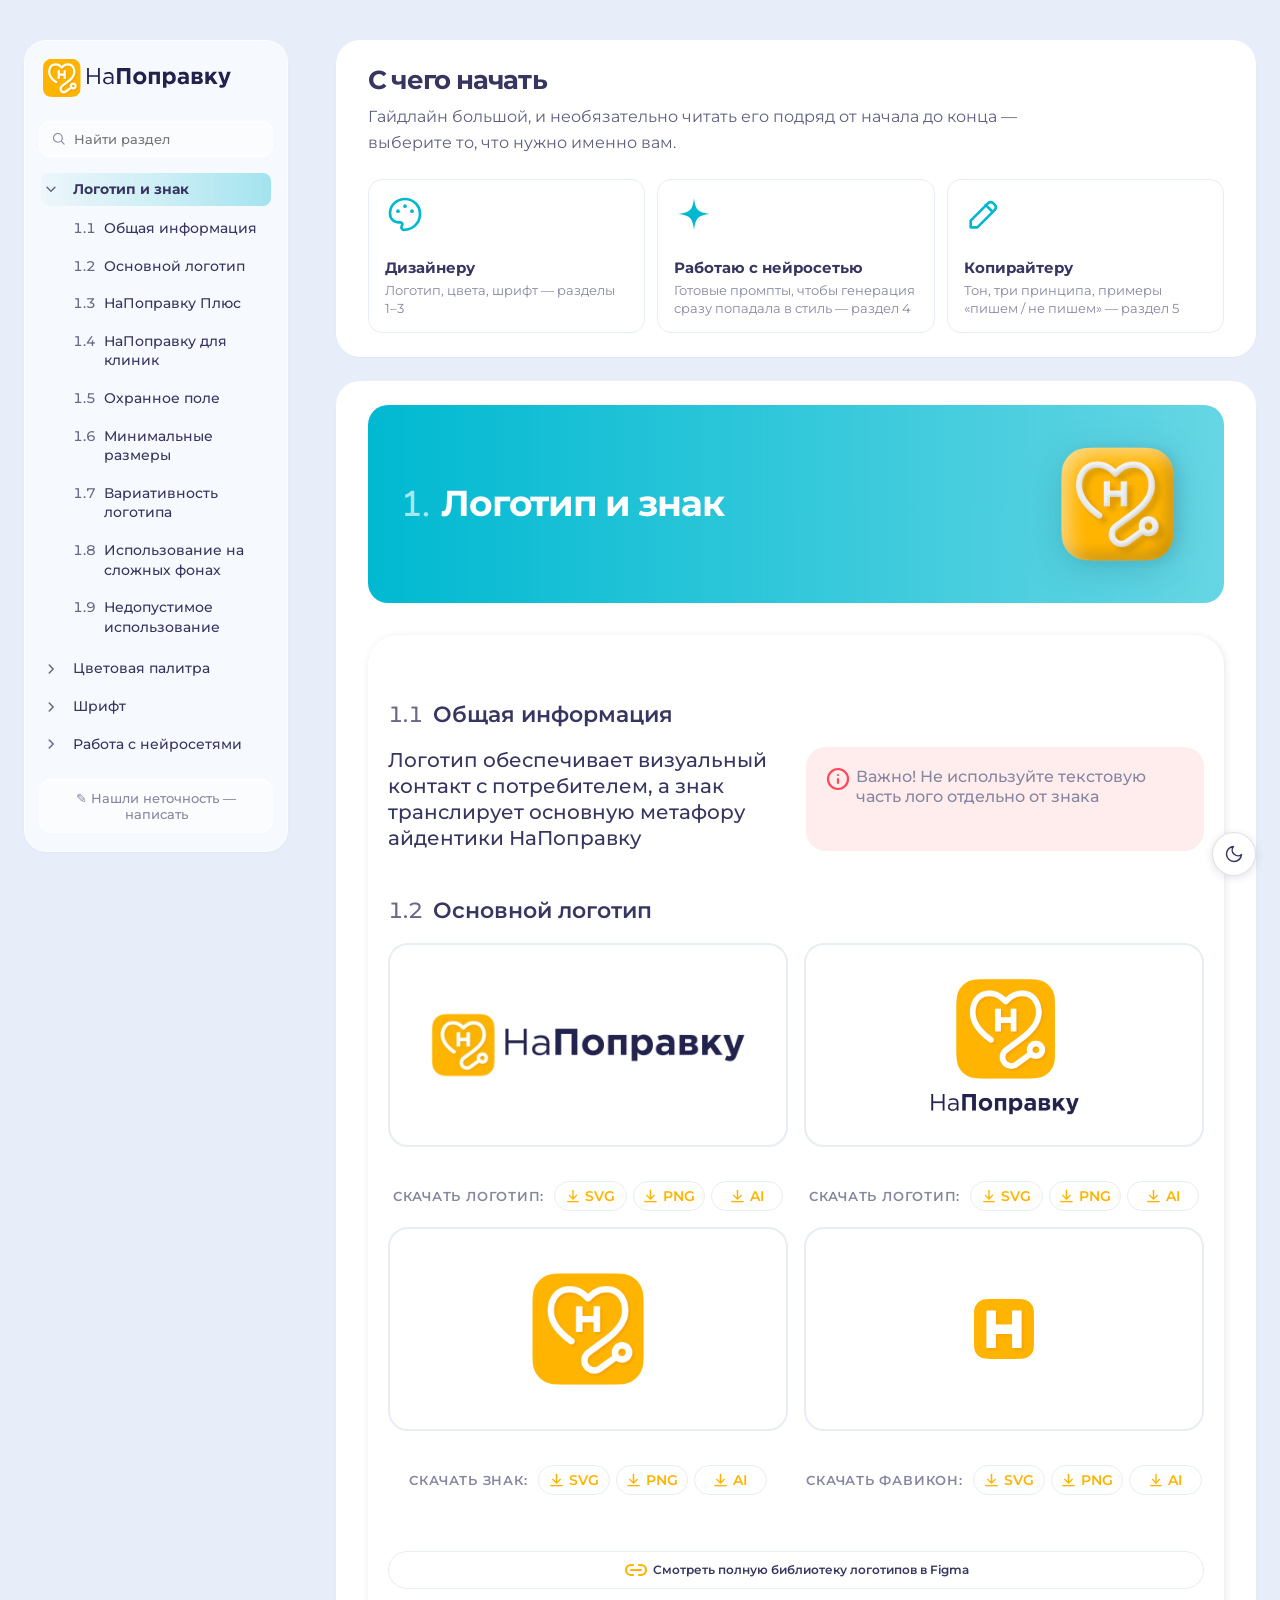
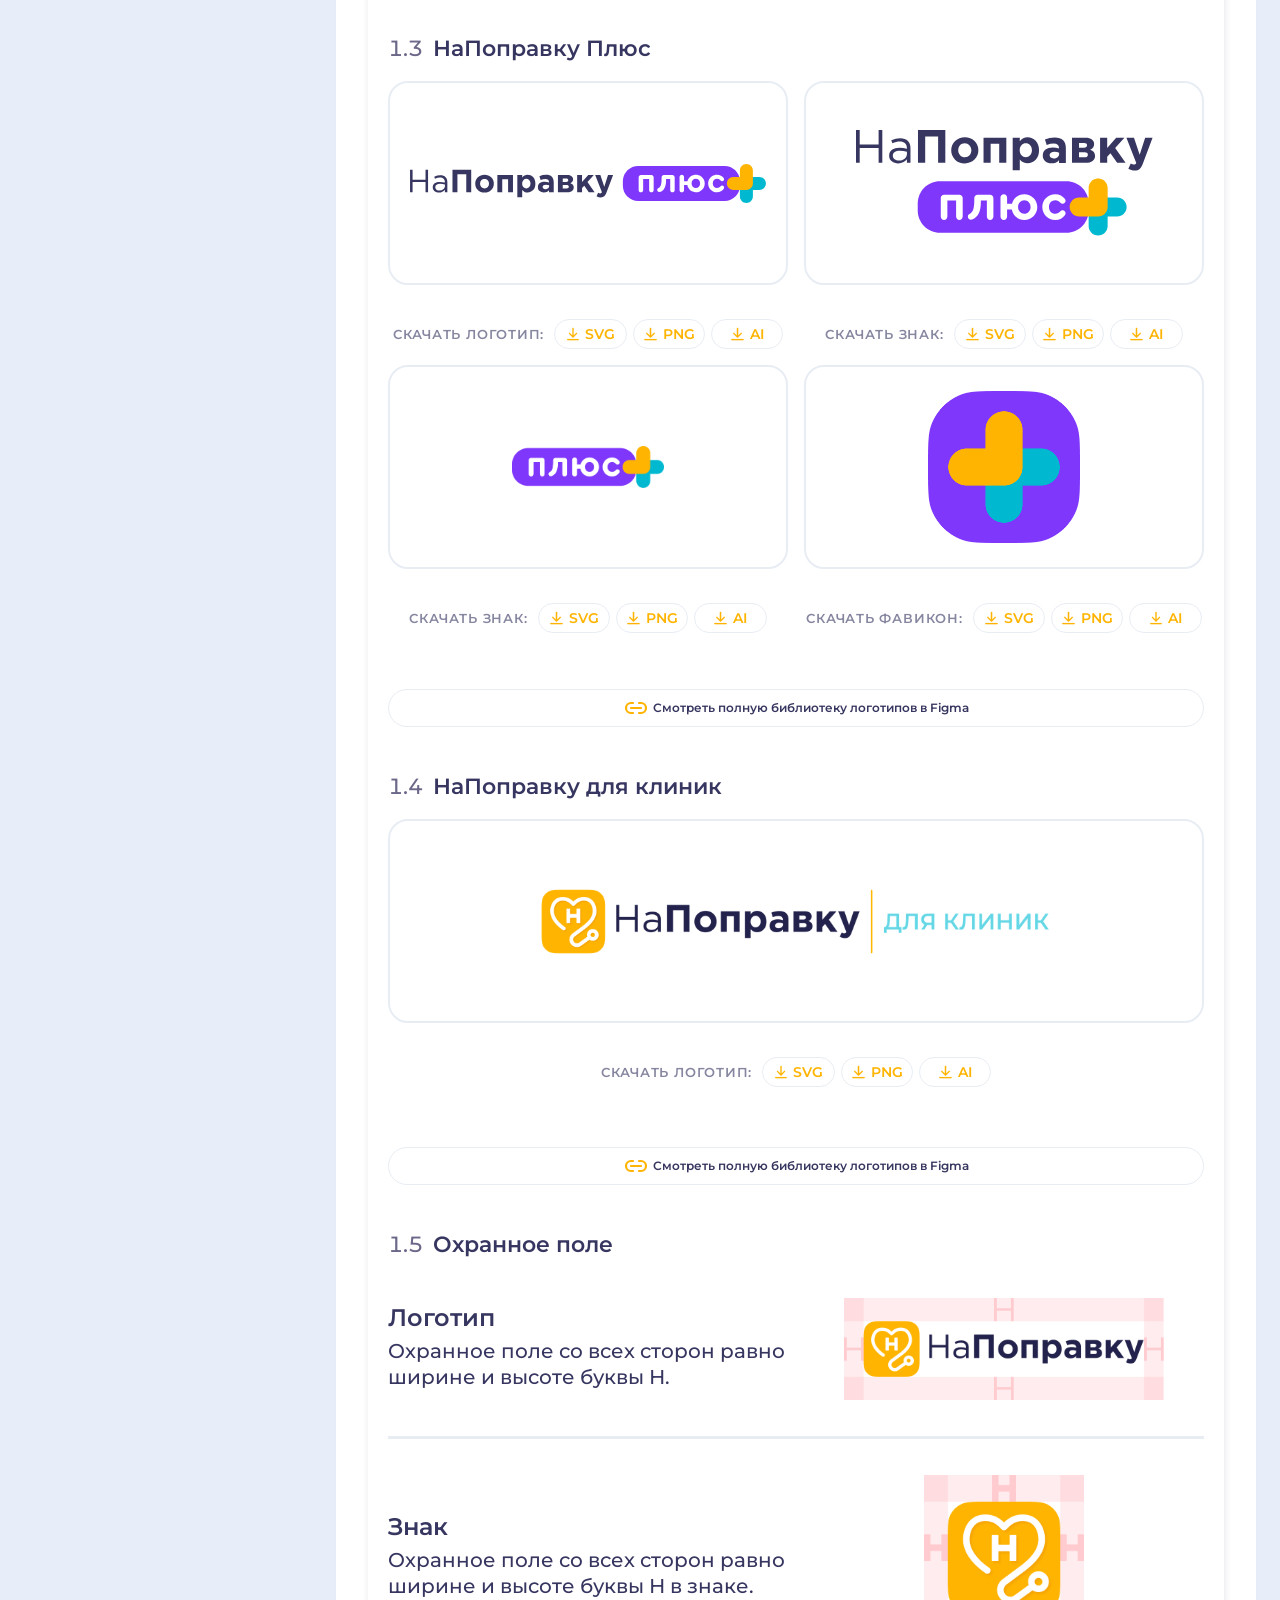
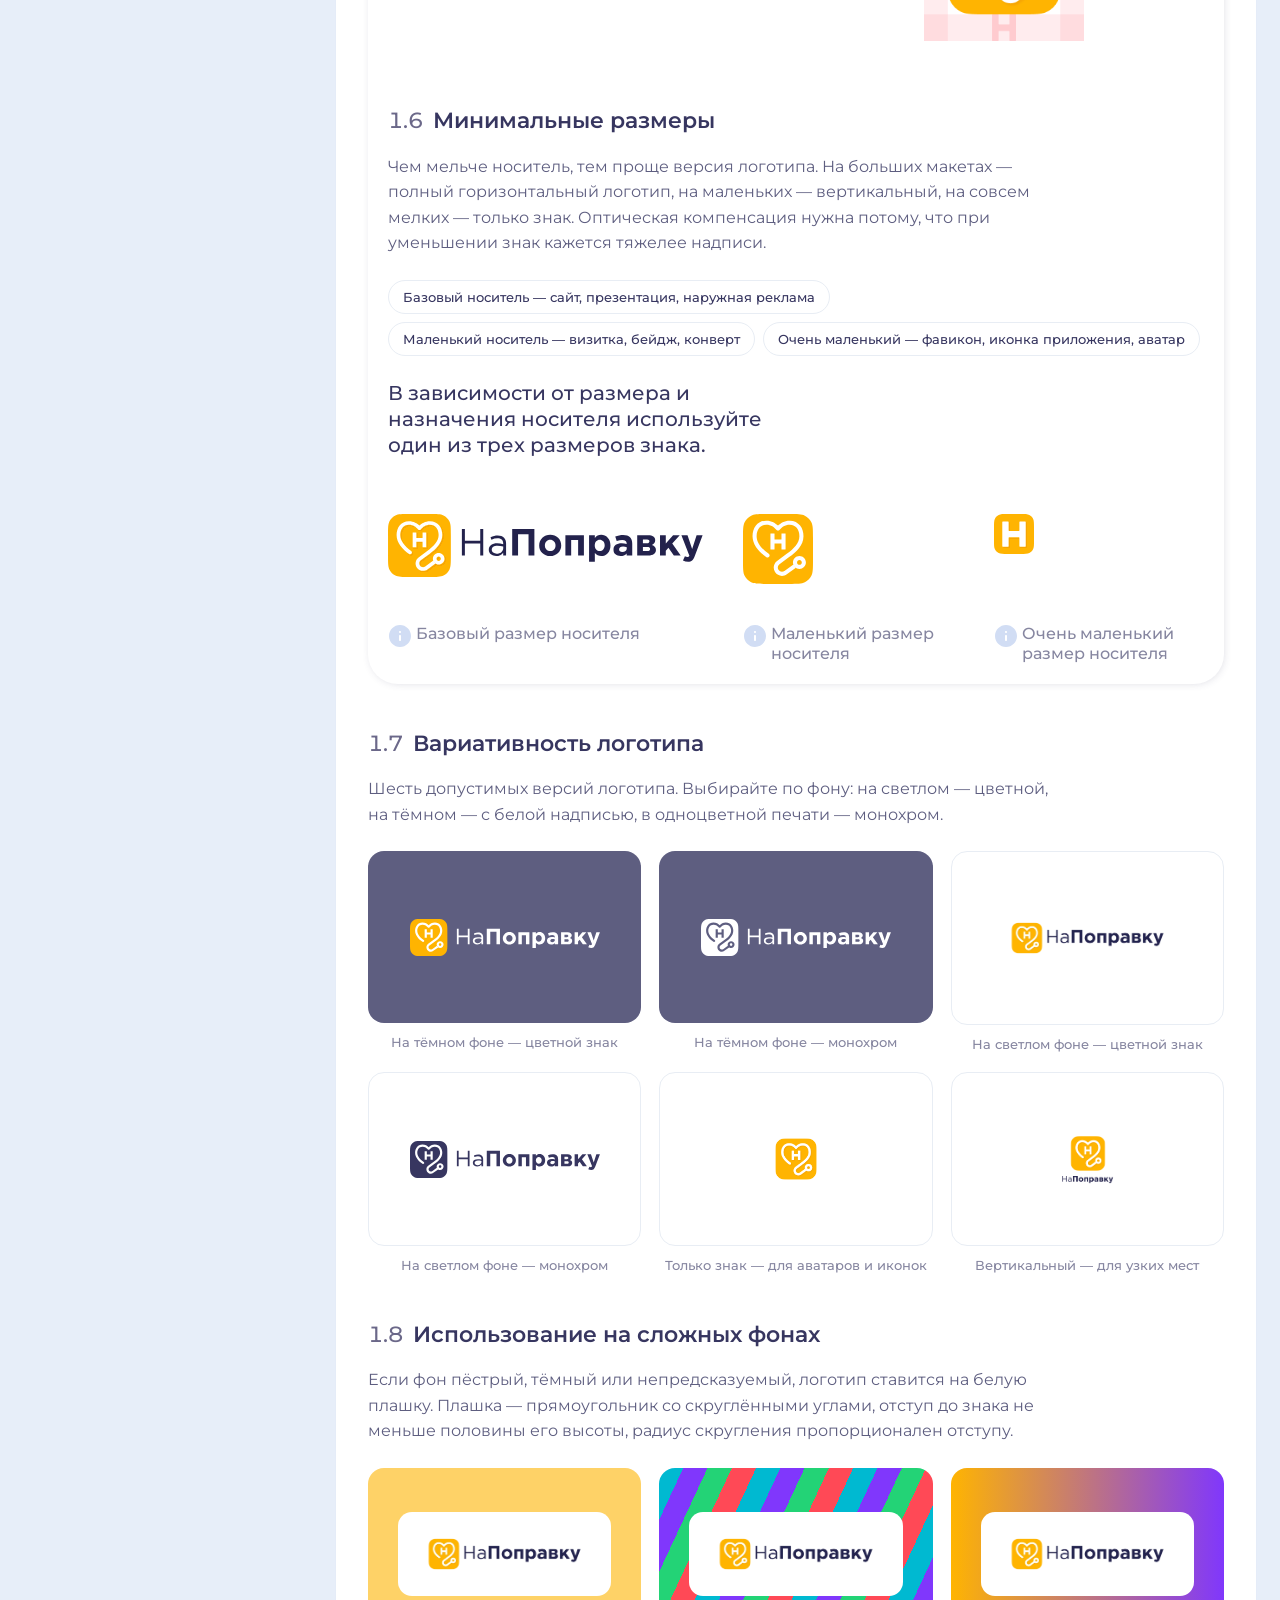
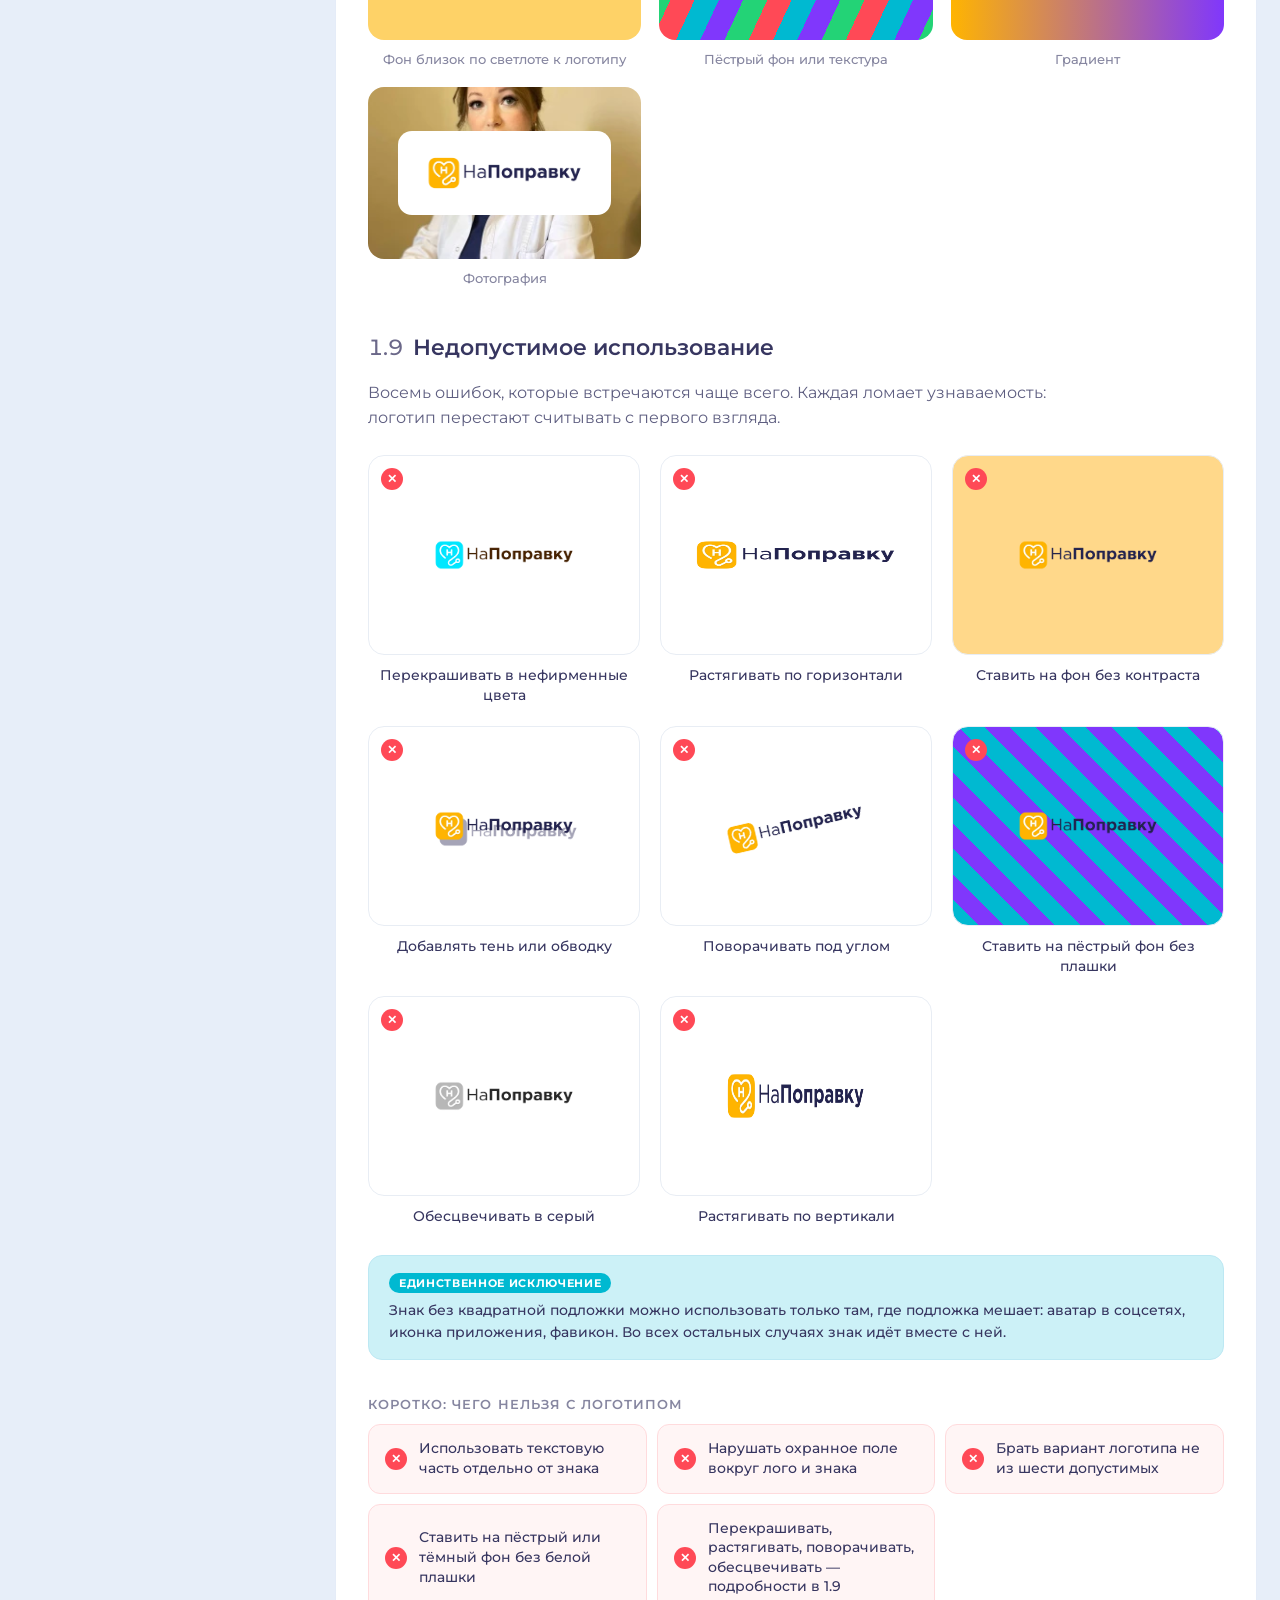
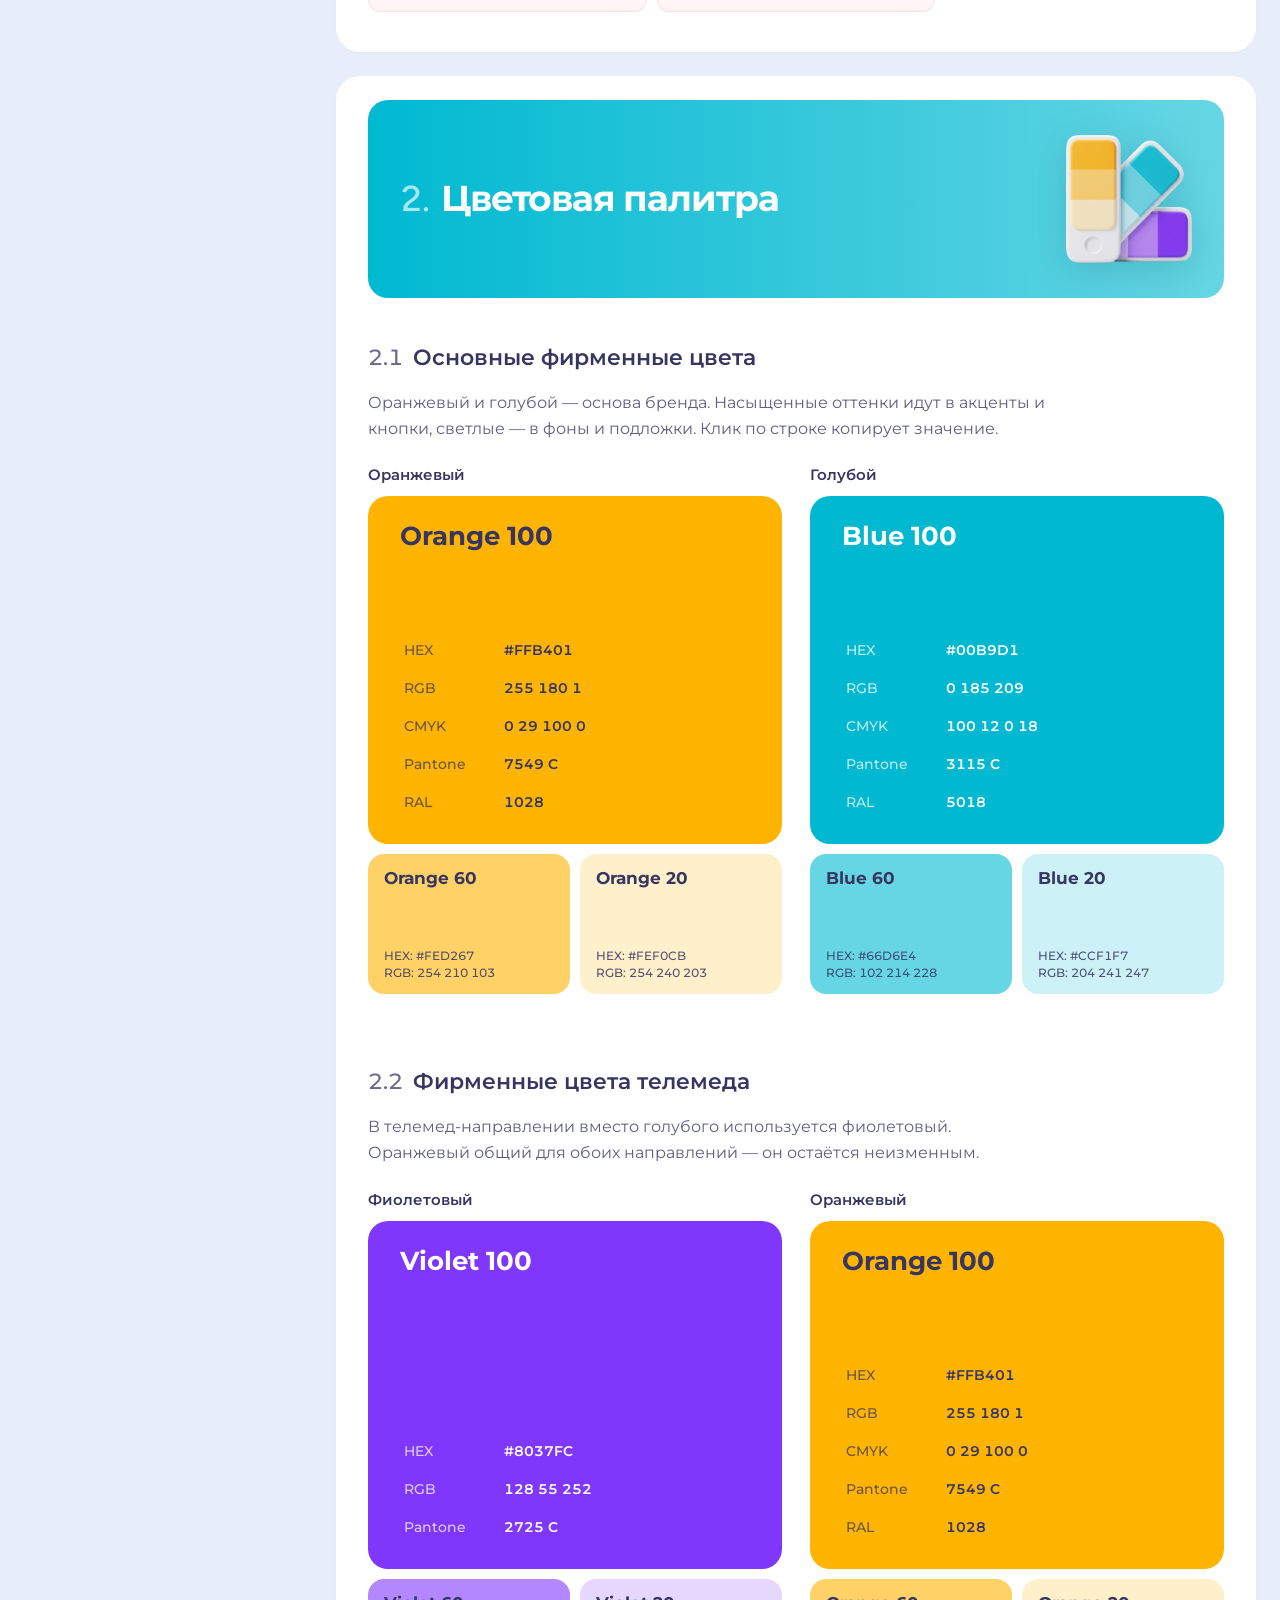
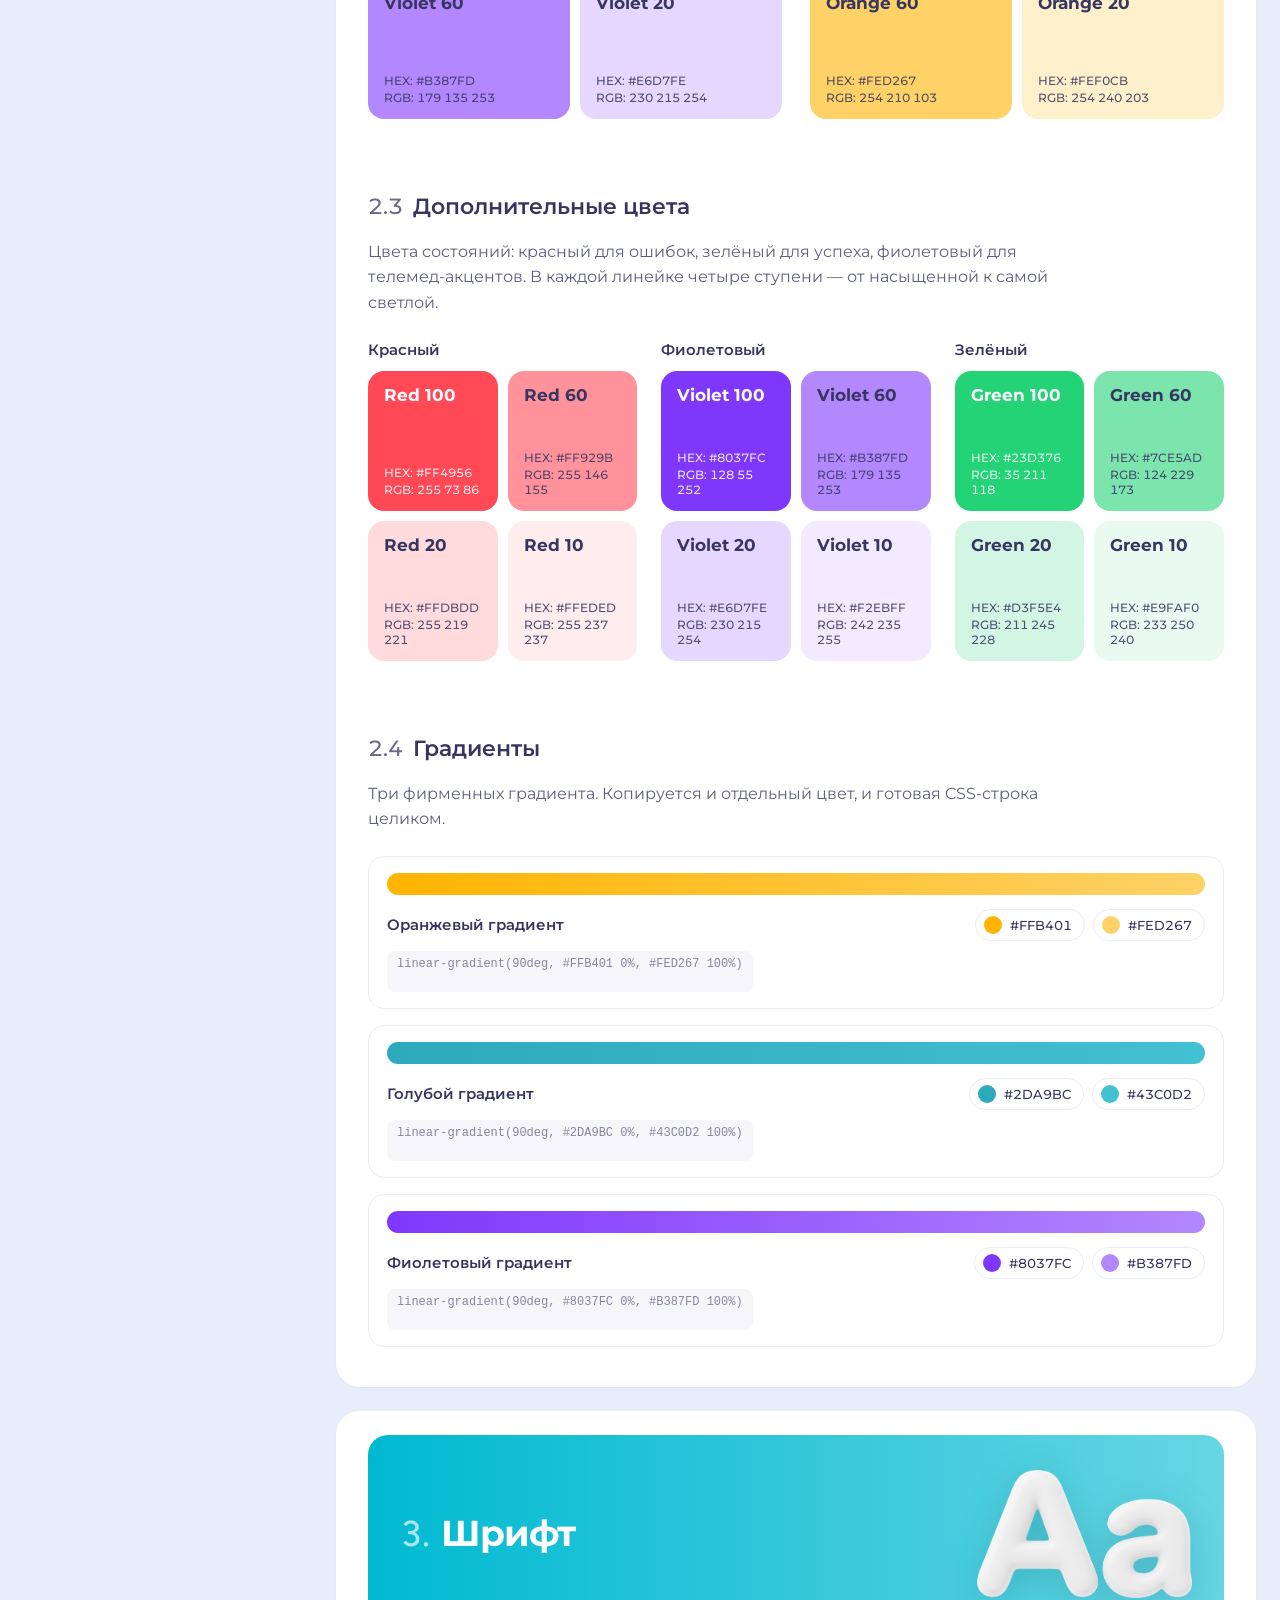
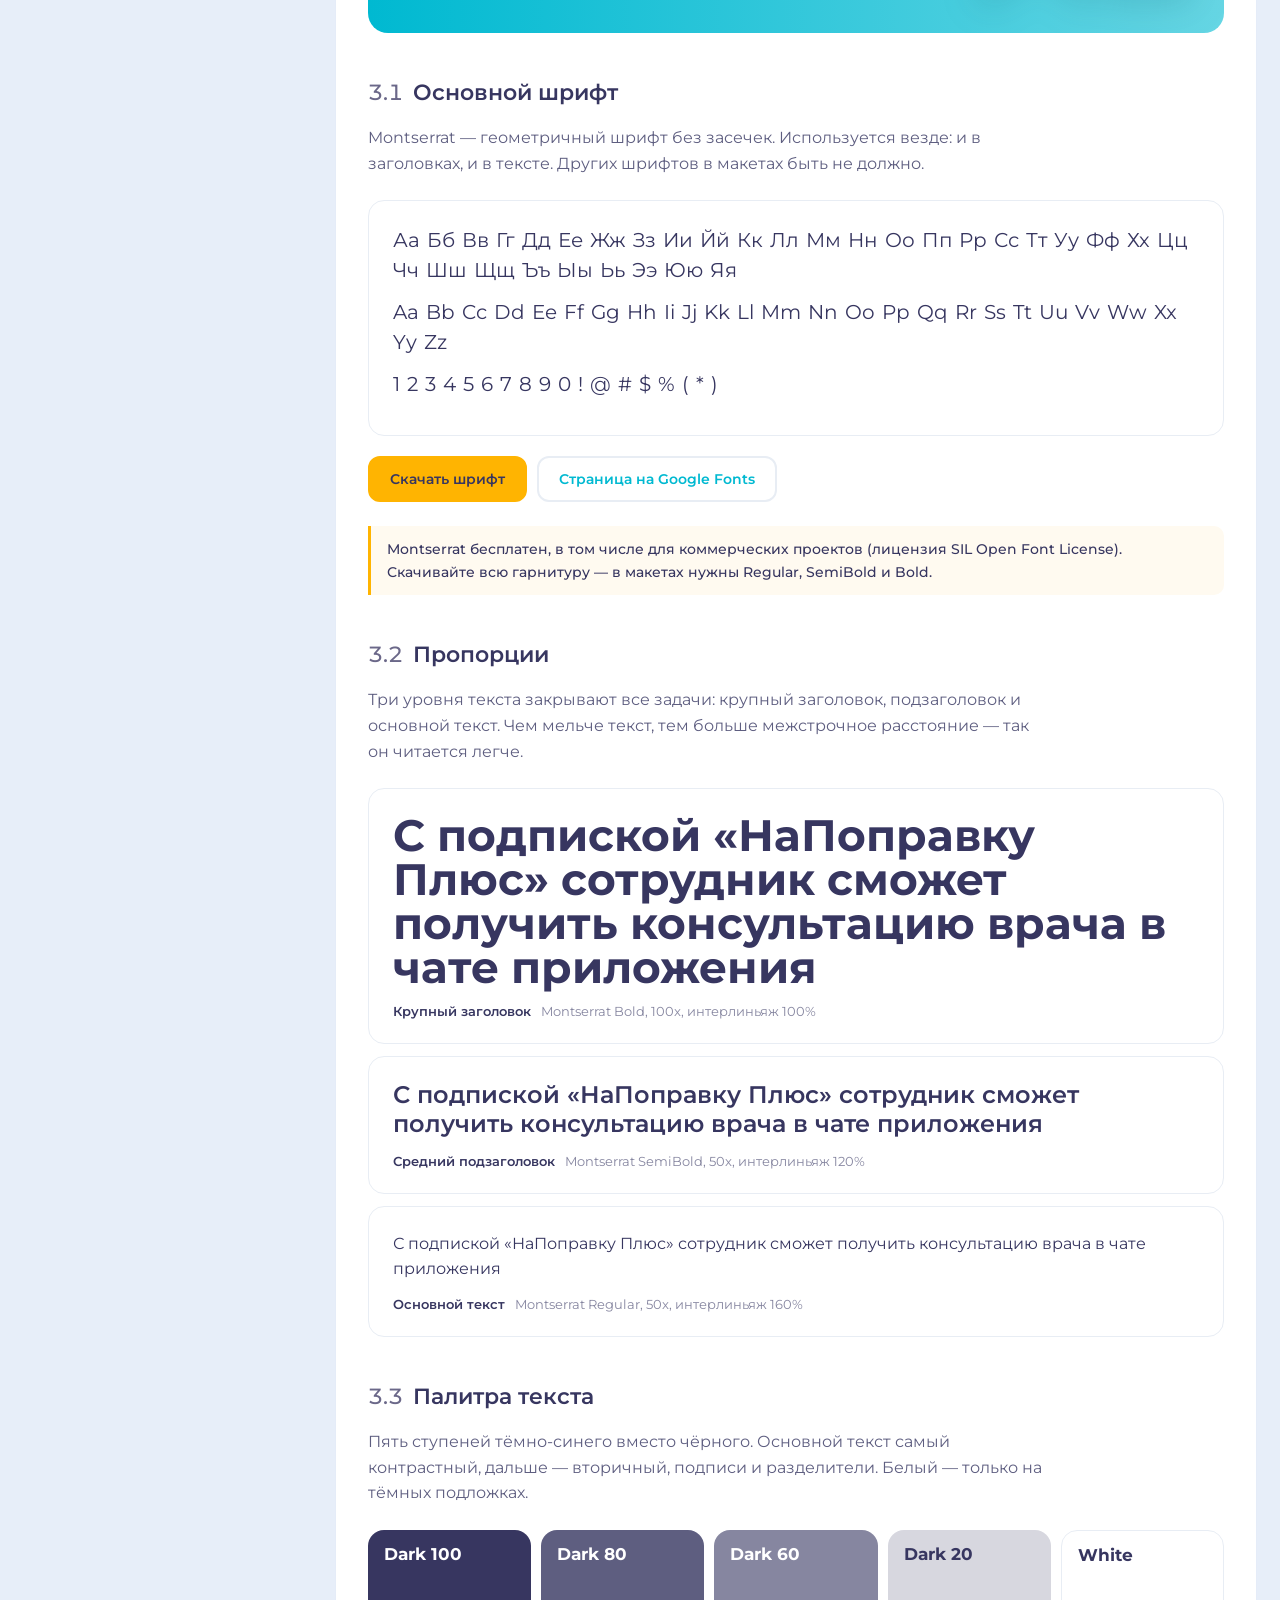
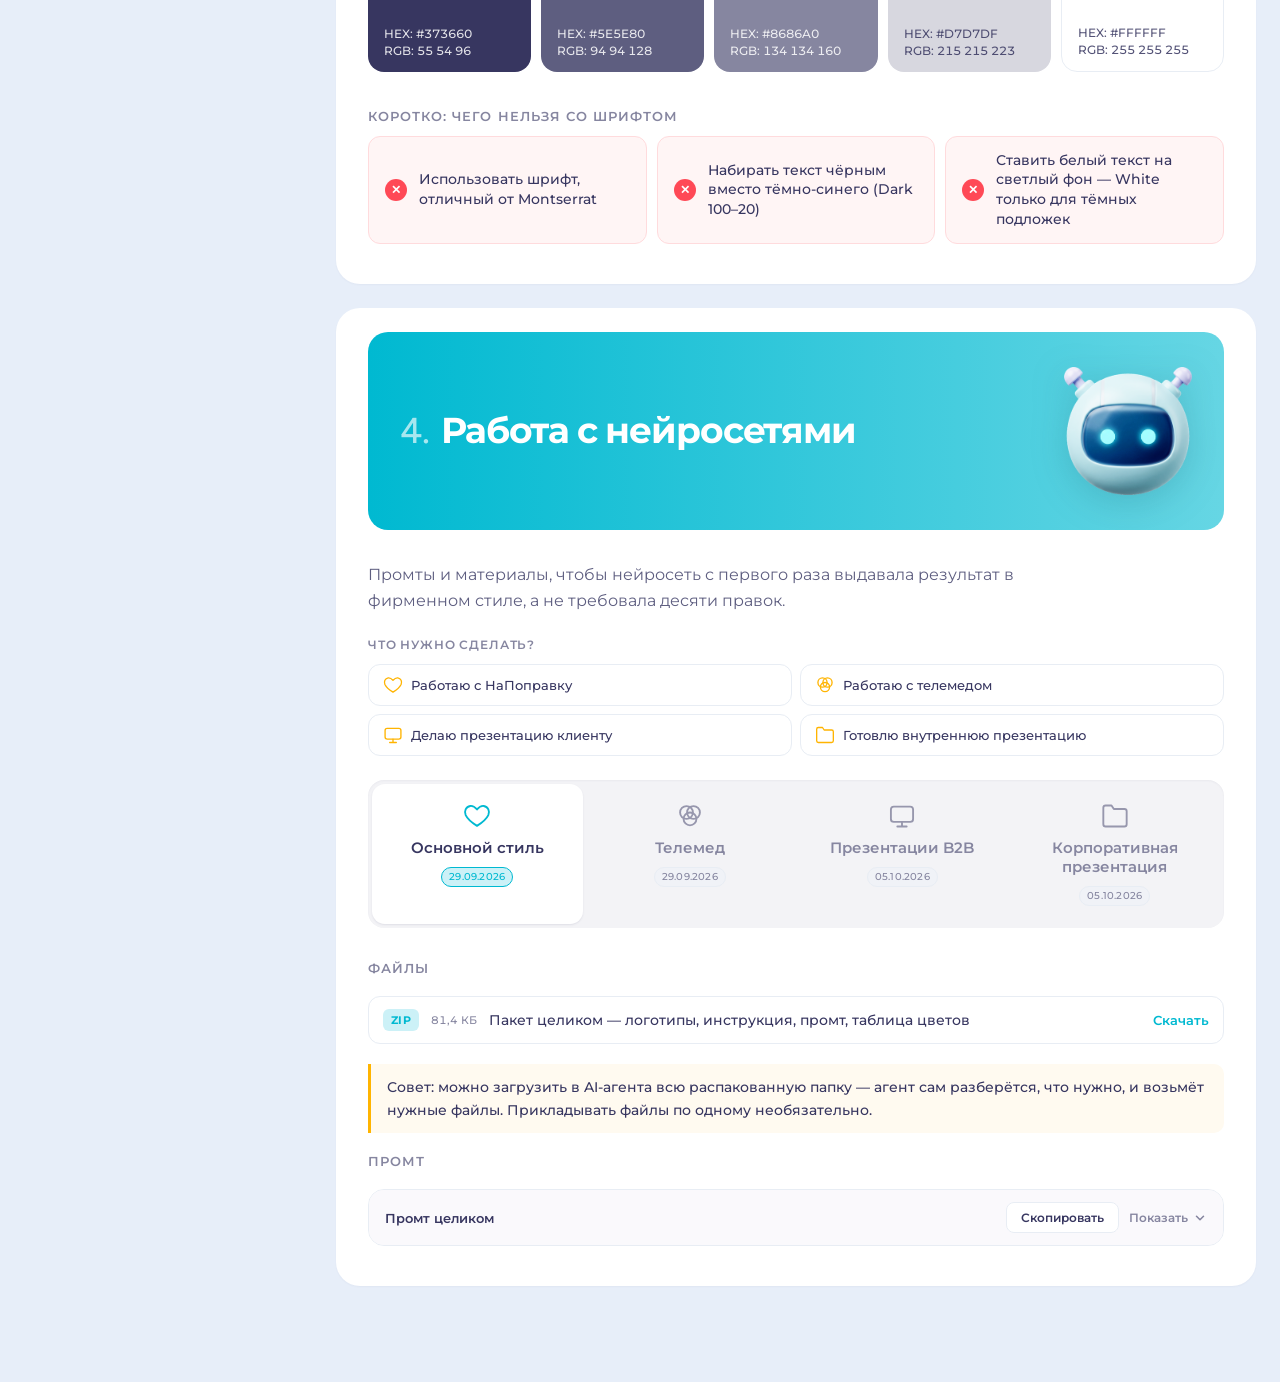
==== index.html @ 9297299d "AI tabs: move Как пользоваться to top, GS callout to bottom; remove Короткая версия para; update dat" ====
<!DOCTYPE html>

<html lang="ru">
<head>
<meta charset="utf-8"/>
<meta content="width=device-width, initial-scale=1" name="viewport"/>
<meta content="noindex, nofollow" name="robots"/>
<title>Гайдлайн НаПоправку</title>
<link href="images/favicon.svg" rel="icon"/>
<style>body{margin:0;background:#e7eef9}
/* ── Date in tab buttons ─────────────────────────────────────────────────── */
.all-2 .sg-tabs--lg button .sg-tab__date {
  display: inline-block;
  padding: 2px 7px;
  border-radius: 20px;
  background: var(--sg-canvas, #f0f2f7);
  border: 1px solid var(--sg-line, rgba(55,54,96,.12));
  font: 500 10px/1.4 Montserrat, sans-serif;
  color: var(--sg-muted);
  letter-spacing: .02em;
  margin-top: 2px;
}
.all-2 .sg-tabs--lg button.is-active .sg-tab__date {
  background: var(--sg-accent-bg, #ccf1f7);
  border-color: var(--sg-accent, #00b9d1);
  color: var(--sg-accent, #00b9d1);
}
</style>
<!-- ===== НаПоправку Плюс / style : код для HEAD ===== -->
<!-- Вставить: Настройки страницы -> Вставка кода -> HTML-код внутрь HEAD -->

<link href="css/style.css" rel="stylesheet" type="text/css"/>
<link href="https://fonts.googleapis.com" rel="preconnect"/>
<link crossorigin="anonymous" href="https://fonts.gstatic.com" rel="preconnect"/>


<script type="text/javascript">!function(o,c){var n=c.documentElement,t=" w-mod-";n.className+=t+"js",("ontouchstart"in o||o.DocumentTouch&&c instanceof DocumentTouch)&&(n.className+=t+"touch")}(window,document);</script>
<style>
a  {
-webkit-tap-highlight-color: rgba(0, 0, 0, 0);
}

/* редполитика: примеры «пишем / не пишем / почему» */
.all-2 .rp-block{display:grid;grid-template-columns:repeat(auto-fit,minmax(260px,1fr));
  align-items:start;gap:10px;margin-bottom:24px}
.all-2 .rp-card{padding:16px 18px;border-radius:14px}
.all-2 .rp-card__head{display:flex;align-items:center;gap:10px;margin-bottom:8px}
.all-2 .rp-card__mark{flex:none;width:22px;height:22px;border-radius:50%;color:#fff;
  font:700 12px/22px Montserrat,sans-serif;text-align:center}
.all-2 .rp-card__label{font:700 14px Montserrat,sans-serif;color:var(--sg-ink)}
.all-2 .rp-card__line{margin:0 0 6px;font:500 15px/1.6 Montserrat,sans-serif;color:var(--sg-ink)}
.all-2 .rp-card__line:last-child{margin-bottom:0}
.all-2 .rp-card__note{margin:8px 0 0;font:600 14px/1.5 Montserrat,sans-serif;color:var(--sg-ink)}
.all-2 .rp-card--do{background:#e9faf0}
.all-2 .rp-card--do .rp-card__mark{background:#23d376}
.all-2 .rp-card--dont{background:#ffeded}
.all-2 .rp-card--dont .rp-card__mark{background:#ff4956}
.all-2 .rp-card--why{background:#eaf3ff}
.all-2 .rp-card--why .rp-card__mark{background:#3d8bfd;font-style:italic}
.all-2 .rp-card--why .rp-card__line{color:var(--sg-ink);font-weight:400}
.all-2 .rp-card--ctx{background:#f6efff}
.all-2 .rp-card--ctx .rp-card__mark{background:#8037fc}

/* допустимый и идеальный промо-пуш */
.all-2 .rp-compare{display:flex;flex-direction:column;gap:8px}
.all-2 .rp-compare__row{display:grid;gap:6px 20px;padding:16px 18px;border-radius:14px;
  grid-template-columns:150px 190px minmax(0,1fr);align-items:start}
.all-2 .rp-compare__row--ok{background:#fef7e0}
.all-2 .rp-compare__row--best{background:#e9faf0}
.all-2 .rp-compare__name{font:700 14px Montserrat,sans-serif;color:var(--sg-ink)}
.all-2 .rp-compare__title{font:600 14px Montserrat,sans-serif;color:var(--sg-muted)}
.all-2 .rp-compare__text{font:500 15px/1.55 Montserrat,sans-serif;color:var(--sg-ink)}
@media (max-width:700px){.all-2 .rp-compare__row{grid-template-columns:1fr}}
</style>
<!-- стили гайдлайна: вынесены из блока, потому что блок T123 ограничен 100 000 байт -->
<style>
.all-2{background:#e7eef9}
.all-2 .sg-layout{--sg-copy-mask:url("data:image/svg+xml,%3Csvg%20width%3D%2226%22%20height%3D%2226%22%20viewBox%3D%220%200%2024%2024%22%20fill%3D%22none%22%20xmlns%3D%22http%3A//www.w3.org/2000/svg%22%3E%3Cpath%20fill-rule%3D%22evenodd%22%20clip-rule%3D%22evenodd%22%20d%3D%22M5.16146%207H12.8385C13.3657%206.99998%2013.8205%206.99997%2014.195%207.03057C14.5904%207.06287%2014.9836%207.13419%2015.362%207.32698C15.9265%207.6146%2016.3854%208.07354%2016.673%208.63803C16.8658%209.01641%2016.9371%209.40963%2016.9694%209.80497C17%2010.1795%2017%2010.6343%2017%2011.1614V18.8385C17%2019.3657%2017%2019.8205%2016.9694%2020.195C16.9371%2020.5904%2016.8658%2020.9836%2016.673%2021.362C16.3854%2021.9265%2015.9265%2022.3854%2015.362%2022.673C14.9836%2022.8658%2014.5904%2022.9371%2014.195%2022.9694C13.8205%2023%2013.3658%2023%2012.8386%2023H5.16148C4.63437%2023%204.17952%2023%203.80497%2022.9694C3.40963%2022.9371%203.01641%2022.8658%202.63803%2022.673C2.07354%2022.3854%201.6146%2021.9265%201.32698%2021.362C1.13419%2020.9836%201.06287%2020.5904%201.03057%2020.195C0.999965%2019.8205%200.999982%2019.3657%201%2018.8385V11.1615C0.999982%2010.6343%200.999965%2010.1796%201.03057%209.80497C1.06287%209.40963%201.13419%209.01641%201.32698%208.63803C1.6146%208.07354%202.07354%207.6146%202.63803%207.32698C3.01641%207.13419%203.40963%207.06287%203.80497%207.03057C4.17953%206.99997%204.63432%206.99998%205.16146%207Z%22%20fill%3D%22%23000%22/%3E%3Cpath%20fill-rule%3D%22evenodd%22%20clip-rule%3D%22evenodd%22%20d%3D%22M13.0001%202C13.0001%201.44772%2013.4478%201%2014.0001%201H16C16.5522%201%2017%201.44772%2017%202C17%202.55228%2016.5522%203%2016%203H14.0001C13.4478%203%2013.0001%202.55228%2013.0001%202ZM11.4999%201.98925C11.5074%202.54148%2011.0658%202.99522%2010.5136%203.0027C9.81969%203.01211%209.63945%203.06138%209.54601%203.10899C9.35785%203.20487%209.20487%203.35785%209.109%203.54601C9.06139%203.63945%209.01211%203.81968%209.00271%204.51355C8.99523%205.06578%208.54148%205.50739%207.98925%205.49991C7.43702%205.49242%206.99541%205.03868%207.00289%204.48645C7.01179%203.83022%207.04067%203.19995%207.32699%202.63803C7.61461%202.07354%208.07355%201.6146%208.63803%201.32698C9.19996%201.04067%209.83022%201.01178%2010.4865%201.00289C11.0387%200.995404%2011.4924%201.43701%2011.4999%201.98925ZM18.5001%201.98925C18.5076%201.43701%2018.9613%200.995404%2019.5136%201.00289C20.1698%201.01178%2020.8001%201.04067%2021.362%201.32698C21.9265%201.6146%2022.3854%202.07354%2022.673%202.63803C22.9593%203.19995%2022.9882%203.83021%2022.9971%204.48644C23.0046%205.03867%2022.563%205.49241%2022.0108%205.4999C21.4585%205.50738%2021.0048%205.06577%2020.9973%204.51354C20.9879%203.81968%2020.9386%203.63945%2020.891%203.54601C20.7951%203.35785%2020.6422%203.20487%2020.454%203.10899C20.3606%203.06139%2020.1803%203.01211%2019.4865%203.0027C18.9342%202.99522%2018.4926%202.54148%2018.5001%201.98925ZM22%206.99999C22.5523%206.99999%2023%207.44771%2023%207.99999V9.99999C23%2010.5523%2022.5523%2011%2022%2011C21.4477%2011%2021%2010.5523%2021%209.99999V7.99999C21%207.44771%2021.4477%206.99999%2022%206.99999ZM22.0108%2012.5001C22.563%2012.5076%2023.0046%2012.9613%2022.9971%2013.5135C22.9882%2014.1698%2022.9593%2014.8%2022.673%2015.362C22.3854%2015.9265%2021.9265%2016.3854%2021.362%2016.673C20.8001%2016.9593%2020.1698%2016.9882%2019.5136%2016.9971C18.9613%2017.0046%2018.5076%2016.563%2018.5001%2016.0108C18.4926%2015.4585%2018.9342%2015.0048%2019.4865%2014.9973C20.1803%2014.9879%2020.3606%2014.9386%2020.454%2014.891C20.6422%2014.7951%2020.7951%2014.6422%2020.891%2014.454C20.9386%2014.3606%2020.9879%2014.1803%2020.9973%2013.4864C21.0048%2012.9342%2021.4585%2012.4926%2022.0108%2012.5001Z%22%20fill%3D%22%23000%22/%3E%3C/svg%3E");--sg-ink:#373660;--sg-muted:#8686a0;--sg-lead:#5e5e80;--sg-accent:#00b9d1;--sg-accent-bg:#ccf1f7;--sg-active:#66d6e4;--sg-page:#e7eef9;
  --sg-orange:#ffb401;--sg-line:#e8edf4;--sg-hover:rgba(255,255,255,.5);--sg-num:#6b6889;
  display:grid;grid-template-columns:264px minmax(0,1fr);gap:48px;
  max-width:1280px;margin:0 auto;padding:40px 24px 96px;
  font-family:Montserrat,-apple-system,sans-serif;color:var(--sg-ink);align-items:start}
.all-2 .sg-nav{position:sticky;top:24px;max-height:calc(100vh - 48px);overflow-y:auto;
  padding:18px 14px;background:rgba(255,255,255,.62);border:1px solid rgba(255,255,255,.6);
  border-radius:22px;box-shadow:0 1px 2px rgba(55,54,96,.04);
  backdrop-filter:blur(14px);-webkit-backdrop-filter:blur(14px);scrollbar-width:thin}
.all-2 .sg-nav__logo{display:block;margin:0 4px 24px}
.all-2 .sg-nav__filter{width:100%;box-sizing:border-box;margin-bottom:14px;padding:9px 12px 9px 34px;
  font:500 13px Montserrat,sans-serif;color:var(--sg-ink);
  border:1px solid rgba(255,255,255,.7);border-radius:11px;background-color:rgba(255,255,255,.5);outline:none;
  background-image:url("data:image/svg+xml,%3Csvg xmlns='http://www.w3.org/2000/svg' viewBox='0 0 24 24' fill='none' stroke='%238686a0' stroke-width='1.8' stroke-linecap='round' stroke-linejoin='round'%3E%3Ccircle cx='11' cy='11' r='7'/%3E%3Cpath d='m21 21-4.3-4.3'/%3E%3C/svg%3E");
  background-repeat:no-repeat;background-position:11px center;background-size:15px}
.all-2 .sg-nav__filter:focus{border-color:var(--sg-accent);background:#fff;box-shadow:0 0 0 3px var(--sg-accent-bg)}

.all-2 .sg-nav__list{list-style:none;margin:0;padding:0}
/* подпункты без отступа: иерархию держат номера и цвет */
.all-2 .sg-nav__list--2,.all-2 .sg-nav__list--3{margin:2px 0 4px;padding-left:0}
.all-2 .sg-nav__list[hidden]{display:none}

.all-2 .sg-nav__row{position:relative;display:flex;align-items:center;gap:2px;overflow:hidden;
  border:2px solid transparent;border-radius:10px;transition:background-color .15s}
.all-2 .sg-nav__row::before{content:"";position:absolute;inset:-1px;z-index:-1}
.all-2 .sg-nav__row:hover::before{background:rgba(0,185,209,.1)}
.all-2 .sg-nav__row.is-active::before{background:linear-gradient(90deg,rgba(0,185,209,.04) 0%,rgba(0,185,209,.16) 50%,rgba(0,185,209,.34) 100%)}
.all-2 .sg-nav__row.is-active .sg-nav__link{color:var(--sg-ink);font-weight:700}
.all-2 .sg-nav__row.is-active .sg-nav__num{color:var(--sg-accent)}
.all-2 .sg-nav__toggle{flex:none;width:20px;height:20px;padding:0;border:0;border-radius:6px;
  background:none;color:var(--sg-num);cursor:pointer;display:grid;place-items:center}
.all-2 .sg-nav__toggle svg{transition:transform .18s ease}
.all-2 .sg-nav__toggle[aria-expanded="true"] svg{transform:rotate(90deg)}
.all-2 .sg-nav__toggle:hover{color:var(--sg-ink)}
.all-2 .sg-nav__toggle--empty{cursor:default;background:none}
.all-2 .sg-nav__toggle:focus-visible{outline:2px solid var(--sg-accent);outline-offset:1px}

.all-2 a.sg-nav__link,
.all-2 a.sg-nav__link:link,
.all-2 a.sg-nav__link:visited,
.all-2 a.sg-nav__link:hover,
.all-2 a.sg-nav__link:active{flex:1 1 auto;display:flex;gap:8px;align-items:baseline;min-width:0;
  padding:7px 10px;border:0;border-radius:10px;background:transparent;
  text-decoration:none;color:var(--sg-ink)}
.all-2 a.sg-nav__link--1,
.all-2 a.sg-nav__link--1:link,
.all-2 a.sg-nav__link--1:visited,
.all-2 a.sg-nav__link--1:hover,
.all-2 a.sg-nav__link--1:active{color:var(--sg-ink)}
/* одно начертание на всех уровнях: иерархию держат отступы, линии и цвет */
.all-2 .sg-nav__link--1,
.all-2 .sg-nav__link--2,
.all-2 .sg-nav__link--3{font:500 14px/1.4 Montserrat,sans-serif}


.all-2 .sg-nav__link:focus-visible{outline:2px solid var(--sg-accent);outline-offset:2px}

.all-2 .sg-nav__link--1{align-items:center}
.all-2 .sg-nav__num{flex:none;font-variant-numeric:tabular-nums;color:var(--sg-num);font-weight:500}
.all-2 .sg-nav__link--1 .sg-nav__num{color:var(--sg-orange)}

.all-2 .sg-nav__text{min-width:0}
.all-2 .sg-nav__item[hidden]{display:none}
.all-2 .sg-nav__empty{padding:8px 10px;font:400 13px Montserrat,sans-serif;color:var(--sg-muted)}
/* постоянная ссылка обратной связи под меню — на текущий момент указывает на общий адрес,
   при необходимости заменить на реальный чат/почту команды бренда */
.all-2 a.sg-nav__feedback,.all-2 a.sg-nav__feedback:link,.all-2 a.sg-nav__feedback:visited,
.all-2 a.sg-nav__feedback:hover,.all-2 a.sg-nav__feedback:active{display:block;margin-top:16px;
  padding:10px 12px;border:1px solid rgba(255,255,255,.7);border-radius:12px;background:rgba(255,255,255,.5);
  font:500 13px Montserrat,sans-serif;color:var(--sg-muted);text-decoration:none;text-align:center}
.all-2 a.sg-nav__feedback:hover{border-color:var(--sg-accent);background:#fff;color:var(--sg-accent)}
@media (max-width:991px){.all-2 a.sg-nav__feedback{margin-top:12px}}
/* цитата под пунктом меню — когда поиск нашёл слово в тексте раздела, а не в заголовке */
.all-2 .sg-nav__snippet{margin:-2px 0 4px 30px;padding:0 10px;font:400 11px/1.4 Montserrat,sans-serif;
  color:var(--sg-muted);overflow:hidden;text-overflow:ellipsis;white-space:nowrap}

.all-2 .sg-content{display:flex;flex-direction:column;gap:24px}
/* «с чего начать» — ролевые точки входа перед разделом 1 */
.all-2 .sg-intro{background:#fff;border-radius:24px;padding:24px 32px;box-shadow:0 1px 2px rgba(55,54,96,.04)}
.all-2 .sg-intro__title{margin:0 0 8px;font:700 26px Montserrat,sans-serif;color:var(--sg-ink)}
.all-2 .sg-intro__grid{display:grid;gap:12px;grid-template-columns:repeat(auto-fit,minmax(220px,1fr));margin-top:4px}
.all-2 a.sg-intro__card,.all-2 a.sg-intro__card:link,.all-2 a.sg-intro__card:visited,
.all-2 a.sg-intro__card:hover,.all-2 a.sg-intro__card:active{display:flex;flex-direction:column;gap:24px;
  padding:14px 16px;border:1px solid var(--sg-line);border-radius:14px;text-decoration:none;
  background:#fff;transition:border-color .15s,background-color .15s}
.all-2 a.sg-intro__card:hover{border-color:var(--sg-accent);background:var(--sg-accent-bg)}
.all-2 a.sg-intro__card svg{flex:none;color:var(--sg-accent)}
.all-2 .sg-intro__text{display:flex;flex-direction:column;gap:4px}
.all-2 a.sg-intro__card b{font:700 15px Montserrat,sans-serif;color:var(--sg-ink)}
.all-2 a.sg-intro__card span{font:400 13px/1.4 Montserrat,sans-serif;color:var(--sg-muted)}
@media (max-width:640px){.all-2 .sg-intro{padding:16px 18px}}
.all-2 .sg-sec.sg-l1{background:#fff;border-radius:24px;padding:24px 32px 40px;
  box-shadow:0 1px 2px rgba(55,54,96,.04)}

/* плашка «Бета» в шапке раздела и в меню */
.all-2 .sg-badge{display:inline-block;vertical-align:middle;margin-left:12px;padding:5px 12px;
  border-radius:999px;background:rgba(255,255,255,.25);border:1px solid rgba(255,255,255,.55);
  color:#fff;font:600 13px/1 Montserrat,sans-serif;letter-spacing:.04em;text-transform:uppercase}
.all-2 .sg-nav__badge{margin-left:auto;padding:3px 9px;border-radius:999px;
  background:var(--sg-accent-bg);color:var(--sg-accent);
  font:600 11px/1.4 Montserrat,sans-serif;letter-spacing:.04em;text-transform:uppercase}
.all-2 .sg-cover{display:flex;align-items:center;justify-content:space-between;gap:24px;
  margin:0 0 32px;padding:24px 32px;border-radius:20px;color:#fff;min-height:150px;overflow:hidden;
  background:linear-gradient(90deg,#00b9d1 0%,#66d6e4 100%)}
.all-2 .sg-cover .sg-sec__title{margin:0;color:#fff;font-size:36px}
.all-2 .sg-cover .sg-sec__num{color:rgba(255,255,255,.65)}
.all-2 .sg-cover__art{flex:none;line-height:0;align-self:stretch;display:flex;align-items:center}
.all-2 .sg-cover__img{height:128px;width:auto;object-fit:contain;
  filter:drop-shadow(0 8px 18px rgba(21,90,105,.22))}
@media (max-width:640px){
  .all-2 .sg-sec.sg-l1{padding:16px 18px 28px}
  .all-2 .sg-cover{padding:20px;min-height:0}
  .all-2 .sg-cover .sg-sec__title{font-size:24px}
  .all-2 .sg-cover__img{height:76px}
}
.all-2 .sg-sec{scroll-margin-top:24px}
.all-2 .sg-sec__title{margin:0 0 20px;font-family:Montserrat,sans-serif;color:var(--sg-ink)}
.all-2 .sg-l1>.sg-sec__title{font-size:40px;font-weight:700;letter-spacing:-.02em}
.all-2 .sg-l2>.sg-sec__title{font-size:22px;font-weight:600;margin-top:48px}
.all-2 .sg-l3>.sg-sec__title{font-size:16px;font-weight:600;margin-top:32px;
  text-transform:uppercase;letter-spacing:.08em;color:var(--sg-muted)}
.all-2 .sg-sec__num{font-variant-numeric:tabular-nums;color:var(--sg-num);font-weight:500;margin-right:4px}
.all-2 .sg-l1>.sg-sec__title .sg-sec__num{color:var(--sg-orange)}

.all-2 .sg-cpair{display:grid;gap:28px;grid-template-columns:repeat(auto-fit,minmax(380px,1fr))}
.all-2 .sg-cpair--compact{grid-template-columns:repeat(auto-fit,minmax(260px,1fr));gap:24px}
.all-2 .sg-cgroup{margin-bottom:28px}
.all-2 .sg-cgroup__name{margin:0 0 12px;font:600 15px Montserrat,sans-serif;color:var(--sg-ink)}

/* крупная карточка: каждая строка копируется отдельно */
.all-2 .sg-big{padding:24px;border-radius:20px;min-height:300px;display:flex;flex-direction:column;
  justify-content:space-between;gap:20px}
.all-2 .sg-big__name{margin:0 0 4px;padding:0 8px;font:700 26px Montserrat,sans-serif;color:inherit}
.all-2 .sg-big__rows{display:flex;flex-direction:column;gap:2px}
.all-2 .sg-big__row{display:flex;align-items:center;gap:16px;width:100%;padding:9px 12px;
  border:0;border-radius:10px;background:transparent;color:inherit;cursor:pointer;text-align:left;
  font:500 14px Montserrat,sans-serif;transition:background-color .14s}
.all-2 .sg-big__row:hover{background:rgba(255,255,255,.32)}
.all-2 .sg-big__row:focus-visible{outline:2px solid currentColor;outline-offset:-2px}
.all-2 .sg-big__key{flex:0 0 84px;opacity:.75}
.all-2 .sg-big__val{flex:1 1 auto;font-variant-numeric:tabular-nums;font-weight:600}
.all-2 .sg-big__ico{flex:none;display:grid;place-items:center;opacity:0;transition:opacity .14s}
.all-2 .sg-big__row:hover .sg-big__ico,
.all-2 .sg-big__row:focus-visible .sg-big__ico{opacity:.85}
.all-2 .sg-big__row.is-copied{background:rgba(255,255,255,.45)}
.all-2 .sg-big__row.is-copied .sg-big__ico{opacity:1}

/* отступ между палитрой и подсказкой */
.all-2 .sg-cgroup__tints+.sg-note{margin-top:28px}
.all-2 .sg-tint__rgb{font:500 12px Montserrat,sans-serif;color:inherit;opacity:.85;
  font-variant-numeric:tabular-nums}

/* примеры использования логотипа */
.all-2 .sg-samples{display:grid;gap:18px;grid-template-columns:repeat(auto-fill,minmax(260px,1fr));margin:4px 0 8px}
.all-2 .sg-sample{margin:0}
.all-2 .sg-sample__frame{display:flex;align-items:center;justify-content:center;height:132px;
  padding:20px;border-radius:16px;overflow:hidden}
.all-2 .sg-sample__plate{display:flex;align-items:center;justify-content:center;
  padding:14px 20px;border-radius:14px;background:#fff}
.all-2 .sg-sample__logo{max-width:190px;max-height:56px;object-fit:contain}
.all-2 .sg-sample__cap{margin-top:10px;font:500 13px/1.45 Montserrat,sans-serif;color:var(--sg-muted)}


/* градиенты — тонкой полосой */
.all-2 .sg-grad{margin-bottom:20px;padding:16px 18px;border:1px solid var(--sg-line);border-radius:16px;background:#fff}
.all-2 .sg-grad__strip{height:22px;border-radius:999px}
.all-2 .sg-grad__line{display:flex;flex-wrap:wrap;align-items:center;justify-content:space-between;
  gap:12px;margin-top:14px}
.all-2 .sg-grad__name{font:600 15px Montserrat,sans-serif;color:var(--sg-ink)}
.all-2 .sg-grad__stops{display:flex;gap:8px}
.all-2 .sg-grad__chip{display:inline-flex;align-items:center;gap:8px;padding:6px 12px 6px 8px;
  border:1px solid var(--sg-line);border-radius:999px;background:#fff;cursor:pointer;
  font:500 13px Montserrat,sans-serif;color:var(--sg-ink);transition:border-color .14s,background-color .14s}
.all-2 .sg-grad__chip:hover{border-color:var(--sg-accent);background:var(--sg-accent-bg)}
.all-2 .sg-grad__chip.is-copied{border-color:#23d376;background:#e9faf0}
.all-2 .sg-grad__dot{width:18px;height:18px;border-radius:50%;flex:none}
.all-2 .sg-grad__code{font-variant-numeric:tabular-nums}
.all-2 .sg-grad__css{display:inline-block;margin-top:10px;padding:6px 10px;border-radius:8px;
  background:#f6f6fa;font:400 12px ui-monospace,Menlo,monospace;color:var(--sg-muted)}

/* примеры недопустимого использования */
.all-2 .sg-donts{display:grid;gap:20px;grid-template-columns:repeat(auto-fill,minmax(260px,1fr));margin:0}
.all-2 .sg-dont{margin:0}
.all-2 .sg-dont__frame{position:relative;display:flex;align-items:center;justify-content:center;
  height:150px;padding:24px;border-radius:16px;overflow:hidden;border:1px solid var(--sg-line)}
.all-2 .sg-dont__logo{max-width:70%;max-height:70%;object-fit:contain}
.all-2 .sg-dont__mark{position:absolute;left:12px;top:12px;width:22px;height:22px;border-radius:50%;
  background:#ff4956;color:#fff;font:700 12px/22px Montserrat,sans-serif;text-align:center;z-index:2}
.all-2 .sg-dont__cap{margin-top:10px;font:500 14px/1.45 Montserrat,sans-serif;color:var(--sg-ink)}

/* плашка цвета: имя сверху крупно, коды снизу */
.all-2 .sg-tint{padding:14px 16px;border-radius:16px;min-height:112px;display:flex;
  flex-direction:column;justify-content:flex-start;gap:2px}
.all-2 .sg-tint__label{margin-bottom:6px;font:700 17px/1.2 Montserrat,sans-serif;color:inherit}
.all-2 .sg-tint__hex{margin-top:auto}

/* компактные оттенки */
.all-2 .sg-cgroup__tints{display:grid;gap:10px;margin-top:10px;
  grid-template-columns:repeat(auto-fit,minmax(140px,1fr))}
.all-2 .sg-cgroup__tints--compact{grid-template-columns:repeat(auto-fit,minmax(115px,1fr))}
.all-2 .sg-tint__hex,.all-2 .sg-tint__rgb{opacity:.85}
.all-2 .sg-tint__hex{font:500 12px Montserrat,sans-serif;color:inherit;font-variant-numeric:tabular-nums}
@media (max-width:640px){
  .all-2 .sg-cpair{grid-template-columns:1fr}
  .all-2 .sg-big{min-height:0;padding:20px}
  .all-2 .sg-big__name{font-size:22px}
  /* на узком экране длинные подписи вкладок переносятся неровно (2+1) — складываем в столбик */
  .all-2 .sg-tabs{flex-direction:column}
}

/* переключатель вкладок — когда в одном разделе несколько независимых наборов материалов */
.all-2 .sg-tabs{display:flex;flex-wrap:wrap;gap:2px;margin:4px 0 24px;padding:3px;
  background:rgba(55,54,96,.06);border-radius:14px;box-shadow:inset 0 1px 2px rgba(55,54,96,.05)}
.all-2 .sg-tabs button{flex:1 1 0;padding:9px 18px;border:0;border-radius:11px;background:none;cursor:pointer;
  font:600 14px Montserrat,sans-serif;color:var(--sg-muted);transition:background-color .15s,color .15s}
.all-2 .sg-tabs button:hover{color:var(--sg-ink)}
.all-2 .sg-tabs button.is-active{background:#fff;color:var(--sg-ink);box-shadow:0 1px 2px rgba(55,54,96,.1)}
.all-2 .sg-tabs button:focus-visible{outline:2px solid var(--sg-accent);outline-offset:2px}
/* крупный вариант — верхний уровень раздела (несколько наборов материалов целиком),
   не путать с обычным .sg-tabs — им переключают более мелкие вложенные вещи внутри набора */
.all-2 .sg-tabs--lg{padding:4px;border-radius:16px;margin:8px 0 32px}
.all-2 .sg-tabs--lg button{display:flex;flex-direction:column;align-items:center;gap:8px;
  padding:18px 22px;border-radius:13px;font-size:15px}
.all-2 .sg-tabs--lg button svg{flex:none;opacity:.85}
.all-2 .sg-tabs--lg button.is-active svg{opacity:1;color:var(--sg-accent)}
.all-2 .sg-tabpanel[hidden]{display:none}

.all-2 .sg-actions{display:flex;flex-wrap:wrap;gap:10px;margin:20px 0 16px}
.all-2 a.sg-btn,.all-2 a.sg-btn:link,.all-2 a.sg-btn:visited,
.all-2 a.sg-btn:hover,.all-2 a.sg-btn:active{display:inline-flex;align-items:center;gap:8px;
  padding:12px 20px;border-radius:12px;font:600 14px Montserrat,sans-serif;text-decoration:none;
  transition:background-color .15s,border-color .15s}
.all-2 a.sg-btn--primary,.all-2 a.sg-btn--primary:link,.all-2 a.sg-btn--primary:visited,
.all-2 a.sg-btn--primary:active{background:var(--sg-orange);color:#373660;border:2px solid var(--sg-orange)}
.all-2 a.sg-btn--primary:hover{background:#ffc83d;border-color:#ffc83d;color:#373660}
.all-2 a.sg-btn--ghost,.all-2 a.sg-btn--ghost:link,.all-2 a.sg-btn--ghost:visited,
.all-2 a.sg-btn--ghost:active{background:#fff;color:var(--sg-accent);border:2px solid var(--sg-line)}
.all-2 a.sg-btn--ghost:hover{border-color:var(--sg-accent);color:var(--sg-accent)}
.all-2 .sg-btn:focus-visible{outline:3px solid var(--sg-accent);outline-offset:2px}

.all-2 .sg-updated{display:inline-flex;align-items:center;gap:8px;margin:0 0 18px;
  padding:6px 12px 6px 10px;border:1px solid var(--sg-line);border-radius:999px;background:#fff;
  font:500 13px Montserrat,sans-serif;color:var(--sg-muted)}
.all-2 .sg-updated__dot{width:7px;height:7px;border-radius:50%;background:#23d376;flex:none}
.all-2 .sg-updated__age{color:var(--sg-num)}
.all-2 .sg-updated.is-stale{border-color:#ffe0a8;background:#fffaf0;color:var(--sg-ink)}
.all-2 .sg-updated.is-stale .sg-updated__dot{background:var(--sg-orange)}
.all-2 .sg-updated.is-stale .sg-updated__age{color:#b07d00}

.all-2 .sg-note--spaced{margin-top:28px}
.all-2 .sg-note{margin:0 0 16px;padding:12px 16px;border-left:3px solid var(--sg-orange);
  background:#fffaf0;border-radius:0 10px 10px 0;font:500 14px/1.6 Montserrat,sans-serif;color:var(--sg-ink)}
.all-2 .sg-plain{list-style:none;margin:0 0 8px;padding:0;display:flex;flex-wrap:wrap;gap:8px}
.all-2 .sg-plain li{padding:8px 14px;border:1px solid var(--sg-line);border-radius:999px;
  font:500 13px Montserrat,sans-serif;color:var(--sg-ink);background:#fff}
.all-2 .sg-rules{list-style:none;margin:0;padding:0;display:grid;gap:10px;
  grid-template-columns:repeat(auto-fill,minmax(260px,1fr))}
.all-2 .sg-rule{display:flex;align-items:center;gap:12px;padding:14px 16px;
  border:1px solid #ffdbdd;border-radius:12px;background:#fff5f5}
.all-2 .sg-rule__mark{flex:none;width:22px;height:22px;border-radius:50%;background:#ff4956;
  color:#fff;font:700 12px/22px Montserrat,sans-serif;text-align:center}
.all-2 .sg-rule__text{font:500 14px/1.4 Montserrat,sans-serif;color:var(--sg-ink)}
.all-2 .sg-callout{margin-top:20px;padding:16px 20px;border-radius:14px;
  background:var(--sg-accent-bg);border:1px solid #bde8f3}
.all-2 .sg-callout__label{display:inline-block;margin-bottom:6px;padding:3px 10px;border-radius:999px;
  background:var(--sg-accent);color:#fff;font:700 11px Montserrat,sans-serif;letter-spacing:.06em;
  text-transform:uppercase}
.all-2 .sg-callout p{margin:0;font:500 14px/1.6 Montserrat,sans-serif;color:var(--sg-ink)}

.all-2 .sg-specimen{padding:24px;border:1px solid var(--sg-line);border-radius:16px;background:#fff}
.all-2 .sg-specimen__line{margin:0 0 12px;font-family:Montserrat,sans-serif;color:var(--sg-ink);
  line-height:1.5;word-spacing:2px}
.all-2 .sg-type{padding:24px;margin-bottom:12px;border:1px solid var(--sg-line);border-radius:16px;background:#fff}
.all-2 .sg-type__sample{margin:0 0 14px;color:var(--sg-ink)}
.all-2 .sg-type__meta{display:flex;flex-wrap:wrap;gap:10px;align-items:baseline}
.all-2 .sg-type__name{font:600 13px Montserrat,sans-serif;color:var(--sg-ink)}
.all-2 .sg-type__spec{font:400 13px Montserrat,sans-serif;color:var(--sg-muted)}

.all-2 .sg-lead{margin:0 0 24px;max-width:62ch;font:400 16px/1.6 Montserrat,sans-serif;color:var(--sg-lead)}
.all-2 .sg-subhead{margin:28px 0 12px;font:600 13px Montserrat,sans-serif;color:var(--sg-muted);
  text-transform:uppercase;letter-spacing:.08em}
/* переключатель «кратко/подробно» в редполитике — прячет карточки «Почему» для быстрой сверки */
.all-2 .sg-compact-toggle{display:inline-flex;align-items:center;gap:6px;margin:16px 0 4px;
  padding:9px 16px;border:1px solid var(--sg-line);border-radius:12px;background:#fff;
  font:600 13px Montserrat,sans-serif;color:var(--sg-accent);cursor:pointer;
  transition:border-color .15s,background-color .15s}
.all-2 .sg-compact-toggle:hover{border-color:var(--sg-accent);background:var(--sg-accent-bg)}
.all-2 .sg-compact-toggle[aria-pressed="true"]{background:var(--sg-accent);color:#fff;border-color:var(--sg-accent)}
.all-2 #redpolitika.is-compact .rp-card--why{display:none}
.all-2 details.sg-prompt{border:1px solid var(--sg-line);border-radius:16px;overflow:hidden;background:#fff}
.all-2 summary.sg-prompt__head{display:flex;align-items:center;justify-content:space-between;gap:16px;
  padding:12px 16px;background:#faf9fc;cursor:pointer;list-style:none}
.all-2 summary.sg-prompt__head::-webkit-details-marker{display:none}
.all-2 details.sg-prompt[open] summary.sg-prompt__head{border-bottom:1px solid var(--sg-line)}
.all-2 .sg-prompt__label{font:600 13px Montserrat,sans-serif;color:var(--sg-ink)}
.all-2 .sg-prompt__headright{display:flex;align-items:center;gap:10px;flex:none}
.all-2 .sg-prompt__copy{padding:7px 14px;border:1px solid var(--sg-line);border-radius:8px;
  background:#fff;color:var(--sg-ink);font:600 12px Montserrat,sans-serif;cursor:pointer;
  transition:border-color .15s,color .15s}
.all-2 .sg-prompt__copy:hover{border-color:var(--sg-accent);color:var(--sg-accent)}
.all-2 .sg-prompt__copy.is-copied{border-color:#23d376;color:#23d376}
.all-2 .sg-prompt__toggle{display:inline-flex;align-items:center;gap:5px;color:var(--sg-muted);
  font:600 12px Montserrat,sans-serif}
.all-2 .sg-prompt__toggle svg{transition:transform .15s}
.all-2 details.sg-prompt[open] .sg-prompt__toggle svg{transform:rotate(180deg)}
.all-2 .sg-prompt__toggle .t-hide{display:none}
.all-2 details.sg-prompt[open] .sg-prompt__toggle .t-show{display:none}
.all-2 details.sg-prompt[open] .sg-prompt__toggle .t-hide{display:inline}
.all-2 .sg-prompt__text{margin:0;padding:16px;white-space:pre-wrap;word-break:break-word;
  font:400 14px/1.65 ui-monospace,SFMono-Regular,Menlo,monospace;color:var(--sg-ink)}
.all-2 .sg-steps{counter-reset:sg;list-style:none;margin:0 0 8px;padding:0;display:grid;
  grid-template-columns:1fr 1fr;gap:10px;align-items:start}
@media (max-width:700px){.all-2 .sg-steps{grid-template-columns:1fr}}
.all-2 .sg-steps li{counter-increment:sg;position:relative;padding:14px 18px 14px 52px;
  border:1px solid var(--sg-line);border-radius:14px;background:#fff;
  font:500 14px/1.55 Montserrat,sans-serif;color:var(--sg-ink)}
.all-2 .sg-steps li::before{content:counter(sg);position:absolute;left:16px;top:14px;
  width:24px;height:24px;border-radius:50%;background:var(--sg-accent-bg);color:var(--sg-accent);
  font:700 12px/24px Montserrat,sans-serif;text-align:center}

.all-2 .sg-docs{list-style:none;margin:0;padding:0;display:grid;gap:8px;
  grid-template-columns:repeat(auto-fit,minmax(280px,1fr))}
.all-2 .sg-doc{display:flex;align-items:center;gap:12px;padding:12px 14px;
  border:1px solid var(--sg-line);border-radius:12px;background:#fff}
.all-2 .sg-doc__ext{flex:none;padding:4px 8px;border-radius:6px;background:var(--sg-accent-bg);
  color:var(--sg-accent);font:700 11px Montserrat,sans-serif;letter-spacing:.04em}
.all-2 .sg-doc__size{flex:none;font:500 11px Montserrat,sans-serif;color:var(--sg-muted);
  font-variant-numeric:tabular-nums}
.all-2 .sg-doc__name{flex:1 1 auto;min-width:0;font:500 14px Montserrat,sans-serif;
  color:var(--sg-ink);overflow:hidden;text-overflow:ellipsis;white-space:nowrap}
.all-2 a.sg-doc__link,.all-2 a.sg-doc__link:link,.all-2 a.sg-doc__link:visited,
.all-2 a.sg-doc__link:active{flex:none;font:600 13px Montserrat,sans-serif;color:var(--sg-accent);
  text-decoration:none}
.all-2 a.sg-doc__link:hover{color:var(--sg-accent);text-decoration:underline}

.all-2 .sg-copy{position:relative;cursor:pointer}
.all-2 .sg-copy:focus-visible{outline:3px solid var(--sg-accent);outline-offset:3px}
.all-2 .sg-copy__overlay{position:absolute;inset:0;z-index:2;display:flex;flex-direction:column;
  align-items:center;justify-content:center;gap:8px;padding:12px;box-sizing:border-box;
  border-radius:inherit;text-align:center;
  background:#ccf1f7;color:#00b9d1;
  font:600 14px/1.35 Montserrat,sans-serif;
  opacity:0;transition:opacity .14s ease;pointer-events:none}
.all-2 .sg-copy.is-copied .sg-copy__overlay{background:#ccf1f7;color:#00b9d1}
.all-2 .sg-copy:hover .sg-copy__overlay,
.all-2 .sg-copy:focus-visible .sg-copy__overlay,
.all-2 .sg-copy.is-copied .sg-copy__overlay{opacity:1}
.all-2 .sg-copy__overlay svg{display:block}
/* на тач-экранах нет hover: показываем не оверлей во весь блок (он скрыл бы сам цвет),
   а маленький постоянный значок-подсказку в углу, чтобы копирование было заметно и без наведения */
@media (hover:none){
  .all-2 .sg-copy__overlay{position:absolute;inset:auto 6px 6px auto;top:auto;left:auto;
    width:auto;height:auto;flex-direction:row;gap:0;padding:6px;border-radius:8px;
    background:rgba(255,255,255,.92);color:#00b9d1;box-shadow:0 1px 4px rgba(0,0,0,.22);
    opacity:1;pointer-events:none}
  .all-2 .sg-copy__overlay svg{width:15px;height:15px}
  .all-2 .sg-copy__overlay .sg-copy__label{display:none}
  .all-2 .sg-copy.is-copied .sg-copy__overlay{background:#ccf1f7;color:#00b9d1}
}

.all-2 .sg-burger{display:none}
@media (max-width:991px){
  .all-2 .sg-layout{grid-template-columns:minmax(0,1fr);gap:0;padding:16px 16px 64px}
  .all-2 .sg-burger{display:block;width:100%;margin-bottom:12px;padding:14px 18px;
    font:600 15px Montserrat,sans-serif;color:#fff;background:var(--sg-accent);
    border:0;border-radius:12px;cursor:pointer;text-align:left}
  .all-2 .sg-nav{position:static;max-height:none;display:none;margin-bottom:24px;
    padding:16px}
  .all-2 .sg-nav.is-open{display:block}
  .all-2 .sg-nav__logo{display:none}
  .all-2 .sg-l1>.sg-sec__title{font-size:28px}
}
@media (prefers-reduced-motion:reduce){.all-2 .sg-layout *{transition:none!important}}
/* единый вертикальный ритм внутри разделов:
   расстояние задаётся между соседями, а не собственными марджинами блоков */
.all-2 .sg-sec__body > *{margin-top:0}
.all-2 .sg-sec__body > * + *{margin-top:24px}
.all-2 .sg-sec__body > .sg-subhead + *{margin-top:12px}
.all-2 .sg-sec__body > * + .sg-subhead{margin-top:36px}
.all-2 .sg-sec__body > * + .sg-callout{margin-top:28px}
.all-2 .sg-sec__body > * + section.sg-sec{margin-top:40px}
.all-2 .sg-sec__body > .sg-lead,
.all-2 .sg-sec__body > .sg-note,
.all-2 .sg-sec__body > .sg-subhead,
.all-2 .sg-sec__body > .sg-updated,
.all-2 .sg-sec__body > .sg-docs,
.all-2 .sg-sec__body > .sg-steps,
.all-2 .sg-sec__body > .sg-samples,
.all-2 .sg-sec__body > .sg-donts,
.all-2 .sg-sec__body > .sg-cpair,
.all-2 .sg-sec__body > .sg-prompt{margin-bottom:0}
.all-2 .sg-sec__body > .sg-grad{margin-bottom:0}
.all-2 .sg-sec__body > .sg-grad + .sg-grad{margin-top:16px}
.all-2 .sg-cgroup:last-child{margin-bottom:0}
.all-2 .sg-sec__body > .sg-type{margin-bottom:0}
.all-2 .sg-sec__body > .sg-type + .sg-type{margin-top:12px}
.all-2 .sg-sec__body > .sg-specimen + .sg-actions{margin-top:20px}
.all-2 .sg-sec__body > .sg-actions{margin-top:20px;margin-bottom:0}

/* редполитика: примеры «пишем / не пишем / почему» */
.all-2 .rp-block{display:grid;grid-template-columns:repeat(auto-fit,minmax(260px,1fr));
  align-items:start;gap:10px;margin-bottom:24px}
.all-2 .rp-card{padding:16px 18px;border-radius:14px}
.all-2 .rp-card__head{display:flex;align-items:center;gap:10px;margin-bottom:8px}
.all-2 .rp-card__mark{flex:none;width:22px;height:22px;border-radius:50%;color:#fff;
  font:700 12px/22px Montserrat,sans-serif;text-align:center}
.all-2 .rp-card__label{font:700 14px Montserrat,sans-serif;color:var(--sg-ink)}
.all-2 .rp-card__line{margin:0 0 6px;font:500 15px/1.6 Montserrat,sans-serif;color:var(--sg-ink)}
.all-2 .rp-card__line:last-child{margin-bottom:0}
.all-2 .rp-card__note{margin:8px 0 0;font:600 14px/1.5 Montserrat,sans-serif;color:var(--sg-ink)}
.all-2 .rp-card--do{background:#e9faf0}
.all-2 .rp-card--do .rp-card__mark{background:#23d376}
.all-2 .rp-card--dont{background:#ffeded}
.all-2 .rp-card--dont .rp-card__mark{background:#ff4956}
.all-2 .rp-card--why{background:#eaf3ff}
.all-2 .rp-card--why .rp-card__mark{background:#3d8bfd;font-style:italic}
.all-2 .rp-card--why .rp-card__line{color:var(--sg-ink);font-weight:400}
.all-2 .rp-card--ctx{background:#f6efff}
.all-2 .rp-card--ctx .rp-card__mark{background:#8037fc}

/* допустимый и идеальный промо-пуш */
.all-2 .rp-compare{display:flex;flex-direction:column;gap:8px}
.all-2 .rp-compare__row{display:grid;gap:6px 20px;padding:16px 18px;border-radius:14px;
  grid-template-columns:150px 190px minmax(0,1fr);align-items:start}
.all-2 .rp-compare__row--ok{background:#fef7e0}
.all-2 .rp-compare__row--best{background:#e9faf0}
.all-2 .rp-compare__name{font:700 14px Montserrat,sans-serif;color:var(--sg-ink)}
.all-2 .rp-compare__title{font:600 14px Montserrat,sans-serif;color:var(--sg-muted)}
.all-2 .rp-compare__text{font:500 15px/1.55 Montserrat,sans-serif;color:var(--sg-ink)}
@media (max-width:700px){.all-2 .rp-compare__row{grid-template-columns:1fr}}

/* Display headings: Figtree gives visual contrast against Montserrat body text */
.all-2 .sg-l1>.sg-sec__title,
.all-2 .sg-cover .sg-sec__title,
.all-2 .sg-intro__title {
  font-family: 'Figtree', Montserrat, -apple-system, sans-serif;
  letter-spacing: -.03em;
}
</style>
<link href="https://fonts.googleapis.com/css2?family=Montserrat:wght@400;500;600;700&family=Figtree:wght@600;700&amp;display=swap" rel="stylesheet"/>
<style id="sg-dark">
/* ═══ Dark-mode & accessibility improvements ═══ */

/* Dark-mode token overrides */
@media (prefers-color-scheme: dark) {
  body { background: #111827 !important; }
  .all-2 { background: #111827 !important; }
  .all-2 .sg-layout {
    --sg-ink: #e2e8f2;
    --sg-muted: #8a94aa;
    --sg-lead: #9ba5bb;
    --sg-accent: #22cde8;
    --sg-accent-bg: #0c3d46;
    --sg-active: #22cde8;
    --sg-page: #111827;
    --sg-line: #2c3548;
    --sg-hover: rgba(255,255,255,.06);
    --sg-num: #8a94aa;
  }
  .all-2 .sg-sec.sg-l1,
  .all-2 .sg-intro { background: #1e2535 !important; box-shadow: 0 1px 2px rgba(0,0,0,.3) !important; }
  .all-2 .sg-nav {
    background: rgba(17,24,39,.9) !important;
    border-color: rgba(255,255,255,.08) !important;
  }
  .all-2 .sg-nav__filter {
    background-color: rgba(255,255,255,.06) !important;
    border-color: rgba(255,255,255,.1) !important;
    color: #e2e8f2 !important;
  }
  .all-2 .sg-specimen,
  .all-2 .sg-type,
  .all-2 .sg-grad,
  .all-2 .sg-doc,
  .all-2 a.sg-intro__card,
  .all-2 a.sg-intro__card:link,
  .all-2 a.sg-intro__card:visited { background: #1e2535 !important; border-color: #2c3548 !important; }
  .all-2 .sg-plain li,
  .all-2 .sg-steps li,
  .all-2 .sg-updated { background: #1e2535 !important; border-color: #2c3548 !important; }
  .all-2 .sg-tabs { background: rgba(0,0,0,.25) !important; }
  .all-2 .sg-tabs button.is-active { background: #2a3448 !important; box-shadow: 0 1px 2px rgba(0,0,0,.3) !important; }
  .all-2 details.sg-prompt { background: #1e2535 !important; border-color: #2c3548 !important; }
  .all-2 summary.sg-prompt__head { background: #18202f !important; }
  .all-2 .sg-prompt__copy { background: #2a3448 !important; border-color: #3a4560 !important; color: #e2e8f2 !important; }
  .all-2 .sg-note { background: #26200f !important; }
  .all-2 .sg-callout { background: #0c3d46 !important; border-color: #1a5a6e !important; }
  .all-2 a.sg-nav__feedback,
  .all-2 a.sg-nav__feedback:link,
  .all-2 a.sg-nav__feedback:visited { background: rgba(255,255,255,.04) !important; border-color: rgba(255,255,255,.1) !important; }
  .all-2 a.sg-btn--ghost,
  .all-2 a.sg-btn--ghost:link,
  .all-2 a.sg-btn--ghost:visited { background: #1e2535 !important; border-color: #2c3548 !important; }
  .all-2 .sg-grad__css { background: #18202f !important; }
  .all-2 .sg-sample__plate { background: #2a3448 !important; }
  .all-2 .sg-updated.is-stale { background: #26200f !important; border-color: #3d2c00 !important; }
  .all-2 .sg-compact-toggle { background: #1e2535 !important; border-color: #2c3548 !important; }
  .all-2 .sg-rule { background: #2a1a1b !important; border-color: #3a2020 !important; }
  .all-2 .rp-card--do { background: #0d2a1e !important; }
  .all-2 .rp-card--dont { background: #2a1010 !important; }
  .all-2 .rp-card--why { background: #0e1e35 !important; }
  .all-2 .rp-card--ctx { background: #1a1030 !important; }
  .all-2 .rp-compare__row--ok { background: #26200f !important; }
  .all-2 .rp-compare__row--best { background: #0d2a1e !important; }
  .all-2 .sg-dont__frame { border-color: #2c3548 !important; background: #1e2535 !important; }
  .all-2 .sg-grad__chip,
  .all-2 .sg-grad__chip:hover { background: #1e2535 !important; border-color: #2c3548 !important; color: #e2e8f2 !important; }
  .all-2 .sg-nav__badge { background: #0c3d46 !important; }
  .all-2 .sg-cover { background: linear-gradient(90deg,#005f6b 0%,#007e8e 100%) !important; }
  .all-2 .sg-big__row:hover { background: rgba(255,255,255,.08) !important; }
  .all-2 .sg-copy__overlay { background: #0c3d46 !important; }
  @media (hover:none) {
    .all-2 .sg-copy__overlay { background: rgba(20,28,44,.92) !important; }
  }
}

/* Same overrides triggered by explicit toggle */
[data-theme="dark"] body { background: #111827 !important; }
[data-theme="dark"] .all-2 { background: #111827 !important; }
[data-theme="dark"] .all-2 .sg-layout {
  --sg-ink: #e2e8f2; --sg-muted: #8a94aa; --sg-lead: #9ba5bb;
  --sg-accent: #22cde8; --sg-accent-bg: #0c3d46; --sg-active: #22cde8;
  --sg-page: #111827; --sg-line: #2c3548; --sg-hover: rgba(255,255,255,.06);
  --sg-num: #8a94aa;
}
[data-theme="dark"] .all-2 .sg-sec.sg-l1,
[data-theme="dark"] .all-2 .sg-intro { background: #1e2535 !important; box-shadow: 0 1px 2px rgba(0,0,0,.3) !important; }
[data-theme="dark"] .all-2 .sg-nav { background: rgba(17,24,39,.9) !important; border-color: rgba(255,255,255,.08) !important; }
[data-theme="dark"] .all-2 .sg-nav__filter { background-color: rgba(255,255,255,.06) !important; border-color: rgba(255,255,255,.1) !important; color: #e2e8f2 !important; }
[data-theme="dark"] .all-2 .sg-specimen,
[data-theme="dark"] .all-2 .sg-type,
[data-theme="dark"] .all-2 .sg-grad,
[data-theme="dark"] .all-2 .sg-doc,
[data-theme="dark"] .all-2 a.sg-intro__card { background: #1e2535 !important; border-color: #2c3548 !important; }
[data-theme="dark"] .all-2 .sg-plain li,
[data-theme="dark"] .all-2 .sg-steps li,
[data-theme="dark"] .all-2 .sg-updated { background: #1e2535 !important; border-color: #2c3548 !important; }
[data-theme="dark"] .all-2 .sg-tabs { background: rgba(0,0,0,.25) !important; }
[data-theme="dark"] .all-2 .sg-tabs button.is-active { background: #2a3448 !important; }
[data-theme="dark"] .all-2 details.sg-prompt { background: #1e2535 !important; border-color: #2c3548 !important; }
[data-theme="dark"] .all-2 summary.sg-prompt__head { background: #18202f !important; }
[data-theme="dark"] .all-2 .sg-prompt__copy { background: #2a3448 !important; border-color: #3a4560 !important; color: #e2e8f2 !important; }
[data-theme="dark"] .all-2 .sg-note { background: #26200f !important; }
[data-theme="dark"] .all-2 .sg-callout { background: #0c3d46 !important; border-color: #1a5a6e !important; }
[data-theme="dark"] .all-2 a.sg-nav__feedback { background: rgba(255,255,255,.04) !important; border-color: rgba(255,255,255,.1) !important; }
[data-theme="dark"] .all-2 a.sg-btn--ghost { background: #1e2535 !important; border-color: #2c3548 !important; }
[data-theme="dark"] .all-2 .sg-grad__css { background: #18202f !important; }
[data-theme="dark"] .all-2 .sg-sample__plate { background: #2a3448 !important; }
[data-theme="dark"] .all-2 .sg-updated.is-stale { background: #26200f !important; }
[data-theme="dark"] .all-2 .sg-compact-toggle { background: #1e2535 !important; border-color: #2c3548 !important; }
[data-theme="dark"] .all-2 .sg-rule { background: #2a1a1b !important; border-color: #3a2020 !important; }
[data-theme="dark"] .all-2 .rp-card--do { background: #0d2a1e !important; }
[data-theme="dark"] .all-2 .rp-card--dont { background: #2a1010 !important; }
[data-theme="dark"] .all-2 .rp-card--why { background: #0e1e35 !important; }
[data-theme="dark"] .all-2 .rp-card--ctx { background: #1a1030 !important; }
[data-theme="dark"] .all-2 .rp-compare__row--ok { background: #26200f !important; }
[data-theme="dark"] .all-2 .rp-compare__row--best { background: #0d2a1e !important; }
[data-theme="dark"] .all-2 .sg-dont__frame { border-color: #2c3548 !important; background: #1e2535 !important; }
[data-theme="dark"] .all-2 .sg-grad__chip { background: #1e2535 !important; border-color: #2c3548 !important; color: #e2e8f2 !important; }
[data-theme="dark"] .all-2 .sg-nav__badge { background: #0c3d46 !important; }
[data-theme="dark"] .all-2 .sg-cover { background: linear-gradient(90deg,#005f6b 0%,#007e8e 100%) !important; }

/* Light theme explicit override (keep original when forced) */
[data-theme="light"] .all-2 { background: #e7eef9 !important; }

/* Dark-mode toggle button */
.sg-theme-toggle {
  position: fixed;
  bottom: 24px;
  right: 24px;
  z-index: 100;
  width: 44px;
  height: 44px;
  border-radius: 50%;
  border: 1px solid rgba(0,0,0,.12);
  background: #fff;
  color: #373660;
  cursor: pointer;
  display: grid;
  place-items: center;
  box-shadow: 0 2px 8px rgba(55,54,96,.14);
  transition: background-color .2s, color .2s, border-color .2s;
}
.sg-theme-toggle:hover { background: var(--sg-accent-bg,#ccf1f7); border-color: var(--sg-accent,#00b9d1); }
.sg-theme-toggle:focus-visible { outline: 2px solid var(--sg-accent,#00b9d1); outline-offset: 2px; }
.sg-theme-toggle .icon-sun { display: none; }
.sg-theme-toggle .icon-moon { display: block; }
[data-theme="dark"] .sg-theme-toggle,
@media (prefers-color-scheme: dark) {
  .sg-theme-toggle:not([data-forced="light"]) { background: #1e2535; color: #e2e8f2; border-color: #2c3548; }
  .sg-theme-toggle:not([data-forced="light"]) .icon-sun { display: block; }
  .sg-theme-toggle:not([data-forced="light"]) .icon-moon { display: none; }
}
[data-theme="dark"] .sg-theme-toggle { background: #1e2535 !important; color: #e2e8f2 !important; border-color: #2c3548 !important; }
[data-theme="dark"] .sg-theme-toggle .icon-sun { display: block !important; }
[data-theme="dark"] .sg-theme-toggle .icon-moon { display: none !important; }
[data-theme="light"] .sg-theme-toggle .icon-sun { display: none !important; }
[data-theme="light"] .sg-theme-toggle .icon-moon { display: block !important; }

/* Back-to-top button */
.sg-back-top {
  position: fixed;
  bottom: 76px;
  right: 24px;
  z-index: 100;
  width: 44px;
  height: 44px;
  border-radius: 50%;
  border: 1px solid rgba(0,0,0,.12);
  background: #fff;
  color: #373660;
  cursor: pointer;
  display: grid;
  place-items: center;
  box-shadow: 0 2px 8px rgba(55,54,96,.14);
  opacity: 0;
  pointer-events: none;
  transform: translateY(8px);
  transition: opacity .2s, transform .2s, background-color .2s, color .2s;
}
.sg-back-top.is-visible { opacity: 1; pointer-events: auto; transform: none; }
.sg-back-top:hover { background: var(--sg-accent-bg,#ccf1f7); border-color: var(--sg-accent,#00b9d1); }
.sg-back-top:focus-visible { outline: 2px solid var(--sg-accent,#00b9d1); outline-offset: 2px; }
@media (prefers-color-scheme: dark) {
  .sg-back-top { background: #1e2535; color: #e2e8f2; border-color: #2c3548; }
}
[data-theme="dark"] .sg-back-top { background: #1e2535 !important; color: #e2e8f2 !important; border-color: #2c3548 !important; }

/* Improved reduced-motion: also silence animations */
@media (prefers-reduced-motion: reduce) {
  .all-2 .sg-layout * { transition: none !important; animation: none !important; }
  .sg-theme-toggle, .sg-back-top { transition: none !important; }
}

/* ── Spacing fixes: notes and elements in tabpanels / after details ──────── */
.all-2 .sg-tabpanel > .sg-note,
.all-2 .sg-tabpanel > * + .sg-note,
.all-2 details + .sg-note,
.all-2 .sg-note + details.sg-prompt,
.all-2 .sg-tabpanel > * + details.sg-prompt,
.all-2 .sg-tabpanel > * + .sg-callout,
.all-2 .sg-tabpanel > * + h4,
.all-2 .sg-tabpanel > * + .sg-subhead,
.all-2 .sg-tabpanel > * + p,
.all-2 .sg-tabpanel > * + ol,
.all-2 .sg-tabpanel > * + ul {
  margin-top: 20px;
}
.all-2 .sg-tabpanel > .sg-updated {
  margin-bottom: 20px;
}
.all-2 .sg-tabpanel > .sg-lead {
  margin-bottom: 20px;
}
.all-2 .sg-tabpanel > * + .sg-tabs {
  margin-top: 24px;
}
.all-2 details.sg-prompt + details.sg-prompt {
  margin-top: 12px;
}

/* ── Scenario pick block ("Что нужно сделать?") ──────────────────────────── */
.all-2 .sg-ai-pick {
  margin-bottom: 24px;
}
.all-2 .sg-ai-pick__label {
  font: 600 12px/1.4 Montserrat, sans-serif;
  text-transform: uppercase;
  letter-spacing: .07em;
  color: var(--sg-muted);
  margin-bottom: 10px;
}
.all-2 .sg-ai-pick__grid {
  display: grid;
  grid-template-columns: repeat(2, 1fr);
  gap: 8px;
}
@media (max-width: 600px) {
  .all-2 .sg-ai-pick__grid { grid-template-columns: 1fr 1fr; }
}
@media (max-width: 400px) {
  .all-2 .sg-ai-pick__grid { grid-template-columns: 1fr; }
}
.all-2 .sg-ai-pick__btn {
  display: flex;
  align-items: center;
  gap: 8px;
  padding: 10px 14px;
  background: var(--sg-canvas);
  border: 1.5px solid var(--sg-line);
  border-radius: 12px;
  font: 500 13px/1.4 Montserrat, sans-serif;
  color: var(--sg-ink);
  cursor: pointer;
  text-align: left;
  transition: border-color .15s, background .15s;
  width: 100%;
}
.all-2 .sg-ai-pick__btn:hover {
  border-color: var(--sg-orange);
  background: var(--sg-orange-tint, #FEF0CB);
}
.all-2 .sg-ai-pick__btn svg {
  flex-shrink: 0;
  color: var(--sg-orange);
}
/* ═══ Download buttons ═══ */
.all-2 .down-div-wrapper { display: flex; align-items: center; flex-wrap: wrap; gap: 10px; margin-top: 14px; }
.all-2 .text-block-18 { font: 600 13px/1.4 Montserrat, sans-serif; color: var(--sg-muted); text-transform: uppercase; letter-spacing: .06em; white-space: nowrap; flex-shrink: 0; }
.all-2 .download-wraper { display: flex; flex-wrap: wrap; gap: 6px; }
.all-2 .swn-btn { display: inline-flex; align-items: center; gap: 5px; padding: 6px 12px; background: var(--sg-canvas); border: 1.5px solid var(--sg-line); border-radius: 20px; font: 600 12px/1 Montserrat, sans-serif; color: var(--sg-ink); text-decoration: none; cursor: pointer; }
.all-2 .swn-btn:hover { border-color: var(--sg-orange); background: var(--sg-orange-tint, #FEF0CB); }
.all-2 .dwn-img { width: 16px; height: 16px; flex-shrink: 0; }
.all-2 .text-block-14 { white-space: nowrap; }
</style>
</head>
<body><button aria-label="Переключить тему оформления" class="sg-theme-toggle" id="sg-theme-toggle" type="button"><svg aria-hidden="true" class="icon-moon" fill="none" height="20" stroke="currentColor" stroke-linecap="round" stroke-linejoin="round" stroke-width="1.8" viewBox="0 0 24 24" width="20"><path d="M21 12.79A9 9 0 1 1 11.21 3 7 7 0 0 0 21 12.79z"/></svg><svg aria-hidden="true" class="icon-sun" fill="none" height="20" stroke="currentColor" stroke-linecap="round" stroke-linejoin="round" stroke-width="1.8" viewBox="0 0 24 24" width="20"><circle cx="12" cy="12" r="5"/><line x1="12" x2="12" y1="1" y2="3"/><line x1="12" x2="12" y1="21" y2="23"/><line x1="4.22" x2="5.64" y1="4.22" y2="5.64"/><line x1="18.36" x2="19.78" y1="18.36" y2="19.78"/><line x1="1" x2="3" y1="12" y2="12"/><line x1="21" x2="23" y1="12" y2="12"/><line x1="4.22" x2="5.64" y1="19.78" y2="18.36"/><line x1="18.36" x2="19.78" y1="5.64" y2="4.22"/></svg></button><button aria-label="Вернуться вверх" class="sg-back-top" id="sg-back-top" type="button"><svg aria-hidden="true" fill="none" height="20" stroke="currentColor" stroke-linecap="round" stroke-linejoin="round" stroke-width="2" viewBox="0 0 24 24" width="20"><polyline points="18 15 12 9 6 15"/></svg></button>
<div class="all-2"><div class="sg-layout"><button aria-expanded="false" class="sg-burger" id="sg-burger" type="button">Разделы</button><aside class="sg-nav" id="sg-nav"><picture><source media="(prefers-color-scheme: dark)" srcset="images/logo-dark-color.svg"/><img alt="НаПоправку" class="sg-nav__logo" id="sg-nav-logo" src="images/group-277131981.svg" width="188"/></picture><input aria-label="Найти раздел" class="sg-nav__filter" id="sg-filter" placeholder="Найти раздел" type="search"/><nav aria-label="Разделы гайдлайна" class="sg-nav__body" id="sg-nav-body"><ul class="sg-nav__list sg-nav__list--1"><li class="sg-nav__item"><div class="sg-nav__row"><button aria-controls="grp-logotip-i-znak" aria-expanded="false" aria-label="Развернуть раздел Логотип и знак" class="sg-nav__toggle" type="button"><svg aria-hidden="true" focusable="false" height="14" viewbox="0 0 16 16" width="14"><path d="M6 3.5 10.5 8 6 12.5" fill="none" stroke="currentColor" stroke-linecap="round" stroke-linejoin="round" stroke-width="1.8"></path></svg></button><a class="sg-nav__link sg-nav__link--1" data-target="logotip-i-znak" href="#logotip-i-znak"><span class="sg-nav__text">Логотип и знак</span></a></div><ul class="sg-nav__list sg-nav__list--2" hidden="" id="grp-logotip-i-znak"><li class="sg-nav__item"><div class="sg-nav__row"><span aria-hidden="true" class="sg-nav__toggle sg-nav__toggle--empty"></span><a class="sg-nav__link sg-nav__link--2" data-target="obshchaia-informatsiia" href="#obshchaia-informatsiia"><span class="sg-nav__num">1.1</span><span class="sg-nav__text">Общая информация</span></a></div></li><li class="sg-nav__item"><div class="sg-nav__row"><span aria-hidden="true" class="sg-nav__toggle sg-nav__toggle--empty"></span><a class="sg-nav__link sg-nav__link--2" data-target="osnovnoi-logotip" href="#osnovnoi-logotip"><span class="sg-nav__num">1.2</span><span class="sg-nav__text">Основной логотип</span></a></div></li><li class="sg-nav__item"><div class="sg-nav__row"><span aria-hidden="true" class="sg-nav__toggle sg-nav__toggle--empty"></span><a class="sg-nav__link sg-nav__link--2" data-target="napopravku-plius" href="#napopravku-plius"><span class="sg-nav__num">1.3</span><span class="sg-nav__text">НаПоправку Плюс</span></a></div></li><li class="sg-nav__item"><div class="sg-nav__row"><span aria-hidden="true" class="sg-nav__toggle sg-nav__toggle--empty"></span><a class="sg-nav__link sg-nav__link--2" data-target="napopravku-dlia-klinik" href="#napopravku-dlia-klinik"><span class="sg-nav__num">1.4</span><span class="sg-nav__text">НаПоправку для клиник</span></a></div></li><li class="sg-nav__item"><div class="sg-nav__row"><span aria-hidden="true" class="sg-nav__toggle sg-nav__toggle--empty"></span><a class="sg-nav__link sg-nav__link--2" data-target="okhrannoe-pole" href="#okhrannoe-pole"><span class="sg-nav__num">1.5</span><span class="sg-nav__text">Охранное поле</span></a></div></li><li class="sg-nav__item"><div class="sg-nav__row"><span aria-hidden="true" class="sg-nav__toggle sg-nav__toggle--empty"></span><a class="sg-nav__link sg-nav__link--2" data-target="minimalnyi-razmer" href="#minimalnyi-razmer"><span class="sg-nav__num">1.6</span><span class="sg-nav__text">Минимальные размеры</span></a></div></li><li class="sg-nav__item"><div class="sg-nav__row"><span aria-hidden="true" class="sg-nav__toggle sg-nav__toggle--empty"></span><a class="sg-nav__link sg-nav__link--2" data-target="variativnost-logotipa" href="#variativnost-logotipa"><span class="sg-nav__num">1.7</span><span class="sg-nav__text">Вариативность логотипа</span></a></div></li><li class="sg-nav__item"><div class="sg-nav__row"><span aria-hidden="true" class="sg-nav__toggle sg-nav__toggle--empty"></span><a class="sg-nav__link sg-nav__link--2" data-target="slozhnye-fony" href="#slozhnye-fony"><span class="sg-nav__num">1.8</span><span class="sg-nav__text">Использование на сложных фонах</span></a></div></li><li class="sg-nav__item"><div class="sg-nav__row"><span aria-hidden="true" class="sg-nav__toggle sg-nav__toggle--empty"></span><a class="sg-nav__link sg-nav__link--2" data-target="nedopustimoe-ispolzovanie" href="#nedopustimoe-ispolzovanie"><span class="sg-nav__num">1.9</span><span class="sg-nav__text">Недопустимое использование</span></a></div></li></ul></li><li class="sg-nav__item"><div class="sg-nav__row"><button aria-controls="grp-tsvetovaia-palitra" aria-expanded="false" aria-label="Развернуть раздел Цветовая палитра" class="sg-nav__toggle" type="button"><svg aria-hidden="true" focusable="false" height="14" viewbox="0 0 16 16" width="14"><path d="M6 3.5 10.5 8 6 12.5" fill="none" stroke="currentColor" stroke-linecap="round" stroke-linejoin="round" stroke-width="1.8"></path></svg></button><a class="sg-nav__link sg-nav__link--1" data-target="tsvetovaia-palitra" href="#tsvetovaia-palitra"><span class="sg-nav__text">Цветовая палитра</span></a></div><ul class="sg-nav__list sg-nav__list--2" hidden="" id="grp-tsvetovaia-palitra"><li class="sg-nav__item"><div class="sg-nav__row"><span aria-hidden="true" class="sg-nav__toggle sg-nav__toggle--empty"></span><a class="sg-nav__link sg-nav__link--2" data-target="osnovnye-firmennye-tsveta" href="#osnovnye-firmennye-tsveta"><span class="sg-nav__num">2.1</span><span class="sg-nav__text">Основные фирменные цвета</span></a></div></li><li class="sg-nav__item"><div class="sg-nav__row"><span aria-hidden="true" class="sg-nav__toggle sg-nav__toggle--empty"></span><a class="sg-nav__link sg-nav__link--2" data-target="firmennye-tsveta-telemeda" href="#firmennye-tsveta-telemeda"><span class="sg-nav__num">2.2</span><span class="sg-nav__text">Фирменные цвета телемеда</span></a></div></li><li class="sg-nav__item"><div class="sg-nav__row"><span aria-hidden="true" class="sg-nav__toggle sg-nav__toggle--empty"></span><a class="sg-nav__link sg-nav__link--2" data-target="dopolnitelnye-tsveta" href="#dopolnitelnye-tsveta"><span class="sg-nav__num">2.3</span><span class="sg-nav__text">Дополнительные цвета</span></a></div></li><li class="sg-nav__item"><div class="sg-nav__row"><span aria-hidden="true" class="sg-nav__toggle sg-nav__toggle--empty"></span><a class="sg-nav__link sg-nav__link--2" data-target="gradienty" href="#gradienty"><span class="sg-nav__num">2.4</span><span class="sg-nav__text">Градиенты</span></a></div></li></ul></li><li class="sg-nav__item"><div class="sg-nav__row"><button aria-controls="grp-shrift" aria-expanded="false" aria-label="Развернуть раздел Шрифт" class="sg-nav__toggle" type="button"><svg aria-hidden="true" focusable="false" height="14" viewbox="0 0 16 16" width="14"><path d="M6 3.5 10.5 8 6 12.5" fill="none" stroke="currentColor" stroke-linecap="round" stroke-linejoin="round" stroke-width="1.8"></path></svg></button><a class="sg-nav__link sg-nav__link--1" data-target="shrift" href="#shrift"><span class="sg-nav__text">Шрифт</span></a></div><ul class="sg-nav__list sg-nav__list--2" hidden="" id="grp-shrift"><li class="sg-nav__item"><div class="sg-nav__row"><span aria-hidden="true" class="sg-nav__toggle sg-nav__toggle--empty"></span><a class="sg-nav__link sg-nav__link--2" data-target="osnovnoi-shrift" href="#osnovnoi-shrift"><span class="sg-nav__num">3.1</span><span class="sg-nav__text">Основной шрифт</span></a></div></li><li class="sg-nav__item"><div class="sg-nav__row"><span aria-hidden="true" class="sg-nav__toggle sg-nav__toggle--empty"></span><a class="sg-nav__link sg-nav__link--2" data-target="proportsii" href="#proportsii"><span class="sg-nav__num">3.2</span><span class="sg-nav__text">Пропорции</span></a></div></li><li class="sg-nav__item"><div class="sg-nav__row"><span aria-hidden="true" class="sg-nav__toggle sg-nav__toggle--empty"></span><a class="sg-nav__link sg-nav__link--2" data-target="palitra-teksta" href="#palitra-teksta"><span class="sg-nav__num">3.3</span><span class="sg-nav__text">Палитра текста</span></a></div></li></ul></li><li class="sg-nav__item"><div class="sg-nav__row"><button aria-controls="grp-rabota-s-neirosetiami" aria-expanded="false" aria-label="Развернуть раздел Работа с нейросетями" class="sg-nav__toggle" type="button"><svg aria-hidden="true" focusable="false" height="14" viewbox="0 0 16 16" width="14"><path d="M6 3.5 10.5 8 6 12.5" fill="none" stroke="currentColor" stroke-linecap="round" stroke-linejoin="round" stroke-width="1.8"></path></svg></button><a class="sg-nav__link sg-nav__link--1" data-target="rabota-s-neirosetiami" href="#rabota-s-neirosetiami"><span class="sg-nav__text">Работа с нейросетями</span></a></div><ul class="sg-nav__list sg-nav__list--2" hidden="" id="grp-rabota-s-neirosetiami"><li class="sg-nav__item"><div class="sg-nav__row"><span aria-hidden="true" class="sg-nav__toggle sg-nav__toggle--empty"></span><a class="sg-nav__link sg-nav__link--2" data-target="ai-na-obsij-stil" href="#ai-na-obsij-stil"><span class="sg-nav__num">4.1</span><span class="sg-nav__text">Основной стиль</span></a></div></li><li class="sg-nav__item"><div class="sg-nav__row"><span aria-hidden="true" class="sg-nav__toggle sg-nav__toggle--empty"></span><a class="sg-nav__link sg-nav__link--2" data-target="ai-stil-telemeda" href="#ai-stil-telemeda"><span class="sg-nav__num">4.2</span><span class="sg-nav__text">Телемед</span></a></div></li><li class="sg-nav__item"><div class="sg-nav__row"><span aria-hidden="true" class="sg-nav__toggle sg-nav__toggle--empty"></span><a class="sg-nav__link sg-nav__link--2" data-target="tab-panel-client" href="#tab-panel-client"><span class="sg-nav__num">4.3</span><span class="sg-nav__text">Презентации B2B</span></a></div></li><li class="sg-nav__item"><div class="sg-nav__row"><span aria-hidden="true" class="sg-nav__toggle sg-nav__toggle--empty"></span><a class="sg-nav__link sg-nav__link--2" data-target="tab-panel-internal" href="#tab-panel-internal"><span class="sg-nav__num">4.4</span><span class="sg-nav__text">Корпоративные презентации</span></a></div></li></ul></li></ul></li></ul></nav><a class="sg-nav__feedback" href="mailto:i.isanbaev@napopravku.ru?subject=Гайдлайн: нашёл неточность">✎ Нашли неточность — написать</a></aside><div class="sg-content"><div class="sg-intro"><h2 class="sg-intro__title">С чего начать</h2><p class="sg-lead">Гайдлайн большой, и необязательно читать его подряд от начала до конца — выберите то, что нужно именно вам.</p><div class="sg-intro__grid"><a class="sg-intro__card" href="#logotip-i-znak"><svg aria-hidden="true" fill="none" height="40" stroke="currentColor" stroke-linecap="round" stroke-linejoin="round" stroke-width="1.6" viewbox="0 0 24 24" width="40"><path d="M12 3C7 3 3 6.8 3 11.5 3 15 5.5 17 8 17h1.2c.9 0 1.5.9 1.1 1.7l-.3.6c-.5 1 .2 2.2 1.3 2.2C16.9 21.5 21 17.1 21 12 21 6.9 17 3 12 3z"></path><circle cx="7.8" cy="10.3" fill="currentColor" r="1.1" stroke="none"></circle><circle cx="12" cy="7.3" fill="currentColor" r="1.1" stroke="none"></circle><circle cx="16.2" cy="10.3" fill="currentColor" r="1.1" stroke="none"></circle></svg><div class="sg-intro__text"><b>Дизайнеру</b><span>Логотип, цвета, шрифт — разделы 1–3</span></div></a><a class="sg-intro__card" href="#rabota-s-neirosetiami"><svg aria-hidden="true" fill="currentColor" height="40" viewbox="0 0 24 24" width="40"><path d="M12 2.5c.4 3.6 1.2 5.9 2.4 7.1 1.2 1.2 3.5 2 7.1 2.4-3.6.4-5.9 1.2-7.1 2.4-1.2 1.2-2 3.5-2.4 7.1-.4-3.6-1.2-5.9-2.4-7.1-1.2-1.2-3.5-2-7.1-2.4 3.6-.4 5.9-1.2 7.1-2.4 1.2-1.2 2-3.5 2.4-7.1z"></path></svg><div class="sg-intro__text"><b>Работаю с нейросетью</b><span>Готовые промпты, чтобы генерация сразу попадала в стиль — раздел 4</span></div></a><a class="sg-intro__card" href="#redpolitika"><svg aria-hidden="true" fill="none" height="40" stroke="currentColor" stroke-linecap="round" stroke-linejoin="round" stroke-width="1.6" viewbox="0 0 24 24" width="40"><path d="M4 20h4L18.5 9.5a2.12 2.12 0 0 0 0-3l-1-1a2.12 2.12 0 0 0-3 0L4 16v4z"></path><path d="M13 6.5l4 4"></path></svg><div class="sg-intro__text"><b>Копирайтеру</b><span>Тон, три принципа, примеры «пишем / не пишем» — раздел 5</span></div></a></div></div><section class="sg-sec sg-l1" id="logotip-i-znak"><div class="sg-cover"><h2 class="sg-sec__title"><span class="sg-sec__num">1.</span> Логотип и знак</h2><div class="sg-cover__art"><img alt="Логотип НаПоправку" class="sg-cover__img" loading="lazy" src="images/cover-logo.png"/></div></div><div class="sg-sec__body">
<div class="div-block-184">
<div class="sg-group"><section class="sg-sec sg-l2" id="obshchaia-informatsiia"><h3 class="sg-sec__title"><span class="sg-sec__num">1.1</span> Общая информация</h3><div class="sg-sec__body">
<div>
<div class="div-block-185">
<h6 class="style-text">Логотип обеспечивает визуальный контакт с потребителем, а знак транслирует основную метафору айдентики НаПоправку</h6>
<div class="div-block-186" id="w-node-_4804f339-2919-83c2-118e-a17ddaae7508-7166daa7"><img alt="" loading="lazy" src="images/info-circle-1.svg"/>
<div class="text-block-16">Важно! Не используйте текстовую часть лого отдельно от знака</div>
</div>
</div>
</div>
<div class="sg-group"></div>
</div></section><section class="sg-sec sg-l2" id="osnovnoi-logotip"><h3 class="sg-sec__title"><span class="sg-sec__num">1.2</span> Основной логотип</h3><div class="sg-sec__body">
<div class="div-block-187">
<div class="div-block-188" id="w-node-_4804f339-2919-83c2-118e-a17ddaae751a-7166daa7">
<div class="style-logo-wraper white"><img alt="Логотип НаПоправку — горизонтальный" loading="lazy" sizes="100vw" src="images/full-logo-1full-logo.webp" srcset="images/full-logo-1-p-500.png 500w, images/full-logo-1full-logo.webp 800w, images/full-logo-1full-logo.webp 1736w" width="412"/></div>
<div class="down-div-wrapper">
<div class="text-block-18">Скачать Логотип:</div>
<div class="download-wraper">
<a class="swn-btn" href="https://disk.yandex.ru/d/b7KiURjJzpYbmw" target="_blank"><img alt="" class="dwn-img" loading="lazy" src="images/download-02.svg"/>
<div class="text-block-14">SVG</div>
</a>
<a class="swn-btn" href="https://disk.yandex.ru/i/DhfVit-OQr1H3w" target="_blank"><img alt="" class="dwn-img" loading="lazy" src="images/download-02.svg"/>
<div class="text-block-14">PNG</div>
</a>
<a class="swn-btn" href="https://disk.yandex.ru/i/2z2dQdAUDEujvA" target="_blank"><img alt="" class="dwn-img" loading="lazy" src="images/download-02.svg"/>
<div class="text-block-14">AI</div>
</a>
</div>
</div>
</div>
<div class="div-block-188" id="w-node-_4d21ab21-6da5-cb1f-3026-adfd55ec563b-7166daa7">
<div class="style-logo-wraper white"><img alt="Логотип НаПоправку — вертикальный" loading="lazy" sizes="100vw" src="images/vertical-logo.png" srcset="images/vertical-logo-p-500.png 500w, images/vertical-logo.png 580w" width="177"/></div>
<div class="down-div-wrapper">
<div class="text-block-18">Скачать Логотип:</div>
<div class="download-wraper">
<a class="swn-btn" href="https://disk.yandex.ru/d/443U85yYvowZKg" target="_blank"><img alt="" class="dwn-img" loading="lazy" src="images/download-02.svg"/>
<div class="text-block-14">SVG</div>
</a>
<a class="swn-btn" href="https://disk.yandex.ru/i/Vi-uQdCvufbcqA" target="_blank"><img alt="" class="dwn-img" loading="lazy" src="images/download-02.svg"/>
<div class="text-block-14">PNG</div>
</a>
<a class="swn-btn" href="https://disk.yandex.ru/i/LTPgqsd_qxE-pg" target="_blank"><img alt="" class="dwn-img" loading="lazy" src="images/download-02.svg"/>
<div class="text-block-14">AI</div>
</a>
</div>
</div>
</div>
<div class="div-block-188" id="w-node-_4804f339-2919-83c2-118e-a17ddaae752d-7166daa7">
<div class="style-logo-wraper white"><img alt="Знак НаПоправку" class="image-97" loading="lazy" src="images/znak.png" width="152"/></div>
<div class="down-div-wrapper">
<div class="text-block-18">Скачать Знак:</div>
<div class="download-wraper">
<a class="swn-btn" href="https://disk.yandex.ru/d/eYidswnTuyoLZg" target="_blank"><img alt="" class="dwn-img" loading="lazy" src="images/download-02.svg"/>
<div class="text-block-14">SVG</div>
</a>
<a class="swn-btn" href="https://disk.yandex.ru/i/GNL-7EzlYpBCrA" target="_blank"><img alt="" class="dwn-img" loading="lazy" src="images/download-02.svg"/>
<div class="text-block-14">PNG</div>
</a>
<a class="swn-btn" href="https://disk.yandex.ru/i/J40SNoUKq15Smg" target="_blank"><img alt="" class="dwn-img" loading="lazy" src="images/download-02.svg"/>
<div class="text-block-14">AI</div>
</a>
</div>
</div>
</div>
<div class="div-block-188" id="w-node-_4804f339-2919-83c2-118e-a17ddaae7540-7166daa7">
<div class="style-logo-wraper white"><img alt="Фавикон НаПоправку — буква «Н»" loading="lazy" src="images/favicon.svg" width="60"/></div>
<div class="down-div-wrapper">
<div class="text-block-18" id="w-node-_4804f339-2919-83c2-118e-a17ddaae7544-7166daa7">Скачать Фавикон:</div>
<div class="download-wraper">
<a class="swn-btn" href="https://disk.yandex.ru/d/FWuaaOgYQuYOlQ" target="_blank"><img alt="" class="dwn-img" loading="lazy" src="images/download-02.svg"/>
<div class="text-block-14">SVG</div>
</a>
<a class="swn-btn" href="https://disk.yandex.ru/i/RQxD1YB5IXLtbA" target="_blank"><img alt="" class="dwn-img" loading="lazy" src="images/download-02.svg"/>
<div class="text-block-14">PNG</div>
</a>
<a class="swn-btn" href="https://disk.yandex.ru/i/Csx0j2y8SzcwoA" target="_blank"><img alt="" class="dwn-img" loading="lazy" src="images/download-02.svg"/>
<div class="text-block-14">AI</div>
</a>
</div>
</div>
</div>
<a class="swn-btn mbt40" href="#" id="w-node-b0aa18f9-9c19-cab2-c0b0-bcdee9f807c1-7166daa7"><img alt="" loading="lazy" src="images/link-02.svg"/>
<div>Смотреть полную библиотеку логотипов в Figma</div>
</a>
</div>
</div></section><section class="sg-sec sg-l2" id="napopravku-plius"><h3 class="sg-sec__title"><span class="sg-sec__num">1.3</span> НаПоправку Плюс</h3><div class="sg-sec__body">
<div class="div-block-187">
<div class="div-block-188" id="w-node-_4804f339-2919-83c2-118e-a17ddaae7555-7166daa7">
<div class="style-logo-wraper white"><img alt="Логотип «НаПоправку Плюс»" loading="lazy" src="images/logo-1-alt.svg" width="412"/></div>
<div class="down-div-wrapper">
<div class="text-block-18">Скачать Логотип:</div>
<div class="download-wraper">
<a class="swn-btn" href="https://disk.yandex.ru/i/xfeo7GJKmHwpag" target="_blank"><img alt="" class="dwn-img" loading="lazy" src="images/download-02.svg"/>
<div class="text-block-14">SVG</div>
</a>
<a class="swn-btn" href="https://disk.yandex.ru/i/xfeo7GJKmHwpag" target="_blank"><img alt="" class="dwn-img" loading="lazy" src="images/download-02.svg"/>
<div class="text-block-14">PNG</div>
</a>
<a class="swn-btn" href="https://disk.yandex.ru/i/i3dcrk8ADXpsmg" target="_blank"><img alt="" class="dwn-img" loading="lazy" src="images/download-02.svg"/>
<div class="text-block-14">AI</div>
</a>
</div>
</div>
</div>
<div class="div-block-188" id="w-node-_4804f339-2919-83c2-118e-a17ddaae7568-7166daa7">
<div class="style-logo-wraper white"><img alt="Знак «НаПоправку Плюс», вариант 1" loading="lazy" src="images/logo-1.svg" width="297"/></div>
<div class="down-div-wrapper">
<div class="text-block-18">Скачать Знак:</div>
<div class="download-wraper">
<a class="swn-btn" href="https://disk.yandex.ru/d/22BXD-d8CNxYYw" target="_blank"><img alt="" class="dwn-img" loading="lazy" src="images/download-02.svg"/>
<div class="text-block-14">SVG</div>
</a>
<a class="swn-btn" href="https://disk.yandex.ru/i/_3bKfuPEpeMvQw" target="_blank"><img alt="" class="dwn-img" loading="lazy" src="images/download-02.svg"/>
<div class="text-block-14">PNG</div>
</a>
<a class="swn-btn" href="https://disk.yandex.ru/i/NcpSAI7tTdLxBw" target="_blank"><img alt="" class="dwn-img" loading="lazy" src="images/download-02.svg"/>
<div class="text-block-14">AI</div>
</a>
</div>
</div>
</div>
<div class="div-block-188" id="w-node-_4804f339-2919-83c2-118e-a17ddaae757b-7166daa7">
<div class="style-logo-wraper white"><img alt="Знак «НаПоправку Плюс», вариант 2" loading="lazy" sizes="100vw" src="images/tipznak-tsvetviolet.png" srcset="images/tipznak-tsvetviolet-p-500.png 500w, images/tipznak-tsvetviolet-p-800.png 800w, images/tipznak-tsvetviolet-p-1080.png 1080w, images/tipznak-tsvetviolet.png 1610w" width="152"/></div>
<div class="down-div-wrapper">
<div class="text-block-18">Скачать Знак:</div>
<div class="download-wraper">
<a class="swn-btn" href="https://disk.yandex.ru/d/13DRrA6B4w9sDQ" target="_blank"><img alt="" class="dwn-img" loading="lazy" src="images/download-02.svg"/>
<div class="text-block-14">SVG</div>
</a>
<a class="swn-btn" href="https://disk.yandex.ru/i/b4Y8BhPCgiQowA" target="_blank"><img alt="" class="dwn-img" loading="lazy" src="images/download-02.svg"/>
<div class="text-block-14">PNG</div>
</a>
<a class="swn-btn" href="https://disk.yandex.ru/i/rAjYFVgWoDnUFQ" target="_blank"><img alt="" class="dwn-img" loading="lazy" src="images/download-02.svg"/>
<div class="text-block-14">AI</div>
</a>
</div>
</div>
</div>
<div class="div-block-188" id="w-node-_4804f339-2919-83c2-118e-a17ddaae758e-7166daa7">
<div class="style-logo-wraper white"><img alt="Фавикон «НаПоправку Плюс»" loading="lazy" src="images/tipicon-tsvetviolet.png" width="152"/></div>
<div class="down-div-wrapper">
<div class="text-block-18">Скачать Фавикон:</div>
<div class="download-wraper">
<a class="swn-btn" href="https://disk.yandex.ru/d/gNuJnmCUNKUoCg" target="_blank"><img alt="" class="dwn-img" loading="lazy" src="images/download-02.svg"/>
<div class="text-block-14">SVG</div>
</a>
<a class="swn-btn" href="https://disk.yandex.ru/i/DBn91O_QK0Uncw" target="_blank"><img alt="" class="dwn-img" loading="lazy" src="images/download-02.svg"/>
<div class="text-block-14">PNG</div>
</a>
<a class="swn-btn" href="https://disk.yandex.ru/i/ohLxhw92tmkL8g" target="_blank"><img alt="" class="dwn-img" loading="lazy" src="images/download-02.svg"/>
<div class="text-block-14">AI</div>
</a>
</div>
</div>
</div>
<a class="swn-btn mbt40" href="#" id="w-node-a811dda1-d5d7-b09f-ce1e-61b4bd964683-7166daa7"><img alt="" loading="lazy" src="images/link-02.svg"/>
<div>Смотреть полную библиотеку логотипов в Figma</div>
</a>
</div>
</div></section><section class="sg-sec sg-l2" id="napopravku-dlia-klinik"><h3 class="sg-sec__title"><span class="sg-sec__num">1.4</span> НаПоправку для клиник</h3><div class="sg-sec__body">
<div class="div-block-187">
<div class="div-block-188" id="w-node-_4804f339-2919-83c2-118e-a17ddaae75a3-7166daa7">
<div class="style-logo-wraper white"><img alt="Логотип «НаПоправку для клиник»" loading="lazy" sizes="100vw" src="images/full-logo.png" srcset="images/full-logo-p-500.png 500w, images/full-logo-p-800.png 800w, images/full-logo-p-1080.png 1080w, images/full-logo-p-1600.png 1600w, images/full-logo-p-2000.png 2000w, images/full-logo-p-2600.png 2600w, images/full-logo.png 2652w" width="554"/></div>
<div class="down-div-wrapper">
<div class="text-block-18">Скачать Логотип:</div>
<div class="download-wraper">
<a class="swn-btn" href="https://disk.yandex.ru/d/-kRl-jiAiWGkUg" target="_blank"><img alt="" class="dwn-img" loading="lazy" src="images/download-02.svg"/>
<div class="text-block-14">SVG</div>
</a>
<a class="swn-btn" href="https://disk.yandex.ru/i/2474YqJjofh9-g" target="_blank"><img alt="" class="dwn-img" loading="lazy" src="images/download-02.svg"/>
<div class="text-block-14">PNG</div>
</a>
<a class="swn-btn" href="https://disk.yandex.ru/i/qAC_Lv-wF1zxHA" target="_blank"><img alt="" class="dwn-img" loading="lazy" src="images/download-02.svg"/>
<div class="text-block-14">AI</div>
</a>
</div>
</div>
<a class="swn-btn mbt40" href="#"><img alt="" loading="lazy" src="images/link-02.svg"/>
<div>Смотреть полную библиотеку логотипов в Figma</div>
</a>
</div>
</div>
</div></section><section class="sg-sec sg-l2" id="okhrannoe-pole"><h3 class="sg-sec__title"><span class="sg-sec__num">1.5</span> Охранное поле</h3><div class="sg-sec__body">
<div class="div-block-212">
<div id="w-node-_4804f339-2919-83c2-118e-a17ddaae75b8-7166daa7">
<div class="text-block-5-copy _10">Логотип</div>
<h6 class="style-text">Охранное поле со всех сторон равно ширине и высоте буквы Н.</h6>
</div><img alt="Схема охранного поля вокруг логотипа НаПоправку: свободное место со всех сторон равно высоте буквы Н" class="image-107" id="w-node-_4804f339-2919-83c2-118e-a17ddaae75bd-7166daa7" loading="lazy" sizes="100vw" src="images/group-277131978.png" srcset="images/group-277131978-p-500.png 500w, images/group-277131978.png 870w"/>
<div class="div-block-213" id="w-node-_4804f339-2919-83c2-118e-a17ddaae75be-7166daa7"></div>
<div id="w-node-_4804f339-2919-83c2-118e-a17ddaae75bf-7166daa7">
<div class="text-block-5-copy _10">Знак</div>
<h6 class="style-text">Охранное поле со всех сторон равно ширине и высоте буквы Н в знаке.</h6>
</div><img alt="Схема охранного поля вокруг знака НаПоправку: свободное место со всех сторон равно высоте буквы Н" class="image-106" id="w-node-_4804f339-2919-83c2-118e-a17ddaae75c4-7166daa7" loading="lazy" src="images/group-277131979.png"/>
</div>
</div></section><section class="sg-sec sg-l2" id="minimalnyi-razmer"><h3 class="sg-sec__title"><span class="sg-sec__num">1.6</span> Минимальные размеры</h3><div class="sg-sec__body"><p class="sg-lead">Чем мельче носитель, тем проще версия логотипа. На больших макетах — полный горизонтальный логотип, на маленьких — вертикальный, на совсем мелких — только знак. Оптическая компенсация нужна потому, что при уменьшении знак кажется тяжелее надписи.</p><ul class="sg-plain"><li>Базовый носитель — сайт, презентация, наружная реклама</li><li>Маленький носитель — визитка, бейдж, конверт</li><li>Очень маленький — фавикон, иконка приложения, аватар</li></ul>
<div class="div-block-212">
<div id="w-node-_4804f339-2919-83c2-118e-a17ddaae75c7-7166daa7">
<h6 class="style-text">В зависимости от размера и назначения носителя используйте один из трех размеров знака.</h6>
</div>
<div></div>
<div class="div-block-214 _30" id="w-node-_4804f339-2919-83c2-118e-a17ddaae75cb-7166daa7">
<div><img alt="Логотип НаПоправку — базовый размер носителя" class="image-109" loading="lazy" src="images/group-277131981.svg"/></div>
<div><img alt="Знак НаПоправку — маленький размер носителя" class="image-109" loading="lazy" src="images/main.svg" width="70"/></div>
<div><img alt="Буква «Н» (фавикон) НаПоправку — очень маленький размер носителя" class="image-109" loading="lazy" src="images/favicon.svg" width="40"/></div>
<div class="div-block-215"><img alt="" loading="lazy" src="images/info-circle.svg"/>
<div class="text-block-16">Базовый размер носителя<br/></div>
</div>
<div class="div-block-215"><img alt="" loading="lazy" src="images/info-circle.svg"/>
<div class="text-block-16">Маленький размер носителя<br/></div>
</div>
<div class="div-block-215"><img alt="" loading="lazy" src="images/info-circle.svg"/>
<div class="text-block-16">Очень маленький размер носителя<br/></div>
</div>
</div>
</div>
</div></section></div>
</div>
<section class="sg-sec sg-l2" id="variativnost-logotipa"><h3 class="sg-sec__title"><span class="sg-sec__num">1.7</span> Вариативность логотипа</h3><div class="sg-sec__body"><p class="sg-lead">Шесть допустимых версий логотипа. Выбирайте по фону: на светлом — цветной, на тёмном — с белой надписью, в одноцветной печати — монохром.</p><div class="sg-samples"><figure class="sg-sample"><div class="sg-sample__frame" style="background:#5e5e80"><img alt="Логотип НаПоправку: На тёмном фоне — цветной знак" class="sg-sample__logo" loading="lazy" src="images/logo-dark-color.svg"/></div><figcaption class="sg-sample__cap"><span>На тёмном фоне — цветной знак</span></figcaption></figure><figure class="sg-sample"><div class="sg-sample__frame" style="background:#5e5e80"><img alt="Логотип НаПоправку: На тёмном фоне — монохром" class="sg-sample__logo" loading="lazy" src="images/logo-dark-mono.svg"/></div><figcaption class="sg-sample__cap"><span>На тёмном фоне — монохром</span></figcaption></figure><figure class="sg-sample"><div class="sg-sample__frame" style="background:#fff;border:1px solid #e8edf4"><img alt="Логотип НаПоправку: На светлом фоне — цветной знак" class="sg-sample__logo" loading="lazy" src="images/full-logo-1full-logo.webp"/></div><figcaption class="sg-sample__cap"><span>На светлом фоне — цветной знак</span></figcaption></figure><figure class="sg-sample"><div class="sg-sample__frame" style="background:#fff;border:1px solid #e8edf4"><img alt="Логотип НаПоправку: На светлом фоне — монохром" class="sg-sample__logo" loading="lazy" src="images/logo-light-mono.svg"/></div><figcaption class="sg-sample__cap"><span>На светлом фоне — монохром</span></figcaption></figure><figure class="sg-sample"><div class="sg-sample__frame" style="background:#fff;border:1px solid #e8edf4"><img alt="Логотип НаПоправку: Только знак — для аватаров и иконок" class="sg-sample__logo" loading="lazy" src="images/znak.png" style="max-width:84px"/></div><figcaption class="sg-sample__cap"><span>Только знак — для аватаров и иконок</span></figcaption></figure><figure class="sg-sample"><div class="sg-sample__frame" style="background:#fff;border:1px solid #e8edf4"><img alt="Логотип НаПоправку: Вертикальный — для узких мест" class="sg-sample__logo" loading="lazy" src="images/vertical-logo.png"/></div><figcaption class="sg-sample__cap"><span>Вертикальный — для узких мест</span></figcaption></figure></div></div></section><section class="sg-sec sg-l2" id="slozhnye-fony"><h3 class="sg-sec__title"><span class="sg-sec__num">1.8</span> Использование на сложных фонах</h3><div class="sg-sec__body"><p class="sg-lead">Если фон пёстрый, тёмный или непредсказуемый, логотип ставится на белую плашку. Плашка — прямоугольник со скруглёнными углами, отступ до знака не меньше половины его высоты, радиус скругления пропорционален отступу.</p><div class="sg-samples"><figure class="sg-sample"><div class="sg-sample__frame" style="background:#fed267"><div class="sg-sample__plate"><img alt="Логотип НаПоправку: Фон близок по светлоте к логотипу" class="sg-sample__logo" loading="lazy" src="images/full-logo-1full-logo.webp"/></div></div><figcaption class="sg-sample__cap"><span>Фон близок по светлоте к логотипу</span></figcaption></figure><figure class="sg-sample"><div class="sg-sample__frame" style="background:repeating-linear-gradient(115deg,#00b9d1 0 22px,#8037fc 22px 44px,#23d376 44px 66px,#ff4956 66px 88px)"><div class="sg-sample__plate"><img alt="Логотип НаПоправку: Пёстрый фон или текстура" class="sg-sample__logo" loading="lazy" src="images/full-logo-1full-logo.webp"/></div></div><figcaption class="sg-sample__cap"><span>Пёстрый фон или текстура</span></figcaption></figure><figure class="sg-sample"><div class="sg-sample__frame" style="background:linear-gradient(90deg,#ffb401,#8037fc)"><div class="sg-sample__plate"><img alt="Логотип НаПоправку: Градиент" class="sg-sample__logo" loading="lazy" src="images/full-logo-1full-logo.webp"/></div></div><figcaption class="sg-sample__cap"><span>Градиент</span></figcaption></figure><figure class="sg-sample"><div class="sg-sample__frame" style="background:url('images/cms-63dfe4fe0c95fceca225acd7-637e40c0f5021feeec1be4f7-72pydatmsr.webp') center/cover"><div class="sg-sample__plate"><img alt="Логотип НаПоправку: Фотография" class="sg-sample__logo" loading="lazy" src="images/full-logo-1full-logo.webp"/></div></div><figcaption class="sg-sample__cap"><span>Фотография</span></figcaption></figure></div></div></section><section class="sg-sec sg-l2" id="nedopustimoe-ispolzovanie"><h3 class="sg-sec__title"><span class="sg-sec__num">1.9</span> Недопустимое использование</h3><div class="sg-sec__body"><p class="sg-lead">Восемь ошибок, которые встречаются чаще всего. Каждая ломает узнаваемость: логотип перестают считывать с первого взгляда.</p><div class="sg-donts"><figure class="sg-dont"><div class="sg-dont__frame" style="background:#fff"><span class="sg-dont__mark">✕</span><img alt="Неправильно: Перекрашивать в нефирменные цвета" class="sg-dont__logo" loading="lazy" src="images/full-logo-1full-logo.webp" style="filter:hue-rotate(150deg) saturate(1.4)"/></div><figcaption class="sg-dont__cap">Перекрашивать в нефирменные цвета</figcaption></figure><figure class="sg-dont"><div class="sg-dont__frame" style="background:#fff"><span class="sg-dont__mark">✕</span><img alt="Неправильно: Растягивать по горизонтали" class="sg-dont__logo" loading="lazy" src="images/full-logo-1full-logo.webp" style="transform:scaleX(1.45)"/></div><figcaption class="sg-dont__cap">Растягивать по горизонтали</figcaption></figure><figure class="sg-dont"><div class="sg-dont__frame" style="background:#ffd88a"><span class="sg-dont__mark">✕</span><img alt="Неправильно: Ставить на фон без контраста" class="sg-dont__logo" loading="lazy" src="images/full-logo-1full-logo.webp"/></div><figcaption class="sg-dont__cap">Ставить на фон без контраста</figcaption></figure><figure class="sg-dont"><div class="sg-dont__frame" style="background:#fff"><span class="sg-dont__mark">✕</span><img alt="Неправильно: Добавлять тень или обводку" class="sg-dont__logo" loading="lazy" src="images/full-logo-1full-logo.webp" style="filter:drop-shadow(4px 6px 0 rgba(55,54,96,.45))"/></div><figcaption class="sg-dont__cap">Добавлять тень или обводку</figcaption></figure><figure class="sg-dont"><div class="sg-dont__frame" style="background:#fff"><span class="sg-dont__mark">✕</span><img alt="Неправильно: Поворачивать под углом" class="sg-dont__logo" loading="lazy" src="images/full-logo-1full-logo.webp" style="transform:rotate(-13deg)"/></div><figcaption class="sg-dont__cap">Поворачивать под углом</figcaption></figure><figure class="sg-dont"><div class="sg-dont__frame" style="background:repeating-linear-gradient(45deg,#00b9d1 0 18px,#8037fc 18px 36px)"><span class="sg-dont__mark">✕</span><img alt="Неправильно: Ставить на пёстрый фон без плашки" class="sg-dont__logo" loading="lazy" src="images/full-logo-1full-logo.webp"/></div><figcaption class="sg-dont__cap">Ставить на пёстрый фон без плашки</figcaption></figure><figure class="sg-dont"><div class="sg-dont__frame" style="background:#fff"><span class="sg-dont__mark">✕</span><img alt="Неправильно: Обесцвечивать в серый" class="sg-dont__logo" loading="lazy" src="images/full-logo-1full-logo.webp" style="filter:grayscale(1)"/></div><figcaption class="sg-dont__cap">Обесцвечивать в серый</figcaption></figure><figure class="sg-dont"><div class="sg-dont__frame" style="background:#fff"><span class="sg-dont__mark">✕</span><img alt="Неправильно: Растягивать по вертикали" class="sg-dont__logo" loading="lazy" src="images/full-logo-1full-logo.webp" style="transform:scaleY(1.6)"/></div><figcaption class="sg-dont__cap">Растягивать по вертикали</figcaption></figure></div><div class="sg-callout"><span class="sg-callout__label">Единственное исключение</span><p>Знак без квадратной подложки можно использовать только там, где подложка мешает: аватар в соцсетях, иконка приложения, фавикон. Во всех остальных случаях знак идёт вместе с ней.</p></div></div></section><h4 class="sg-subhead">Коротко: чего нельзя с логотипом</h4><ul class="sg-rules"><li class="sg-rule"><span class="sg-rule__mark">✕</span><span class="sg-rule__text">Использовать текстовую часть отдельно от знака</span></li><li class="sg-rule"><span class="sg-rule__mark">✕</span><span class="sg-rule__text">Нарушать охранное поле вокруг лого и знака</span></li><li class="sg-rule"><span class="sg-rule__mark">✕</span><span class="sg-rule__text">Брать вариант логотипа не из шести допустимых</span></li><li class="sg-rule"><span class="sg-rule__mark">✕</span><span class="sg-rule__text">Ставить на пёстрый или тёмный фон без белой плашки</span></li><li class="sg-rule"><span class="sg-rule__mark">✕</span><span class="sg-rule__text">Перекрашивать, растягивать, поворачивать, обесцвечивать — подробности в 1.9</span></li></ul></div></section><section class="sg-sec sg-l1" id="tsvetovaia-palitra"><div class="sg-cover"><h2 class="sg-sec__title"><span class="sg-sec__num">2.</span> Цветовая палитра</h2><div class="sg-cover__art"><img alt="Цветовые веера" class="sg-cover__img" loading="lazy" src="images/cover-colors.png"/></div></div><div class="sg-sec__body">
<section class="sg-sec sg-l2" id="osnovnye-firmennye-tsveta"><h3 class="sg-sec__title"><span class="sg-sec__num">2.1</span> Основные фирменные цвета</h3><div class="sg-sec__body"><p class="sg-lead">Оранжевый и голубой — основа бренда. Насыщенные оттенки идут в акценты и кнопки, светлые — в фоны и подложки. Клик по строке копирует значение.</p><div class="sg-cpair"><div class="sg-cgroup"><h5 class="sg-cgroup__name">Оранжевый</h5><div class="sg-big" style="background-color:#FFB401;color:#373660"><h4 class="sg-big__name">Orange 100</h4><div class="sg-big__rows"><button aria-label="Скопировать HEX #FFB401" class="sg-big__row" data-copy="#FFB401" type="button"><span class="sg-big__key">HEX</span><span class="sg-big__val">#FFB401</span><span class="sg-big__ico"><svg fill="none" height="16" stroke="currentColor" stroke-linecap="round" stroke-linejoin="round" stroke-width="1.8" viewbox="0 0 24 24" width="16"><rect height="11" rx="2" width="11" x="9" y="9"></rect><path d="M5 15V5a2 2 0 0 1 2-2h10"></path></svg></span></button><button aria-label="Скопировать RGB 255 180 1" class="sg-big__row" data-copy="255 180 1" type="button"><span class="sg-big__key">RGB</span><span class="sg-big__val">255 180 1</span><span class="sg-big__ico"><svg fill="none" height="16" stroke="currentColor" stroke-linecap="round" stroke-linejoin="round" stroke-width="1.8" viewbox="0 0 24 24" width="16"><rect height="11" rx="2" width="11" x="9" y="9"></rect><path d="M5 15V5a2 2 0 0 1 2-2h10"></path></svg></span></button><button aria-label="Скопировать CMYK 0 29 100 0" class="sg-big__row" data-copy="0 29 100 0" type="button"><span class="sg-big__key">CMYK</span><span class="sg-big__val">0 29 100 0</span><span class="sg-big__ico"><svg fill="none" height="16" stroke="currentColor" stroke-linecap="round" stroke-linejoin="round" stroke-width="1.8" viewbox="0 0 24 24" width="16"><rect height="11" rx="2" width="11" x="9" y="9"></rect><path d="M5 15V5a2 2 0 0 1 2-2h10"></path></svg></span></button><button aria-label="Скопировать Pantone 7549 C" class="sg-big__row" data-copy="7549 C" type="button"><span class="sg-big__key">Pantone</span><span class="sg-big__val">7549 C</span><span class="sg-big__ico"><svg fill="none" height="16" stroke="currentColor" stroke-linecap="round" stroke-linejoin="round" stroke-width="1.8" viewbox="0 0 24 24" width="16"><rect height="11" rx="2" width="11" x="9" y="9"></rect><path d="M5 15V5a2 2 0 0 1 2-2h10"></path></svg></span></button><button aria-label="Скопировать RAL 1028" class="sg-big__row" data-copy="1028" type="button"><span class="sg-big__key">RAL</span><span class="sg-big__val">1028</span><span class="sg-big__ico"><svg fill="none" height="16" stroke="currentColor" stroke-linecap="round" stroke-linejoin="round" stroke-width="1.8" viewbox="0 0 24 24" width="16"><rect height="11" rx="2" width="11" x="9" y="9"></rect><path d="M5 15V5a2 2 0 0 1 2-2h10"></path></svg></span></button></div></div><div class="sg-cgroup__tints"><div class="style-color-wraper sg-tint" style="background-color:#FED267;color:#373660"><span class="sg-tint__label">Orange 60</span><span class="sg-tint__hex">HEX: #FED267</span><span class="sg-tint__rgb">RGB: 254 210 103</span></div><div class="style-color-wraper sg-tint" style="background-color:#FEF0CB;color:#373660"><span class="sg-tint__label">Orange 20</span><span class="sg-tint__hex">HEX: #FEF0CB</span><span class="sg-tint__rgb">RGB: 254 240 203</span></div></div></div><div class="sg-cgroup"><h5 class="sg-cgroup__name">Голубой</h5><div class="sg-big" style="background-color:#00B9D1;color:#FFFFFF"><h4 class="sg-big__name">Blue 100</h4><div class="sg-big__rows"><button aria-label="Скопировать HEX #00B9D1" class="sg-big__row" data-copy="#00B9D1" type="button"><span class="sg-big__key">HEX</span><span class="sg-big__val">#00B9D1</span><span class="sg-big__ico"><svg fill="none" height="16" stroke="currentColor" stroke-linecap="round" stroke-linejoin="round" stroke-width="1.8" viewbox="0 0 24 24" width="16"><rect height="11" rx="2" width="11" x="9" y="9"></rect><path d="M5 15V5a2 2 0 0 1 2-2h10"></path></svg></span></button><button aria-label="Скопировать RGB 0 185 209" class="sg-big__row" data-copy="0 185 209" type="button"><span class="sg-big__key">RGB</span><span class="sg-big__val">0 185 209</span><span class="sg-big__ico"><svg fill="none" height="16" stroke="currentColor" stroke-linecap="round" stroke-linejoin="round" stroke-width="1.8" viewbox="0 0 24 24" width="16"><rect height="11" rx="2" width="11" x="9" y="9"></rect><path d="M5 15V5a2 2 0 0 1 2-2h10"></path></svg></span></button><button aria-label="Скопировать CMYK 100 12 0 18" class="sg-big__row" data-copy="100 12 0 18" type="button"><span class="sg-big__key">CMYK</span><span class="sg-big__val">100 12 0 18</span><span class="sg-big__ico"><svg fill="none" height="16" stroke="currentColor" stroke-linecap="round" stroke-linejoin="round" stroke-width="1.8" viewbox="0 0 24 24" width="16"><rect height="11" rx="2" width="11" x="9" y="9"></rect><path d="M5 15V5a2 2 0 0 1 2-2h10"></path></svg></span></button><button aria-label="Скопировать Pantone 3115 C" class="sg-big__row" data-copy="3115 C" type="button"><span class="sg-big__key">Pantone</span><span class="sg-big__val">3115 C</span><span class="sg-big__ico"><svg fill="none" height="16" stroke="currentColor" stroke-linecap="round" stroke-linejoin="round" stroke-width="1.8" viewbox="0 0 24 24" width="16"><rect height="11" rx="2" width="11" x="9" y="9"></rect><path d="M5 15V5a2 2 0 0 1 2-2h10"></path></svg></span></button><button aria-label="Скопировать RAL 5018" class="sg-big__row" data-copy="5018" type="button"><span class="sg-big__key">RAL</span><span class="sg-big__val">5018</span><span class="sg-big__ico"><svg fill="none" height="16" stroke="currentColor" stroke-linecap="round" stroke-linejoin="round" stroke-width="1.8" viewbox="0 0 24 24" width="16"><rect height="11" rx="2" width="11" x="9" y="9"></rect><path d="M5 15V5a2 2 0 0 1 2-2h10"></path></svg></span></button></div></div><div class="sg-cgroup__tints"><div class="style-color-wraper sg-tint" style="background-color:#66D6E4;color:#373660"><span class="sg-tint__label">Blue 60</span><span class="sg-tint__hex">HEX: #66D6E4</span><span class="sg-tint__rgb">RGB: 102 214 228</span></div><div class="style-color-wraper sg-tint" style="background-color:#CCF1F7;color:#373660"><span class="sg-tint__label">Blue 20</span><span class="sg-tint__hex">HEX: #CCF1F7</span><span class="sg-tint__rgb">RGB: 204 241 247</span></div></div></div></div></div></section><section class="sg-sec sg-l2" id="firmennye-tsveta-telemeda"><h3 class="sg-sec__title"><span class="sg-sec__num">2.2</span> Фирменные цвета телемеда</h3><div class="sg-sec__body"><p class="sg-lead">В телемед-направлении вместо голубого используется фиолетовый. Оранжевый общий для обоих направлений — он остаётся неизменным.</p><div class="sg-cpair"><div class="sg-cgroup"><h5 class="sg-cgroup__name">Фиолетовый</h5><div class="sg-big" style="background-color:#8037FC;color:#FFFFFF"><h4 class="sg-big__name">Violet 100</h4><div class="sg-big__rows"><button aria-label="Скопировать HEX #8037FC" class="sg-big__row" data-copy="#8037FC" type="button"><span class="sg-big__key">HEX</span><span class="sg-big__val">#8037FC</span><span class="sg-big__ico"><svg fill="none" height="16" stroke="currentColor" stroke-linecap="round" stroke-linejoin="round" stroke-width="1.8" viewbox="0 0 24 24" width="16"><rect height="11" rx="2" width="11" x="9" y="9"></rect><path d="M5 15V5a2 2 0 0 1 2-2h10"></path></svg></span></button><button aria-label="Скопировать RGB 128 55 252" class="sg-big__row" data-copy="128 55 252" type="button"><span class="sg-big__key">RGB</span><span class="sg-big__val">128 55 252</span><span class="sg-big__ico"><svg fill="none" height="16" stroke="currentColor" stroke-linecap="round" stroke-linejoin="round" stroke-width="1.8" viewbox="0 0 24 24" width="16"><rect height="11" rx="2" width="11" x="9" y="9"></rect><path d="M5 15V5a2 2 0 0 1 2-2h10"></path></svg></span></button><button aria-label="Скопировать Pantone 2725 C" class="sg-big__row" data-copy="2725 C" type="button"><span class="sg-big__key">Pantone</span><span class="sg-big__val">2725 C</span><span class="sg-big__ico"><svg fill="none" height="16" stroke="currentColor" stroke-linecap="round" stroke-linejoin="round" stroke-width="1.8" viewbox="0 0 24 24" width="16"><rect height="11" rx="2" width="11" x="9" y="9"></rect><path d="M5 15V5a2 2 0 0 1 2-2h10"></path></svg></span></button></div></div><div class="sg-cgroup__tints"><div class="style-color-wraper sg-tint" style="background-color:#B387FD;color:#373660"><span class="sg-tint__label">Violet 60</span><span class="sg-tint__hex">HEX: #B387FD</span><span class="sg-tint__rgb">RGB: 179 135 253</span></div><div class="style-color-wraper sg-tint" style="background-color:#E6D7FE;color:#373660"><span class="sg-tint__label">Violet 20</span><span class="sg-tint__hex">HEX: #E6D7FE</span><span class="sg-tint__rgb">RGB: 230 215 254</span></div></div></div><div class="sg-cgroup"><h5 class="sg-cgroup__name">Оранжевый</h5><div class="sg-big" style="background-color:#FFB401;color:#373660"><h4 class="sg-big__name">Orange 100</h4><div class="sg-big__rows"><button aria-label="Скопировать HEX #FFB401" class="sg-big__row" data-copy="#FFB401" type="button"><span class="sg-big__key">HEX</span><span class="sg-big__val">#FFB401</span><span class="sg-big__ico"><svg fill="none" height="16" stroke="currentColor" stroke-linecap="round" stroke-linejoin="round" stroke-width="1.8" viewbox="0 0 24 24" width="16"><rect height="11" rx="2" width="11" x="9" y="9"></rect><path d="M5 15V5a2 2 0 0 1 2-2h10"></path></svg></span></button><button aria-label="Скопировать RGB 255 180 1" class="sg-big__row" data-copy="255 180 1" type="button"><span class="sg-big__key">RGB</span><span class="sg-big__val">255 180 1</span><span class="sg-big__ico"><svg fill="none" height="16" stroke="currentColor" stroke-linecap="round" stroke-linejoin="round" stroke-width="1.8" viewbox="0 0 24 24" width="16"><rect height="11" rx="2" width="11" x="9" y="9"></rect><path d="M5 15V5a2 2 0 0 1 2-2h10"></path></svg></span></button><button aria-label="Скопировать CMYK 0 29 100 0" class="sg-big__row" data-copy="0 29 100 0" type="button"><span class="sg-big__key">CMYK</span><span class="sg-big__val">0 29 100 0</span><span class="sg-big__ico"><svg fill="none" height="16" stroke="currentColor" stroke-linecap="round" stroke-linejoin="round" stroke-width="1.8" viewbox="0 0 24 24" width="16"><rect height="11" rx="2" width="11" x="9" y="9"></rect><path d="M5 15V5a2 2 0 0 1 2-2h10"></path></svg></span></button><button aria-label="Скопировать Pantone 7549 C" class="sg-big__row" data-copy="7549 C" type="button"><span class="sg-big__key">Pantone</span><span class="sg-big__val">7549 C</span><span class="sg-big__ico"><svg fill="none" height="16" stroke="currentColor" stroke-linecap="round" stroke-linejoin="round" stroke-width="1.8" viewbox="0 0 24 24" width="16"><rect height="11" rx="2" width="11" x="9" y="9"></rect><path d="M5 15V5a2 2 0 0 1 2-2h10"></path></svg></span></button><button aria-label="Скопировать RAL 1028" class="sg-big__row" data-copy="1028" type="button"><span class="sg-big__key">RAL</span><span class="sg-big__val">1028</span><span class="sg-big__ico"><svg fill="none" height="16" stroke="currentColor" stroke-linecap="round" stroke-linejoin="round" stroke-width="1.8" viewbox="0 0 24 24" width="16"><rect height="11" rx="2" width="11" x="9" y="9"></rect><path d="M5 15V5a2 2 0 0 1 2-2h10"></path></svg></span></button></div></div><div class="sg-cgroup__tints"><div class="style-color-wraper sg-tint" style="background-color:#FED267;color:#373660"><span class="sg-tint__label">Orange 60</span><span class="sg-tint__hex">HEX: #FED267</span><span class="sg-tint__rgb">RGB: 254 210 103</span></div><div class="style-color-wraper sg-tint" style="background-color:#FEF0CB;color:#373660"><span class="sg-tint__label">Orange 20</span><span class="sg-tint__hex">HEX: #FEF0CB</span><span class="sg-tint__rgb">RGB: 254 240 203</span></div></div></div></div></div></section><section class="sg-sec sg-l2" id="dopolnitelnye-tsveta"><h3 class="sg-sec__title"><span class="sg-sec__num">2.3</span> Дополнительные цвета</h3><div class="sg-sec__body"><p class="sg-lead">Цвета состояний: красный для ошибок, зелёный для успеха, фиолетовый для телемед-акцентов. В каждой линейке четыре ступени — от насыщенной к самой светлой.</p><div class="sg-cpair sg-cpair--compact"><div class="sg-cgroup"><h5 class="sg-cgroup__name">Красный</h5><div class="sg-cgroup__tints sg-cgroup__tints--compact"><div class="style-color-wraper sg-tint" style="background-color:#FF4956;color:#FFFFFF"><span class="sg-tint__label">Red 100</span><span class="sg-tint__hex">HEX: #FF4956</span><span class="sg-tint__rgb">RGB: 255 73 86</span></div><div class="style-color-wraper sg-tint" style="background-color:#FF929B;color:#373660"><span class="sg-tint__label">Red 60</span><span class="sg-tint__hex">HEX: #FF929B</span><span class="sg-tint__rgb">RGB: 255 146 155</span></div><div class="style-color-wraper sg-tint" style="background-color:#FFDBDD;color:#373660"><span class="sg-tint__label">Red 20</span><span class="sg-tint__hex">HEX: #FFDBDD</span><span class="sg-tint__rgb">RGB: 255 219 221</span></div><div class="style-color-wraper sg-tint" style="background-color:#FFEDED;color:#373660"><span class="sg-tint__label">Red 10</span><span class="sg-tint__hex">HEX: #FFEDED</span><span class="sg-tint__rgb">RGB: 255 237 237</span></div></div></div><div class="sg-cgroup"><h5 class="sg-cgroup__name">Фиолетовый</h5><div class="sg-cgroup__tints sg-cgroup__tints--compact"><div class="style-color-wraper sg-tint" style="background-color:#8037FC;color:#FFFFFF"><span class="sg-tint__label">Violet 100</span><span class="sg-tint__hex">HEX: #8037FC</span><span class="sg-tint__rgb">RGB: 128 55 252</span></div><div class="style-color-wraper sg-tint" style="background-color:#B387FD;color:#373660"><span class="sg-tint__label">Violet 60</span><span class="sg-tint__hex">HEX: #B387FD</span><span class="sg-tint__rgb">RGB: 179 135 253</span></div><div class="style-color-wraper sg-tint" style="background-color:#E6D7FE;color:#373660"><span class="sg-tint__label">Violet 20</span><span class="sg-tint__hex">HEX: #E6D7FE</span><span class="sg-tint__rgb">RGB: 230 215 254</span></div><div class="style-color-wraper sg-tint" style="background-color:#F2EBFF;color:#373660"><span class="sg-tint__label">Violet 10</span><span class="sg-tint__hex">HEX: #F2EBFF</span><span class="sg-tint__rgb">RGB: 242 235 255</span></div></div></div><div class="sg-cgroup"><h5 class="sg-cgroup__name">Зелёный</h5><div class="sg-cgroup__tints sg-cgroup__tints--compact"><div class="style-color-wraper sg-tint" style="background-color:#23D376;color:#FFFFFF"><span class="sg-tint__label">Green 100</span><span class="sg-tint__hex">HEX: #23D376</span><span class="sg-tint__rgb">RGB: 35 211 118</span></div><div class="style-color-wraper sg-tint" style="background-color:#7CE5AD;color:#373660"><span class="sg-tint__label">Green 60</span><span class="sg-tint__hex">HEX: #7CE5AD</span><span class="sg-tint__rgb">RGB: 124 229 173</span></div><div class="style-color-wraper sg-tint" style="background-color:#D3F5E4;color:#373660"><span class="sg-tint__label">Green 20</span><span class="sg-tint__hex">HEX: #D3F5E4</span><span class="sg-tint__rgb">RGB: 211 245 228</span></div><div class="style-color-wraper sg-tint" style="background-color:#E9FAF0;color:#373660"><span class="sg-tint__label">Green 10</span><span class="sg-tint__hex">HEX: #E9FAF0</span><span class="sg-tint__rgb">RGB: 233 250 240</span></div></div></div></div></div></section><section class="sg-sec sg-l2" id="gradienty"><h3 class="sg-sec__title"><span class="sg-sec__num">2.4</span> Градиенты</h3><div class="sg-sec__body"><p class="sg-lead">Три фирменных градиента. Копируется и отдельный цвет, и готовая CSS-строка целиком.</p><div class="sg-grad"><div class="sg-grad__strip" style="background:linear-gradient(90deg,#FFB401 0%,#FED267 100%)"></div><div class="sg-grad__line"><span class="sg-grad__name">Оранжевый градиент</span><div class="sg-grad__stops"><button aria-label="Скопировать #FFB401" class="sg-grad__chip" data-copy="#FFB401" type="button"><span class="sg-grad__dot" style="background:#FFB401"></span><span class="sg-grad__code">#FFB401</span></button><button aria-label="Скопировать #FED267" class="sg-grad__chip" data-copy="#FED267" type="button"><span class="sg-grad__dot" style="background:#FED267"></span><span class="sg-grad__code">#FED267</span></button></div></div><button aria-label="Скопировать linear-gradient(90deg, #FFB401 0%, #FED267 100%)" class="sg-grad__css" data-copy="linear-gradient(90deg, #FFB401 0%, #FED267 100%)" type="button"><span class="sg-grad__csstext">linear-gradient(90deg, #FFB401 0%, #FED267 100%)</span><span class="sg-big__ico"><svg fill="none" height="15" stroke="currentColor" stroke-linecap="round" stroke-linejoin="round" stroke-width="1.8" viewbox="0 0 24 24" width="15"><rect height="11" rx="2" width="11" x="9" y="9"></rect><path d="M5 15V5a2 2 0 0 1 2-2h10"></path></svg></span></button></div><div class="sg-grad"><div class="sg-grad__strip" style="background:linear-gradient(90deg,#2DA9BC 0%,#43C0D2 100%)"></div><div class="sg-grad__line"><span class="sg-grad__name">Голубой градиент</span><div class="sg-grad__stops"><button aria-label="Скопировать #2DA9BC" class="sg-grad__chip" data-copy="#2DA9BC" type="button"><span class="sg-grad__dot" style="background:#2DA9BC"></span><span class="sg-grad__code">#2DA9BC</span></button><button aria-label="Скопировать #43C0D2" class="sg-grad__chip" data-copy="#43C0D2" type="button"><span class="sg-grad__dot" style="background:#43C0D2"></span><span class="sg-grad__code">#43C0D2</span></button></div></div><button aria-label="Скопировать linear-gradient(90deg, #2DA9BC 0%, #43C0D2 100%)" class="sg-grad__css" data-copy="linear-gradient(90deg, #2DA9BC 0%, #43C0D2 100%)" type="button"><span class="sg-grad__csstext">linear-gradient(90deg, #2DA9BC 0%, #43C0D2 100%)</span><span class="sg-big__ico"><svg fill="none" height="15" stroke="currentColor" stroke-linecap="round" stroke-linejoin="round" stroke-width="1.8" viewbox="0 0 24 24" width="15"><rect height="11" rx="2" width="11" x="9" y="9"></rect><path d="M5 15V5a2 2 0 0 1 2-2h10"></path></svg></span></button></div><div class="sg-grad"><div class="sg-grad__strip" style="background:linear-gradient(90deg,#8037FC 0%,#B387FD 100%)"></div><div class="sg-grad__line"><span class="sg-grad__name">Фиолетовый градиент</span><div class="sg-grad__stops"><button aria-label="Скопировать #8037FC" class="sg-grad__chip" data-copy="#8037FC" type="button"><span class="sg-grad__dot" style="background:#8037FC"></span><span class="sg-grad__code">#8037FC</span></button><button aria-label="Скопировать #B387FD" class="sg-grad__chip" data-copy="#B387FD" type="button"><span class="sg-grad__dot" style="background:#B387FD"></span><span class="sg-grad__code">#B387FD</span></button></div></div><button aria-label="Скопировать linear-gradient(90deg, #8037FC 0%, #B387FD 100%)" class="sg-grad__css" data-copy="linear-gradient(90deg, #8037FC 0%, #B387FD 100%)" type="button"><span class="sg-grad__csstext">linear-gradient(90deg, #8037FC 0%, #B387FD 100%)</span><span class="sg-big__ico"><svg fill="none" height="15" stroke="currentColor" stroke-linecap="round" stroke-linejoin="round" stroke-width="1.8" viewbox="0 0 24 24" width="15"><rect height="11" rx="2" width="11" x="9" y="9"></rect><path d="M5 15V5a2 2 0 0 1 2-2h10"></path></svg></span></button></div></div></section></div></section><section class="sg-sec sg-l1" id="shrift"><div class="sg-cover"><h2 class="sg-sec__title"><span class="sg-sec__num">3.</span> Шрифт</h2><div class="sg-cover__art"><img alt="Буквы Aa" class="sg-cover__img" loading="lazy" src="images/cover-fonts.png"/></div></div><div class="sg-sec__body"><section class="sg-sec sg-l2" id="osnovnoi-shrift"><h3 class="sg-sec__title"><span class="sg-sec__num">3.1</span> Основной шрифт</h3><div class="sg-sec__body"><p class="sg-lead">Montserrat — геометричный шрифт без засечек. Используется везде: и в заголовках, и в тексте. Других шрифтов в макетах быть не должно.</p><div class="sg-specimen"><p class="sg-specimen__line" style="font-size:20px">Аа Бб Вв Гг Дд Ее Жж Зз Ии Йй Кк Лл Мм Нн Оо Пп Рр Сс Тт Уу Фф Хх Цц Чч Шш Щщ Ъъ Ыы Ьь Ээ Юю Яя</p><p class="sg-specimen__line" style="font-size:20px">Aa Bb Cc Dd Ee Ff Gg Hh Ii Jj Kk Ll Mm Nn Oo Pp Qq Rr Ss Tt Uu Vv Ww Xx Yy Zz</p><p class="sg-specimen__line" style="font-size:20px">1 2 3 4 5 6 7 8 9 0 ! @ # $ % ( * )</p></div><div class="sg-actions"><a class="sg-btn sg-btn--primary" href="https://fonts.google.com/download?family=Montserrat" rel="noopener" target="_blank">Скачать шрифт</a><a class="sg-btn sg-btn--ghost" href="https://fonts.google.com/specimen/Montserrat" rel="noopener" target="_blank">Страница на Google Fonts</a></div><p class="sg-note">Montserrat бесплатен, в том числе для коммерческих проектов (лицензия SIL Open Font License). Скачивайте всю гарнитуру — в макетах нужны Regular, SemiBold и Bold.</p></div></section><section class="sg-sec sg-l2" id="proportsii"><h3 class="sg-sec__title"><span class="sg-sec__num">3.2</span> Пропорции</h3><div class="sg-sec__body"><p class="sg-lead">Три уровня текста закрывают все задачи: крупный заголовок, подзаголовок и основной текст. Чем мельче текст, тем больше межстрочное расстояние — так он читается легче.</p><div class="sg-type"><p class="sg-type__sample" style="font:700 44px/1 Montserrat,sans-serif">С подпиской «НаПоправку Плюс» сотрудник сможет получить консультацию врача в чате приложения</p><div class="sg-type__meta"><span class="sg-type__name">Крупный заголовок</span><span class="sg-type__spec">Montserrat Bold, 100x, интерлиньяж 100%</span></div></div><div class="sg-type"><p class="sg-type__sample" style="font:600 24px/1.2 Montserrat,sans-serif">С подпиской «НаПоправку Плюс» сотрудник сможет получить консультацию врача в чате приложения</p><div class="sg-type__meta"><span class="sg-type__name">Средний подзаголовок</span><span class="sg-type__spec">Montserrat SemiBold, 50x, интерлиньяж 120%</span></div></div><div class="sg-type"><p class="sg-type__sample" style="font:400 16px/1.6 Montserrat,sans-serif">С подпиской «НаПоправку Плюс» сотрудник сможет получить консультацию врача в чате приложения</p><div class="sg-type__meta"><span class="sg-type__name">Основной текст</span><span class="sg-type__spec">Montserrat Regular, 50x, интерлиньяж 160%</span></div></div></div></section><section class="sg-sec sg-l2" id="palitra-teksta"><h3 class="sg-sec__title"><span class="sg-sec__num">3.3</span> Палитра текста</h3><div class="sg-sec__body"><p class="sg-lead">Пять ступеней тёмно-синего вместо чёрного. Основной текст самый контрастный, дальше — вторичный, подписи и разделители. Белый — только на тёмных подложках.</p><div class="sg-cgroup__tints sg-cgroup__tints--compact"><div class="style-color-wraper sg-tint" style="background-color:#373660;color:#FFFFFF"><span class="sg-tint__label">Dark 100</span><span class="sg-tint__hex">HEX: #373660</span><span class="sg-tint__rgb">RGB: 55 54 96</span></div><div class="style-color-wraper sg-tint" style="background-color:#5E5E80;color:#FFFFFF"><span class="sg-tint__label">Dark 80</span><span class="sg-tint__hex">HEX: #5E5E80</span><span class="sg-tint__rgb">RGB: 94 94 128</span></div><div class="style-color-wraper sg-tint" style="background-color:#8686A0;color:#FFFFFF"><span class="sg-tint__label">Dark 60</span><span class="sg-tint__hex">HEX: #8686A0</span><span class="sg-tint__rgb">RGB: 134 134 160</span></div><div class="style-color-wraper sg-tint" style="background-color:#D7D7DF;color:#373660"><span class="sg-tint__label">Dark 20</span><span class="sg-tint__hex">HEX: #D7D7DF</span><span class="sg-tint__rgb">RGB: 215 215 223</span></div><div class="style-color-wraper sg-tint" style="background-color:#FFFFFF;color:#373660;border:1px solid #e8edf4"><span class="sg-tint__label">White</span><span class="sg-tint__hex">HEX: #FFFFFF</span><span class="sg-tint__rgb">RGB: 255 255 255</span></div></div></div></section><h4 class="sg-subhead">Коротко: чего нельзя со шрифтом</h4><ul class="sg-rules"><li class="sg-rule"><span class="sg-rule__mark">✕</span><span class="sg-rule__text">Использовать шрифт, отличный от Montserrat</span></li><li class="sg-rule"><span class="sg-rule__mark">✕</span><span class="sg-rule__text">Набирать текст чёрным вместо тёмно-синего (Dark 100–20)</span></li><li class="sg-rule"><span class="sg-rule__mark">✕</span><span class="sg-rule__text">Ставить белый текст на светлый фон — White только для тёмных подложек</span></li></ul></div></section><section class="sg-sec sg-l1" id="rabota-s-neirosetiami"><div class="sg-cover"><h2 class="sg-sec__title"><span class="sg-sec__num">4.</span> Работа с нейросетями</h2><div class="sg-cover__art"><img alt="Робот" class="sg-cover__img" loading="lazy" src="images/cover-ai.png"/></div></div><div class="sg-sec__body"><p class="sg-lead">Промты и материалы, чтобы нейросеть с первого раза выдавала результат в фирменном стиле, а не требовала десяти правок.</p><div class="sg-ai-pick" role="navigation" aria-label="Быстрый переход"><p class="sg-ai-pick__label">Что нужно сделать?</p><div class="sg-ai-pick__grid"><button class="sg-ai-pick__btn" type="button" data-pick-tab="tab-btn-stil"><svg aria-hidden="true" fill="none" height="20" stroke="currentColor" stroke-linecap="round" stroke-linejoin="round" stroke-width="1.6" viewbox="0 0 24 24" width="20"><path d="M12 20.5s-7.5-4.6-9.7-9.2C.8 7.8 2.4 4 6.2 3.4c2.1-.3 3.9.8 5.8 3 1.9-2.2 3.7-3.3 5.8-3 3.8.6 5.4 4.4 3.9 7.9-2.2 4.6-9.7 9.2-9.7 9.2z"></path></svg><span>Работаю с НаПоправку</span></button><button class="sg-ai-pick__btn" type="button" data-pick-tab="tab-btn-telemed"><svg aria-hidden="true" fill="none" height="20" stroke="currentColor" stroke-width="1.6" viewbox="0 0 24 24" width="20"><circle cx="9" cy="9" r="5.5"></circle><circle cx="15" cy="9" r="5.5"></circle><circle cx="12" cy="14.5" r="5.5"></circle></svg><span>Работаю с телемедом</span></button><button class="sg-ai-pick__btn" type="button" data-pick-tab="tab-btn-b2b"><svg aria-hidden="true" fill="none" height="20" stroke="currentColor" stroke-linecap="round" stroke-linejoin="round" stroke-width="1.6" viewbox="0 0 24 24" width="20"><rect height="13" rx="2.5" width="19" x="2.5" y="4"></rect><path d="M8 21h8M12 17v4"></path></svg><span>Делаю презентацию клиенту</span></button><button class="sg-ai-pick__btn" type="button" data-pick-tab="tab-btn-corp"><svg aria-hidden="true" fill="none" height="20" stroke="currentColor" stroke-linecap="round" stroke-linejoin="round" stroke-width="1.6" viewbox="0 0 24 24" width="20"><path d="M22 19a2 2 0 0 1-2 2H4a2 2 0 0 1-2-2V5a2 2 0 0 1 2-2h5l2 3h9a2 2 0 0 1 2 2z"></path></svg><span>Готовлю внутреннюю презентацию</span></button></div></div><div class="sg-tabs sg-tabs--lg" role="tablist" aria-label="Материалы"><button type="button" class="is-active" id="tab-btn-stil" role="tab" aria-selected="true" aria-controls="ai-na-obsij-stil"><svg aria-hidden="true" fill="none" height="28" stroke="currentColor" stroke-linecap="round" stroke-linejoin="round" stroke-width="1.6" viewbox="0 0 24 24" width="28"><path d="M12 20.5s-7.5-4.6-9.7-9.2C.8 7.8 2.4 4 6.2 3.4c2.1-.3 3.9.8 5.8 3 1.9-2.2 3.7-3.3 5.8-3 3.8.6 5.4 4.4 3.9 7.9-2.2 4.6-9.7 9.2-9.7 9.2z"></path></svg><span>Основной стиль</span><span class="sg-tab__date">29.09.2026</span></button><button type="button" id="tab-btn-telemed" role="tab" aria-selected="false" aria-controls="ai-stil-telemeda"><svg aria-hidden="true" fill="none" height="28" stroke="currentColor" stroke-width="1.6" viewbox="0 0 24 24" width="28"><circle cx="9" cy="9" r="5.5"></circle><circle cx="15" cy="9" r="5.5"></circle><circle cx="12" cy="14.5" r="5.5"></circle></svg><span>Телемед</span><span class="sg-tab__date">29.09.2026</span></button><button type="button" id="tab-btn-b2b" role="tab" aria-selected="false" aria-controls="tab-panel-client"><svg aria-hidden="true" fill="none" height="28" stroke="currentColor" stroke-linecap="round" stroke-linejoin="round" stroke-width="1.6" viewbox="0 0 24 24" width="28"><rect height="13" rx="2.5" width="19" x="2.5" y="4"></rect><path d="M8 21h8M12 17v4"></path></svg><span>Презентации B2B</span><span class="sg-tab__date">05.10.2026</span></button><button type="button" id="tab-btn-corp" role="tab" aria-selected="false" aria-controls="tab-panel-internal"><svg aria-hidden="true" fill="none" height="28" stroke="currentColor" stroke-linecap="round" stroke-linejoin="round" stroke-width="1.6" viewbox="0 0 24 24" width="28"><path d="M22 19a2 2 0 0 1-2 2H4a2 2 0 0 1-2-2V5a2 2 0 0 1 2-2h5l2 3h9a2 2 0 0 1 2 2z"></path></svg><span>Корпоративная презентация</span><span class="sg-tab__date">05.10.2026</span></button></div><div class="sg-tabpanel" id="ai-na-obsij-stil" role="tabpanel" aria-labelledby="tab-btn-stil"><h4 class="sg-subhead">Файлы</h4><ul class="sg-docs"><li class="sg-doc"><span class="sg-doc__ext">ZIP</span><span class="sg-doc__size">81,4 КБ</span><span class="sg-doc__name" title="Пакет целиком — логотипы, инструкция, промт, таблица цветов">Пакет целиком — логотипы, инструкция, промт, таблица цветов</span><a class="sg-doc__link" download="" href="documents/napopravku-osnovnoy-stil.zip">Скачать</a></li></ul><p class="sg-note">Совет: можно загрузить в AI-агента всю распакованную папку — агент сам разберётся, что нужно, и возьмёт нужные файлы. Прикладывать файлы по одному необязательно.</p><h4 class="sg-subhead">Промт</h4><details class="sg-prompt"><summary class="sg-prompt__head"><span class="sg-prompt__label">Промт целиком</span><span class="sg-prompt__headright"><button class="sg-prompt__copy" type="button">Скопировать</button><span class="sg-prompt__toggle" aria-hidden="true"><span class="t-show">Показать</span><span class="t-hide">Скрыть</span><svg aria-hidden="true" fill="none" height="14" stroke="currentColor" stroke-linecap="round" stroke-linejoin="round" stroke-width="1.8" viewbox="0 0 16 16" width="14"><path d="M4 6l4 4 4-4"></path></svg></span></span></summary><pre class="sg-prompt__text">Ты — дизайнер и редактор бренда «НаПоправку» — сервиса онлайн-медицины. Всё, что ты делаешь, должно соответствовать фирменному стилю.

**Цвета.** Основная пара: оранжевый #FFB401 и голубой #00B9D1. Светлые оттенки для фонов: #FED267 и #FEF0CB у оранжевого, #66D6E4 и #CCF1F7 у голубого. Для телемед-направления вместо голубого — фиолетовый #8037FC (светлые: #B387FD, #E6D7FE). Цвета состояний: красный #FF4956, зелёный #23D376. Никаких цветов вне этого списка.

**Текст.** Шрифт только Montserrat. Заголовки — Bold, интерлиньяж 100%. Подзаголовки — SemiBold, 120%. Основной текст — Regular, 160%. Цвет текста тёмно-синий #373660, а не чёрный. Вторичный текст #5E5E80, подписи #8686A0.

**Логотип.** Не перекрашивай, не растягивай, не поворачивай, не добавляй тени и обводки. На пёстром или тёмном фоне ставь его на белую плашку со скруглёнными углами.

**Тон.** Экспертный, но без канцелярита; неформальный, но уважительный. Прямой, заботливый, спокойный. Мы партнёр рядом, а не спасатель сверху: показываем возможности и ограничения, решение оставляем за человеком.

**Чего не делаем:**
- не обещаем медицинский результат, которого нельзя гарантировать;
- не запугиваем последствиями и не приписываем болезни;
- не давим на цену: связываем её с ценностью, без «СКИДКА!!!» и капса;
- не используем эмодзи в интерфейсных текстах;
- не пишем «обращения», «осуществляется», «в кратчайшие сроки» и прочий канцелярит.

**Задача:**
[опишите, что нужно сделать: формат, аудитория, контекст, объём]</pre></details></div><div class="sg-tabpanel" id="ai-stil-telemeda" role="tabpanel" aria-labelledby="tab-btn-telemed" hidden><h4 class="sg-subhead">Файлы</h4><ul class="sg-docs"><li class="sg-doc"><span class="sg-doc__ext">ZIP</span><span class="sg-doc__size">37,6 КБ</span><span class="sg-doc__name" title="Пакет целиком — логотипы, инструкция, промт, палитра">Пакет целиком — логотипы, инструкция, промт, палитра</span><a class="sg-doc__link" download="" href="documents/napopravku-telemed-stil.zip">Скачать</a></li></ul><p class="sg-note">Совет: можно загрузить в AI-агента всю распакованную папку — агент сам разберётся, что нужно, и возьмёт нужные файлы. Прикладывать файлы по одному необязательно.</p><h4 class="sg-subhead">Промт</h4><details class="sg-prompt"><summary class="sg-prompt__head"><span class="sg-prompt__label">Промт целиком</span><span class="sg-prompt__headright"><button class="sg-prompt__copy" type="button">Скопировать</button><span class="sg-prompt__toggle" aria-hidden="true"><span class="t-show">Показать</span><span class="t-hide">Скрыть</span><svg aria-hidden="true" fill="none" height="14" stroke="currentColor" stroke-linecap="round" stroke-linejoin="round" stroke-width="1.8" viewbox="0 0 16 16" width="14"><path d="M4 6l4 4 4-4"></path></svg></span></span></summary><pre class="sg-prompt__text">Ты — дизайнер бренда «НаПоправку Плюс» — телемед-направления сервиса онлайн-медицины. Всё, что ты делаешь, должно соответствовать гайдлайну телемеда.

**Цвета.** Основные: оранжевый #FFB401 и фиолетовый #8037FC. Разбеленные оттенки для фонов: #FED267, #FEF0CB, #FFF8E6 у оранжевого; #B387FD, #E6D7FE, #F2EBFF у фиолетового. Дополнительные для графики: красный #FF4956, зелёный #23D376, голубой #00B9D1. Фон рекламного макета — только светлый фиолетовый #E6D7FE или насыщенный фиолетовый #8037FC.

**Текст.** Шрифт только Montserrat. Крупный заголовок — Bold, интерлиньяж 100%. Средний подзаголовок — SemiBold, 120%. Основной текст — Regular, 160%. Цвет текста из шрифтовой шкалы: #373660, #4B4A70, #5E5E80, #8686A0. Чёрный не используем.

**Логотип.** Вордмарк плюс знак Плюс. На цветном фоне — инвертированная версия, в одноцветной печати — монохромная. Охранное поле со всех сторон равно высоте знака. Логотип не перекрашиваем, не растягиваем, не поворачиваем, не снабжаем тенью.

**Рекламный макет** состоит из четырёх элементов: посыл, графика с целевой аудиторией внутри фирменной формы, логотип в верхнем или нижнем углу, фиолетовый фон. Фирменная форма повторяет очертания знака — это главный стилеобразующий элемент. Плашки скругляются так же, как знак, и используются для цены и спецпредложений.

**Иконки** — glassmorphism из трёх слоёв: символ, фиолетовая форма #8037FC, оранжевая форма с градиентом #FFB401 → #FFE000.

**Тон.** Экспертный, но без канцелярита; неформальный, но уважительный. Прямой, заботливый, спокойный. Не обещаем медицинский результат, не запугиваем последствиями, не давим на цену капсом и восклицательными знаками.

**Задача:**
[опишите, что нужно сделать: формат, аудитория, контекст, объём]</pre></details></div><div class="sg-tabpanel" id="tab-panel-client" role="tabpanel" aria-labelledby="tab-btn-b2b" hidden><h4 class="sg-subhead">Как пользоваться</h4><ol class="sg-steps"><li>Скачайте архив и прикрепите его целиком в чат с AI-агентом.</li><li>Скопируйте промт, вставьте в чат и допишите свою задачу: что нужно сделать.</li><li>Готовый результат выгрузите в Google Slides и доработайте при необходимости.</li></ol><h4 class="sg-subhead">Файлы</h4><ul class="sg-docs"><li class="sg-doc"><span class="sg-doc__ext">ZIP</span><span class="sg-doc__size">5,3 МБ</span><span class="sg-doc__name" title="Пакет целиком — шаблон, инструкция, промт, шрифты, иллюстрации">Пакет целиком — шаблон, инструкция, промт, шрифты, иллюстрации</span><a class="sg-doc__link" download="" href="documents/napopravku-prezentacii-paket.zip">Скачать</a></li></ul><p class="sg-note">Совет: можно загрузить в AI-агента всю распакованную папку — агент сам разберётся, что нужно, и возьмёт нужные файлы. Прикладывать файлы по одному необязательно.</p><h4 class="sg-subhead">Промт</h4><details class="sg-prompt"><summary class="sg-prompt__head"><span class="sg-prompt__label">Промт целиком</span><span class="sg-prompt__headright"><button class="sg-prompt__copy" type="button">Скопировать</button><span class="sg-prompt__toggle" aria-hidden="true"><span class="t-show">Показать</span><span class="t-hide">Скрыть</span><svg aria-hidden="true" fill="none" height="14" stroke="currentColor" stroke-linecap="round" stroke-linejoin="round" stroke-width="1.8" viewbox="0 0 16 16" width="14"><path d="M4 6l4 4 4-4"></path></svg></span></span></summary><pre class="sg-prompt__text">Ты — дизайнер презентаций. Я прикрепил(а) файл-инструкцию (Инструкция.md) и файл-шаблон презентации (PitchDeck.dc.html) в фирменном стиле сервиса «НаПоправку».

Твоя задача — на основе этого шаблона сделать презентацию под конкретного клиента: [название клиники или компании и её особенности].

Правила:
1. Строго следуй инструкции из Инструкция.md — структура слайдов, порядок, что можно и нельзя менять.
2. Сохрани фирменный стиль: шрифт Montserrat, цвета — бирюзовый rgb(0,185,209), тёплый акцент rgb(255,180,1), зелёный rgb(35,211,118), заголовки rgb(55,54,96), текст rgb(94,94,128). Радиусы: карточки 40px, значки 20px, кнопки и бейджи — круглые.
3. Размер каждого слайда — 1920×1080px, как в шаблоне.
4. Никаких эмодзи и посторонних иконок.
5. Замени текст, цифры и подписи под картинки на данные клиента: [сфера, боли клиента, цифры, контакты].
6. Не удаляй и не добавляй слайды без необходимости. Если нужно больше или меньше слайдов — скажи, какие типы взять за основу (чек-лист, график, изображение, медиаплан).
7. В конце выведи готовый HTML одним файлом, который можно открыть в браузере.

Данные для презентации:
[бриф: название клиента, проблема, цифры, сроки, контакты, ссылки на логотип и фото]</pre></details><div class="sg-callout"><span class="sg-callout__label">Google Slides</span><p>Лучше всего финальную версию открывать и доделывать в Google Slides. Как перейти: скачайте готовый HTML → откройте его в браузере → нажмите «Скачать PPTX» (кнопка в шапке редактора) → в Google Drive выберите «Создать» → «Загрузить файл» → откройте загруженный PPTX. Шрифт и размер слайда сохранятся — остаётся только отправить ссылку.</p></div></div><div class="sg-tabpanel" id="tab-panel-internal" role="tabpanel" aria-labelledby="tab-btn-corp" hidden><h4 class="sg-subhead">Как пользоваться</h4><ol class="sg-steps"><li>Скачайте архив и прикрепите его целиком в чат с AI-агентом.</li><li>Скопируйте промт, вставьте в чат и допишите свою задачу: что нужно сделать.</li><li>Готовый результат выгрузите в Google Slides и доработайте при необходимости.</li></ol><h4 class="sg-subhead">Файлы</h4><ul class="sg-docs"><li class="sg-doc"><span class="sg-doc__ext">ZIP</span><span class="sg-doc__size">855,3 КБ</span><span class="sg-doc__name" title="Пакет целиком — бренд-гайд, токены, шаблон, логотипы, иконки, фото">Пакет целиком — бренд-гайд, токены, шаблон, логотипы, иконки, фото</span><a class="sg-doc__link" download="" href="documents/napopravku-plus-vnutrennie-materialy.zip">Скачать</a></li></ul><p class="sg-note">Совет: можно загрузить в AI-агента всю распакованную папку — агент сам разберётся, что нужно, и возьмёт нужные файлы. Прикладывать файлы по одному необязательно.</p><h4 class="sg-subhead">Промт</h4><details class="sg-prompt"><summary class="sg-prompt__head"><span class="sg-prompt__label">Промт целиком</span><span class="sg-prompt__headright"><button class="sg-prompt__copy" type="button">Скопировать</button><span class="sg-prompt__toggle" aria-hidden="true"><span class="t-show">Показать</span><span class="t-hide">Скрыть</span><svg aria-hidden="true" fill="none" height="14" stroke="currentColor" stroke-linecap="round" stroke-linejoin="round" stroke-width="1.8" viewbox="0 0 16 16" width="14"><path d="M4 6l4 4 4-4"></path></svg></span></span></summary><pre class="sg-prompt__text">Ниже — бренд-гайд и CSS-токены компании «НаПоправку Плюс». Используй только эти цвета, шрифт и правила. Основные акценты — оранжевый #FFB401 и голубой #00B9D2; фиолетовый и зелёный — второстепенные. Шрифт Montserrat. Не придумывай новых цветов, градиентов и логотипов.

В русском тексте ставь неразрывные пробелы после коротких предлогов и союзов, между числом и единицей (1 млн, 480 тыс., 35 ₽) и перед тире.

Сделай: [что нужно — презентация, документ, лендинг, баннер]. Отдай одним HTML-файлом.</pre></details><div class="sg-callout"><span class="sg-callout__label">Google Slides</span><p>Лучше всего финальную версию открывать и доделывать в Google Slides. Как перейти: скачайте готовый HTML → откройте его в браузере → нажмите «Скачать PPTX» (кнопка в шапке редактора) → в Google Drive выберите «Создать» → «Загрузить файл» → откройте загруженный PPTX. Шрифт и размер слайда сохранятся — остаётся только отправить ссылку.</p></div></div></section></div></div></div>
<!-- ===== НаПоправку Плюс / style : скрипты =====
     Вставить в блок T123, последним на странице. -->


<!-- поведение гайдлайна: меню, поиск, копирование цветов -->
<script>
(function () {
  function init() {
    var nav = document.getElementById('sg-nav');
    if (!nav) return;
    var links = [].slice.call(nav.querySelectorAll('.sg-nav__link'));
    var toggles = [].slice.call(nav.querySelectorAll('.sg-nav__toggle[aria-expanded]'));
    var burger = document.getElementById('sg-burger');
    var filter = document.getElementById('sg-filter');
    var byId = {};
    links.forEach(function (a) { byId[a.dataset.target] = a; });

    function setOpen(btn, open) {
      var list = document.getElementById(btn.getAttribute('aria-controls'));
      if (!list) return;
      btn.setAttribute('aria-expanded', open ? 'true' : 'false');
      btn.setAttribute('aria-label', (open ? 'Свернуть раздел ' : 'Развернуть раздел ') +
        btn.parentElement.querySelector('.sg-nav__text').textContent);
      list.hidden = !open;
    }

    toggles.forEach(function (btn) {
      btn.addEventListener('click', function () {
        setOpen(btn, btn.getAttribute('aria-expanded') !== 'true');
      });
    });

    // открытой остаётся только ветка активного раздела, остальные сворачиваются
    function reveal(link) {
      var activeItem = link ? link.closest('.sg-nav__item') : null;
      toggles.forEach(function (btn) {
        var owner = btn.closest('.sg-nav__item');
        var keepOpen = !!(activeItem && owner && (owner === activeItem || owner.contains(activeItem)));
        if ((btn.getAttribute('aria-expanded') === 'true') !== keepOpen) setOpen(btn, keepOpen);
      });
    }

    // подсветка текущего раздела при прокрутке.
    // берём последнюю секцию, чей верх уже прошёл линию чтения, — это всегда
    // самый глубокий из открытых разделов, поэтому подсвечивается и подраздел
    var secs = [].slice.call(document.querySelectorAll('.sg-sec'));
    var ticking = false;

    function depth(sec) {
      var d = 0, p = sec.parentElement;
      while (p) { if (p.classList && p.classList.contains('sg-sec')) d++; p = p.parentElement; }
      return d;
    }

    function highlight() {
      ticking = false;
      var line = 140, current = null;
      for (var i = 0; i < secs.length; i++) {
        var top = secs[i].getBoundingClientRect().top;
        if (top - line <= 0) {
          if (!current || depth(secs[i]) >= depth(current) || secs[i].contains(current) === false) current = secs[i];
        }
      }
      if (!current && secs.length) current = secs[0];
      links.forEach(function (a) {
        a.classList.remove('is-active');
        var r = a.closest('.sg-nav__row'); if (r) r.classList.remove('is-active');
      });
      var node = current, first = true;
      while (node) {
        var link = byId[node.id];
        if (link) {
          if (first) {
            link.classList.add('is-active');
            var row = link.closest('.sg-nav__row');     // подсветка на всю строку, вместе со стрелкой
            if (row) row.classList.add('is-active');
          }
          if (first) reveal(link);
          first = false;
        }
        node = node.parentElement ? node.parentElement.closest('.sg-sec') : null;
      }
    }

    window.addEventListener('scroll', function () {
      if (!ticking) { ticking = true; requestAnimationFrame(highlight); }
    }, { passive: true });
    window.addEventListener('resize', highlight);
    highlight();

    links.forEach(function (a) {
      a.addEventListener('click', function (e) {
        var target = document.getElementById(a.dataset.target);
        if (!target) return;
        e.preventDefault();
        var smooth = !window.matchMedia('(prefers-reduced-motion: reduce)').matches;
        if (typeof revealAncestorTabs === 'function') revealAncestorTabs(a.dataset.target);
        target.scrollIntoView({ behavior: smooth ? 'smooth' : 'auto', block: 'start' });
        history.replaceState(null, '', '#' + a.dataset.target);
        var own = a.parentElement.querySelector('.sg-nav__toggle[aria-expanded]');
        if (own) setOpen(own, true);
        if (window.innerWidth < 992) { nav.classList.remove('is-open'); burger.setAttribute('aria-expanded', 'false'); }
      });
    });

    // поиск: ищем не только в названиях пунктов меню, но и в тексте самих разделов —
    // иначе фраза, HEX-код или цитата, которых нет в заголовке, не находились вовсе.
    // берём textContent, а не innerText: у innerText «не видит» содержимое скрытых
    // вкладок (hidden-панели презентаций), а раздел должен находиться поиском целиком,
    // независимо от того, какая вкладка сейчас открыта. сами расставляем пробелы
    // на границах тегов, иначе соседние блоки склеятся в одно слово
    function textWithGaps(el) {
      var parts = [];
      (function walk(node) {
        if (node.nodeType === 3) { parts.push(node.nodeValue); return; }
        if (node.nodeType !== 1 || node.tagName === 'SCRIPT' || node.tagName === 'STYLE') return;
        for (var i = 0; i < node.childNodes.length; i++) walk(node.childNodes[i]);
        parts.push(' ');
      })(el);
      return parts.join('').replace(/\s+/g, ' ').trim();
    }
    // индекс считаем один раз при загрузке: у страницы фиксированный текст,
    // содержимое разделов не меняется от копирования значений или смены вкладки
    if (filter) {
      var searchIndex = [].slice.call(nav.querySelectorAll('.sg-nav__item')).map(function (li) {
        var link = li.querySelector('.sg-nav__link');
        var target = document.getElementById(link.dataset.target);
        return { li: li, link: link, title: link.textContent.toLowerCase(),
          body: target ? textWithGaps(target).toLowerCase() : '' };
      });
      filter.addEventListener('input', function () {
        var q = filter.value.trim().toLowerCase();
        var items = searchIndex.map(function (row) { return row.li; });
        nav.querySelectorAll('.sg-nav__snippet').forEach(function (s) { s.remove(); });
        if (!q) {
          items.forEach(function (li) { li.hidden = false; });
          toggles.forEach(function (btn) { setOpen(btn, true); });
          var m0 = nav.querySelector('.sg-nav__empty'); if (m0) m0.remove();
          return;
        }
        var shown = 0;
        items.forEach(function (li) { li.hidden = true; });
        searchIndex.forEach(function (row) {
          var li = row.li;
          var inTitle = row.title.indexOf(q) !== -1;
          var pos = inTitle ? -1 : row.body.indexOf(q);
          if (!inTitle && pos === -1) return;
          shown++;
          li.hidden = false;
          li.querySelectorAll('.sg-nav__item').forEach(function (kid) { kid.hidden = false; });
          var p = li.parentElement ? li.parentElement.closest('.sg-nav__item') : null;
          while (p) { p.hidden = false; p = p.parentElement.closest('.sg-nav__item'); }
          // совпадение только в тексте раздела — показываем цитату, чтобы было понятно, за что зацепился поиск
          if (!inTitle && pos !== -1) {
            var from = Math.max(0, pos - 26);
            var quote = (from > 0 ? '…' : '') + row.body.slice(from, pos + q.length + 26).trim() + '…';
            var snip = document.createElement('p');
            snip.className = 'sg-nav__snippet';
            snip.textContent = quote;
            var rowEl = li.querySelector('.sg-nav__row');
            if (rowEl) rowEl.insertAdjacentElement('afterend', snip);
          }
        });
        toggles.forEach(function (btn) { setOpen(btn, true); });
        var msg = nav.querySelector('.sg-nav__empty');
        if (!shown && !msg) {
          msg = document.createElement('p');
          msg.className = 'sg-nav__empty';
          msg.textContent = 'Ничего не нашлось';
          nav.querySelector('.sg-nav__body').appendChild(msg);
        } else if (shown && msg) { msg.remove(); }
      });
    }


    // «обновлено» — возраст инструкции и подсветка устаревших
    [].slice.call(document.querySelectorAll('.sg-updated')).forEach(function (box) {
      var t = box.querySelector('time');
      var age = box.querySelector('.sg-updated__age');
      if (!t || !age) return;
      var d = new Date(t.getAttribute('datetime'));
      if (isNaN(d)) return;
      var days = Math.floor((Date.now() - d.getTime()) / 86400000);
      var text;
      if (days <= 0) text = 'сегодня';
      else if (days === 1) text = 'вчера';
      else if (days < 30) text = days + ' дн. назад';
      else if (days < 365) { var mo = Math.round(days / 30); text = mo + ' мес. назад'; }
      else { var y = Math.floor(days / 365); text = y + (y === 1 ? ' год назад' : ' г. назад'); }
      age.textContent = '· ' + text;
      if (days > 180) {
        box.classList.add('is-stale');
        box.title = 'Инструкция не обновлялась больше полугода — стоит проверить актуальность';
      }
    });

    // копирование текста инструкции
    [].slice.call(document.querySelectorAll('.sg-prompt')).forEach(function (box) {
      var btn = box.querySelector('.sg-prompt__copy');
      var pre = box.querySelector('.sg-prompt__text');
      if (!btn || !pre) return;
      // кнопка лежит внутри <summary> — без этого клик по ней ещё и раскрывал бы/
      // сворачивал промт, а копировать хочется и не разворачивая его
      btn.addEventListener('click', function (e) {
        e.preventDefault();
        e.stopPropagation();
        var text = pre.textContent;
        var done = function () {
          btn.classList.add('is-copied');
          var was = btn.textContent; btn.textContent = 'Скопировано';
          setTimeout(function () { btn.classList.remove('is-copied'); btn.textContent = was; }, 1400);
        };
        if (navigator.clipboard && window.isSecureContext) {
          navigator.clipboard.writeText(text).then(done, done);
        } else {
          var ta = document.createElement('textarea');
          ta.value = text; ta.style.cssText = 'position:absolute;left:-9999px';
          document.body.appendChild(ta); ta.select();
          try { document.execCommand('copy'); done(); } catch (e) {}
          document.body.removeChild(ta);
        }
      });
    });

    // копирование отдельных значений в крупных карточках цвета
    [].slice.call(document.querySelectorAll('.sg-color__row[data-copy]')).forEach(function (row) {
      function done() {
        var val = row.querySelector('.sg-color__value');
        var was = val.textContent;
        row.classList.add('is-copied');
        val.textContent = 'скопировано';
        setTimeout(function () { row.classList.remove('is-copied'); val.textContent = was; }, 1200);
      }
      function copy() {
        var text = row.getAttribute('data-copy');
        if (navigator.clipboard && window.isSecureContext) {
          navigator.clipboard.writeText(text).then(done, done);
        } else {
          var ta = document.createElement('textarea');
          ta.value = text; ta.style.cssText = 'position:absolute;left:-9999px';
          document.body.appendChild(ta); ta.select();
          try { document.execCommand('copy'); done(); } catch (e) {}
          document.body.removeChild(ta);
        }
      }
      row.addEventListener('click', copy);
      row.addEventListener('keydown', function (e) {
        if (e.key === 'Enter' || e.key === ' ') { e.preventDefault(); copy(); }
      });
    });

    // построчное копирование в крупных карточках
    var OK_SMALL = '<svg viewBox="0 0 24 24" width="16" height="16" fill="none" ' +
      'stroke="currentColor" stroke-width="2.2" stroke-linecap="round" stroke-linejoin="round">' +
      '<path d="M4 12.5 9.5 18 20 6.5"/></svg>';
    [].slice.call(document.querySelectorAll('.sg-big__row, .sg-grad__chip, .sg-grad__css')).forEach(function (row) {
      var ico = row.querySelector('.sg-big__ico');
      var original = ico ? ico.innerHTML : '';
      var isChip = row.classList.contains('sg-grad__chip');
      var cssText = row.querySelector('.sg-grad__csstext');
      row.addEventListener('click', function () {
        var value = row.getAttribute('data-copy');
        var done = function () {
          row.classList.add('is-copied');
          var val = row.querySelector('.sg-big__val');
          if (val && !val.dataset.orig) { val.dataset.orig = val.textContent; val.textContent = 'Скопировано'; }
          if (isChip) {
            var code = row.querySelector('.sg-grad__code');
            if (code && !code.dataset.orig) { code.dataset.orig = code.textContent; code.textContent = 'скопирован'; }
          }
          if (cssText && !cssText.dataset.orig) {
            cssText.dataset.orig = cssText.textContent;
            cssText.textContent = 'Скопировано';
          }
          if (ico) ico.innerHTML = OK_SMALL;
          setTimeout(function () {
            row.classList.remove('is-copied');
            if (ico) ico.innerHTML = original;
            var v = row.querySelector('.sg-big__val');
            if (v && v.dataset.orig) { v.textContent = v.dataset.orig; delete v.dataset.orig; }
            if (isChip) {
              var c = row.querySelector('.sg-grad__code');
              if (c && c.dataset.orig) { c.textContent = c.dataset.orig; delete c.dataset.orig; }
            }
            if (cssText && cssText.dataset.orig) {
              cssText.textContent = cssText.dataset.orig;
              delete cssText.dataset.orig;
            }
          }, 1400);
        };
        if (navigator.clipboard && window.isSecureContext) {
          navigator.clipboard.writeText(value).then(done, done);
        } else {
          var ta = document.createElement('textarea');
          ta.value = value; ta.style.cssText = 'position:absolute;left:-9999px';
          document.body.appendChild(ta); ta.select();
          try { document.execCommand('copy'); } catch (e) {}
          document.body.removeChild(ta);
          done();
        }
      });
    });

    // копирование HEX по клику на плашку цвета
    var COPY_ICON = '<svg width="26" height="26" viewBox="0 0 24 24" fill="none" xmlns="http://www.w3.org/2000/svg"><path fill-rule="evenodd" clip-rule="evenodd" d="M5.16146 7H12.8385C13.3657 6.99998 13.8205 6.99997 14.195 7.03057C14.5904 7.06287 14.9836 7.13419 15.362 7.32698C15.9265 7.6146 16.3854 8.07354 16.673 8.63803C16.8658 9.01641 16.9371 9.40963 16.9694 9.80497C17 10.1795 17 10.6343 17 11.1614V18.8385C17 19.3657 17 19.8205 16.9694 20.195C16.9371 20.5904 16.8658 20.9836 16.673 21.362C16.3854 21.9265 15.9265 22.3854 15.362 22.673C14.9836 22.8658 14.5904 22.9371 14.195 22.9694C13.8205 23 13.3658 23 12.8386 23H5.16148C4.63437 23 4.17952 23 3.80497 22.9694C3.40963 22.9371 3.01641 22.8658 2.63803 22.673C2.07354 22.3854 1.6146 21.9265 1.32698 21.362C1.13419 20.9836 1.06287 20.5904 1.03057 20.195C0.999965 19.8205 0.999982 19.3657 1 18.8385V11.1615C0.999982 10.6343 0.999965 10.1796 1.03057 9.80497C1.06287 9.40963 1.13419 9.01641 1.32698 8.63803C1.6146 8.07354 2.07354 7.6146 2.63803 7.32698C3.01641 7.13419 3.40963 7.06287 3.80497 7.03057C4.17953 6.99997 4.63432 6.99998 5.16146 7Z" fill="currentColor"/><path fill-rule="evenodd" clip-rule="evenodd" d="M13.0001 2C13.0001 1.44772 13.4478 1 14.0001 1H16C16.5522 1 17 1.44772 17 2C17 2.55228 16.5522 3 16 3H14.0001C13.4478 3 13.0001 2.55228 13.0001 2ZM11.4999 1.98925C11.5074 2.54148 11.0658 2.99522 10.5136 3.0027C9.81969 3.01211 9.63945 3.06138 9.54601 3.10899C9.35785 3.20487 9.20487 3.35785 9.109 3.54601C9.06139 3.63945 9.01211 3.81968 9.00271 4.51355C8.99523 5.06578 8.54148 5.50739 7.98925 5.49991C7.43702 5.49242 6.99541 5.03868 7.00289 4.48645C7.01179 3.83022 7.04067 3.19995 7.32699 2.63803C7.61461 2.07354 8.07355 1.6146 8.63803 1.32698C9.19996 1.04067 9.83022 1.01178 10.4865 1.00289C11.0387 0.995404 11.4924 1.43701 11.4999 1.98925ZM18.5001 1.98925C18.5076 1.43701 18.9613 0.995404 19.5136 1.00289C20.1698 1.01178 20.8001 1.04067 21.362 1.32698C21.9265 1.6146 22.3854 2.07354 22.673 2.63803C22.9593 3.19995 22.9882 3.83021 22.9971 4.48644C23.0046 5.03867 22.563 5.49241 22.0108 5.4999C21.4585 5.50738 21.0048 5.06577 20.9973 4.51354C20.9879 3.81968 20.9386 3.63945 20.891 3.54601C20.7951 3.35785 20.6422 3.20487 20.454 3.10899C20.3606 3.06139 20.1803 3.01211 19.4865 3.0027C18.9342 2.99522 18.4926 2.54148 18.5001 1.98925ZM22 6.99999C22.5523 6.99999 23 7.44771 23 7.99999V9.99999C23 10.5523 22.5523 11 22 11C21.4477 11 21 10.5523 21 9.99999V7.99999C21 7.44771 21.4477 6.99999 22 6.99999ZM22.0108 12.5001C22.563 12.5076 23.0046 12.9613 22.9971 13.5135C22.9882 14.1698 22.9593 14.8 22.673 15.362C22.3854 15.9265 21.9265 16.3854 21.362 16.673C20.8001 16.9593 20.1698 16.9882 19.5136 16.9971C18.9613 17.0046 18.5076 16.563 18.5001 16.0108C18.4926 15.4585 18.9342 15.0048 19.4865 14.9973C20.1803 14.9879 20.3606 14.9386 20.454 14.891C20.6422 14.7951 20.7951 14.6422 20.891 14.454C20.9386 14.3606 20.9879 14.1803 20.9973 13.4864C21.0048 12.9342 21.4585 12.4926 22.0108 12.5001Z" fill="currentColor"/></svg>';
    var OK_ICON = '<svg viewBox="0 0 24 24" width="26" height="26" fill="none" ' +
      'stroke="currentColor" stroke-width="2.2" stroke-linecap="round" stroke-linejoin="round">' +
      '<path d="M4 12.5 9.5 18 20 6.5"/></svg>';

    [].slice.call(document.querySelectorAll('.style-color-wraper:not(.sg-big)')).forEach(function (el) {
      var txt = el.textContent || '';
      // без \b на конце: в плотной вёрстке сразу за кодом идёт «RGB»
      var m = txt.match(/HEX[:\s]*#?([0-9a-fA-F]{6})/) || txt.match(/HEX[:\s]*#?([0-9a-fA-F]{3})(?![0-9a-fA-F])/);
      if (!m) return;
      var hex = '#' + m[1].toUpperCase();

      el.classList.add('sg-copy');
      el.setAttribute('role', 'button');
      el.setAttribute('tabindex', '0');
      el.setAttribute('aria-label', 'Скопировать HEX-код ' + hex);

      var overlay = document.createElement('span');
      overlay.className = 'sg-copy__overlay';
      overlay.setAttribute('aria-hidden', 'true');
      overlay.innerHTML = COPY_ICON + '<span class="sg-copy__label">Скопировать<br>HEX-код</span>';
      el.appendChild(overlay);

      function done() {
        overlay.innerHTML = OK_ICON + '<span class="sg-copy__label">' + hex + '<br>скопирован</span>';
        el.classList.add('is-copied');
        setTimeout(function () {
          el.classList.remove('is-copied');
          overlay.innerHTML = COPY_ICON + '<span class="sg-copy__label">Скопировать<br>HEX-код</span>';
        }, 1400);
      }
      function fallback() {
        var ta = document.createElement('textarea');
        ta.value = hex; ta.setAttribute('readonly', '');
        ta.style.cssText = 'position:absolute;left:-9999px';
        document.body.appendChild(ta); ta.select();
        try { document.execCommand('copy'); } catch (err) {}
        document.body.removeChild(ta);
        done();   // отклик показываем в любом случае, иначе клик выглядит «пустым»
      }
      function copy() {
        if (navigator.clipboard && window.isSecureContext) {
          navigator.clipboard.writeText(hex).then(done, fallback);
        } else { fallback(); }
      }
      el.addEventListener('click', copy);
      el.addEventListener('keydown', function (e) {
        if (e.key === 'Enter' || e.key === ' ') { e.preventDefault(); copy(); }
      });
    });

    // вкладки — и верхнего уровня (несколько наборов материалов целиком, .sg-tabs--lg),
    // и вложенные внутри набора (например «B2B направление» / «Для команды» у презентаций).
    // кнопка ссылается на панель через aria-controls; переключение ищет группу через
    // closest, поэтому вложенная вкладка не трогает состояние внешней
    function activateTab(btn) {
      var group = btn.closest('.sg-tabs');
      if (!group) return;
      [].slice.call(group.querySelectorAll('button[aria-controls]')).forEach(function (b) {
        var on = b === btn;
        b.classList.toggle('is-active', on);
        b.setAttribute('aria-selected', on ? 'true' : 'false');
        var panel = document.getElementById(b.getAttribute('aria-controls'));
        if (panel) panel.hidden = !on;
      });
    }
    // прямая ссылка (#ai-prezentacii и т.п.) может указывать на содержимое, спрятанное
    // сейчас в неактивной вкладке — раскрываем все вкладки-предки, иначе придёт пустое место
    function revealAncestorTabs(id) {
      var node = document.getElementById(id);
      while (node) {
        if (node.classList && node.classList.contains('sg-tabpanel') && node.hidden) {
          var btn = document.querySelector('.sg-tabs button[aria-controls="' + node.id + '"]');
          if (btn) activateTab(btn);
        }
        node = node.parentElement;
      }
    }
    [].slice.call(document.querySelectorAll('.sg-tabs')).forEach(function (group) {
      var buttons = [].slice.call(group.querySelectorAll('button[aria-controls]'));
      buttons.forEach(function (btn) {
        btn.addEventListener('click', function () { activateTab(btn); });
      });
    });
    
    // ─── Scenario pick cards ("Что нужно сделать?") ──────────────────────────
    [].slice.call(document.querySelectorAll('[data-pick-tab]')).forEach(function (card) {
      card.addEventListener('click', function () {
        var btnId = card.getAttribute('data-pick-tab');
        var btn = document.getElementById(btnId);
        if (btn) {
          activateTab(btn);
          var panel = document.getElementById(btn.getAttribute('aria-controls'));
          if (panel) {
            var smooth = !window.matchMedia('(prefers-reduced-motion: reduce)').matches;
            panel.scrollIntoView({ behavior: smooth ? 'smooth' : 'auto', block: 'start' });
          }
        }
      });
    });

    if (location.hash) revealAncestorTabs(location.hash.slice(1));

    if (burger) {
      burger.addEventListener('click', function () {
        var open = nav.classList.toggle('is-open');
        burger.setAttribute('aria-expanded', open ? 'true' : 'false');
      });
    }

    // «кратко/подробно» в редполитике: прячем карточки «Почему», когда нужна только быстрая сверка.
    // запоминаем выбор в localStorage — но страница остаётся рабочей и без него (приватный режим и т.п.)
    (function () {
      var toggle = document.getElementById('rp-compact-toggle');
      var section = document.getElementById('redpolitika');
      if (!toggle || !section) return;
      var KEY = 'mk-rp-compact';
      function apply(on) {
        section.classList.toggle('is-compact', on);
        toggle.setAttribute('aria-pressed', on ? 'true' : 'false');
        toggle.textContent = on ? 'Показать подробно — с «Почему»' : 'Показать кратко — скрыть «Почему»';
      }
      var saved = false;
      try { saved = localStorage.getItem(KEY) === '1'; } catch (e) {}
      apply(saved);
      toggle.addEventListener('click', function () {
        var on = toggle.getAttribute('aria-pressed') !== 'true';
        apply(on);
        try { localStorage.setItem(KEY, on ? '1' : '0'); } catch (e) {}
      });
    })();
  }

  // ─── Тема: тёмный/светлый режим ──────────────────────────────────────────
  (function () {
    var btn = document.getElementById('sg-theme-toggle');
    if (!btn) return;
    var KEY = 'sg-theme';
    var stored = null;
    try { stored = localStorage.getItem(KEY); } catch (e) {}
    if (stored) document.documentElement.setAttribute('data-theme', stored);
    var initLogo = document.getElementById('sg-nav-logo');
    if (initLogo && stored === 'dark') initLogo.src = 'images/logo-dark-color.svg';

    btn.addEventListener('click', function () {
      var current = document.documentElement.getAttribute('data-theme');
      var isDark = current === 'dark' ||
        (!current && window.matchMedia('(prefers-color-scheme: dark)').matches);
      var next = isDark ? 'light' : 'dark';
      document.documentElement.setAttribute('data-theme', next);
      try { localStorage.setItem(KEY, next); } catch (e) {}
      var logo = document.getElementById('sg-nav-logo');
      if (logo) logo.src = next === 'dark' ? 'images/logo-dark-color.svg' : 'images/group-277131981.svg';
    });
  })();

  // ─── Кнопка «наверх» ─────────────────────────────────────────────────────
  (function () {
    var btn = document.getElementById('sg-back-top');
    if (!btn) return;
    var shown = false;
    function update() {
      var should = window.scrollY > 400;
      if (should !== shown) { shown = should; btn.classList.toggle('is-visible', shown); }
    }
    window.addEventListener('scroll', update, { passive: true });
    btn.addEventListener('click', function () {
      var smooth = !window.matchMedia('(prefers-reduced-motion: reduce)').matches;
      window.scrollTo({ top: 0, behavior: smooth ? 'smooth' : 'auto' });
    });
    update();
  })();

  // ─── Focus trap для мобильного меню ──────────────────────────────────────
  (function () {
    var nav = document.getElementById('sg-nav');
    var burgerBtn = document.getElementById('sg-burger');
    if (!nav || !burgerBtn) return;
    var FOCUSABLE = 'a[href],button:not([disabled]),input,select,textarea,[tabindex]:not([tabindex="-1"])';
    function getFocusable() { return [].slice.call(nav.querySelectorAll(FOCUSABLE)); }

    document.addEventListener('keydown', function (e) {
      if (!nav.classList.contains('is-open')) return;
      if (e.key === 'Escape') {
        nav.classList.remove('is-open');
        burgerBtn.setAttribute('aria-expanded', 'false');
        burgerBtn.focus();
        return;
      }
      if (e.key !== 'Tab') return;
      var focusable = getFocusable();
      if (!focusable.length) return;
      var first = focusable[0], last = focusable[focusable.length - 1];
      if (e.shiftKey) {
        if (document.activeElement === first) { e.preventDefault(); last.focus(); }
      } else {
        if (document.activeElement === last) { e.preventDefault(); first.focus(); }
      }
    });

    // Закрыть по клику на затемнение (вне nav и burger)
    document.addEventListener('click', function (e) {
      if (!nav.classList.contains('is-open')) return;
      if (!nav.contains(e.target) && e.target !== burgerBtn) {
        nav.classList.remove('is-open');
        burgerBtn.setAttribute('aria-expanded', 'false');
      }
    });
  })();

  if (document.readyState === 'loading') document.addEventListener('DOMContentLoaded', init);
  else init();
})();
</script>
</body>
</html>
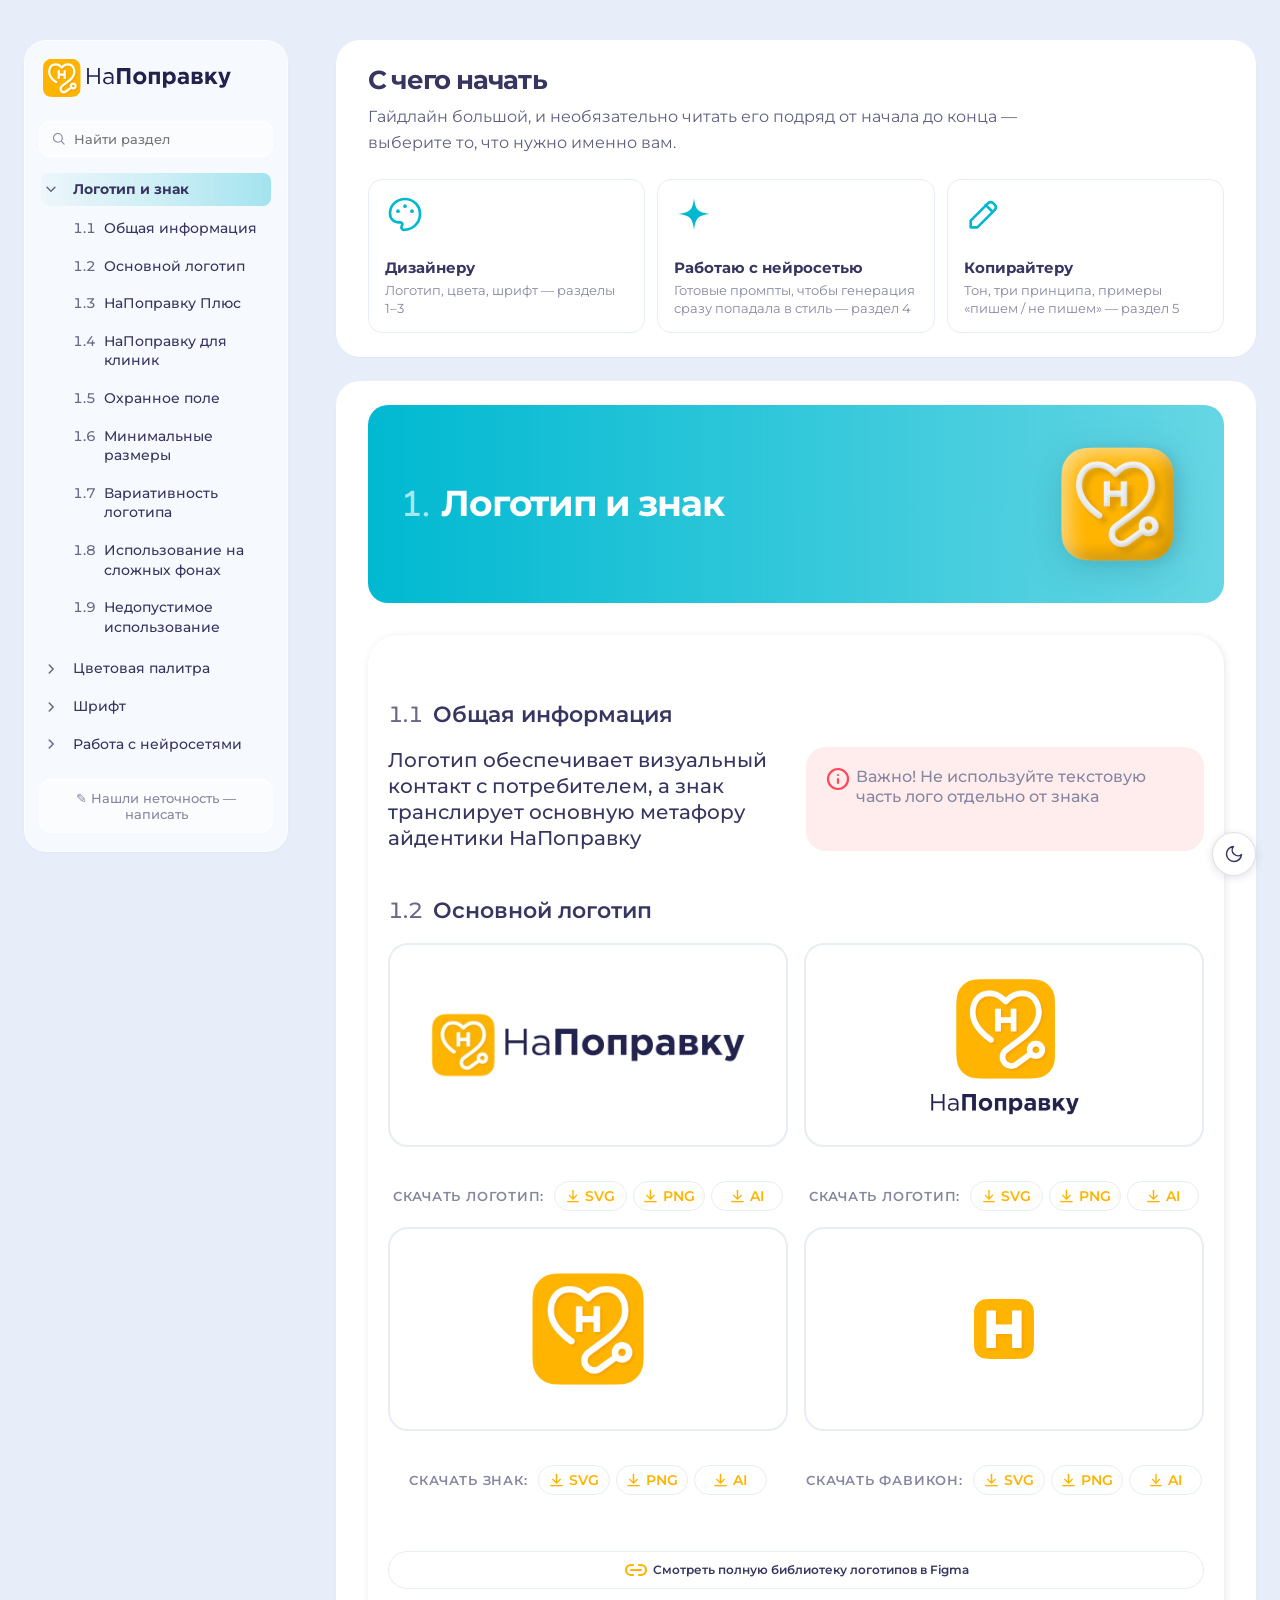
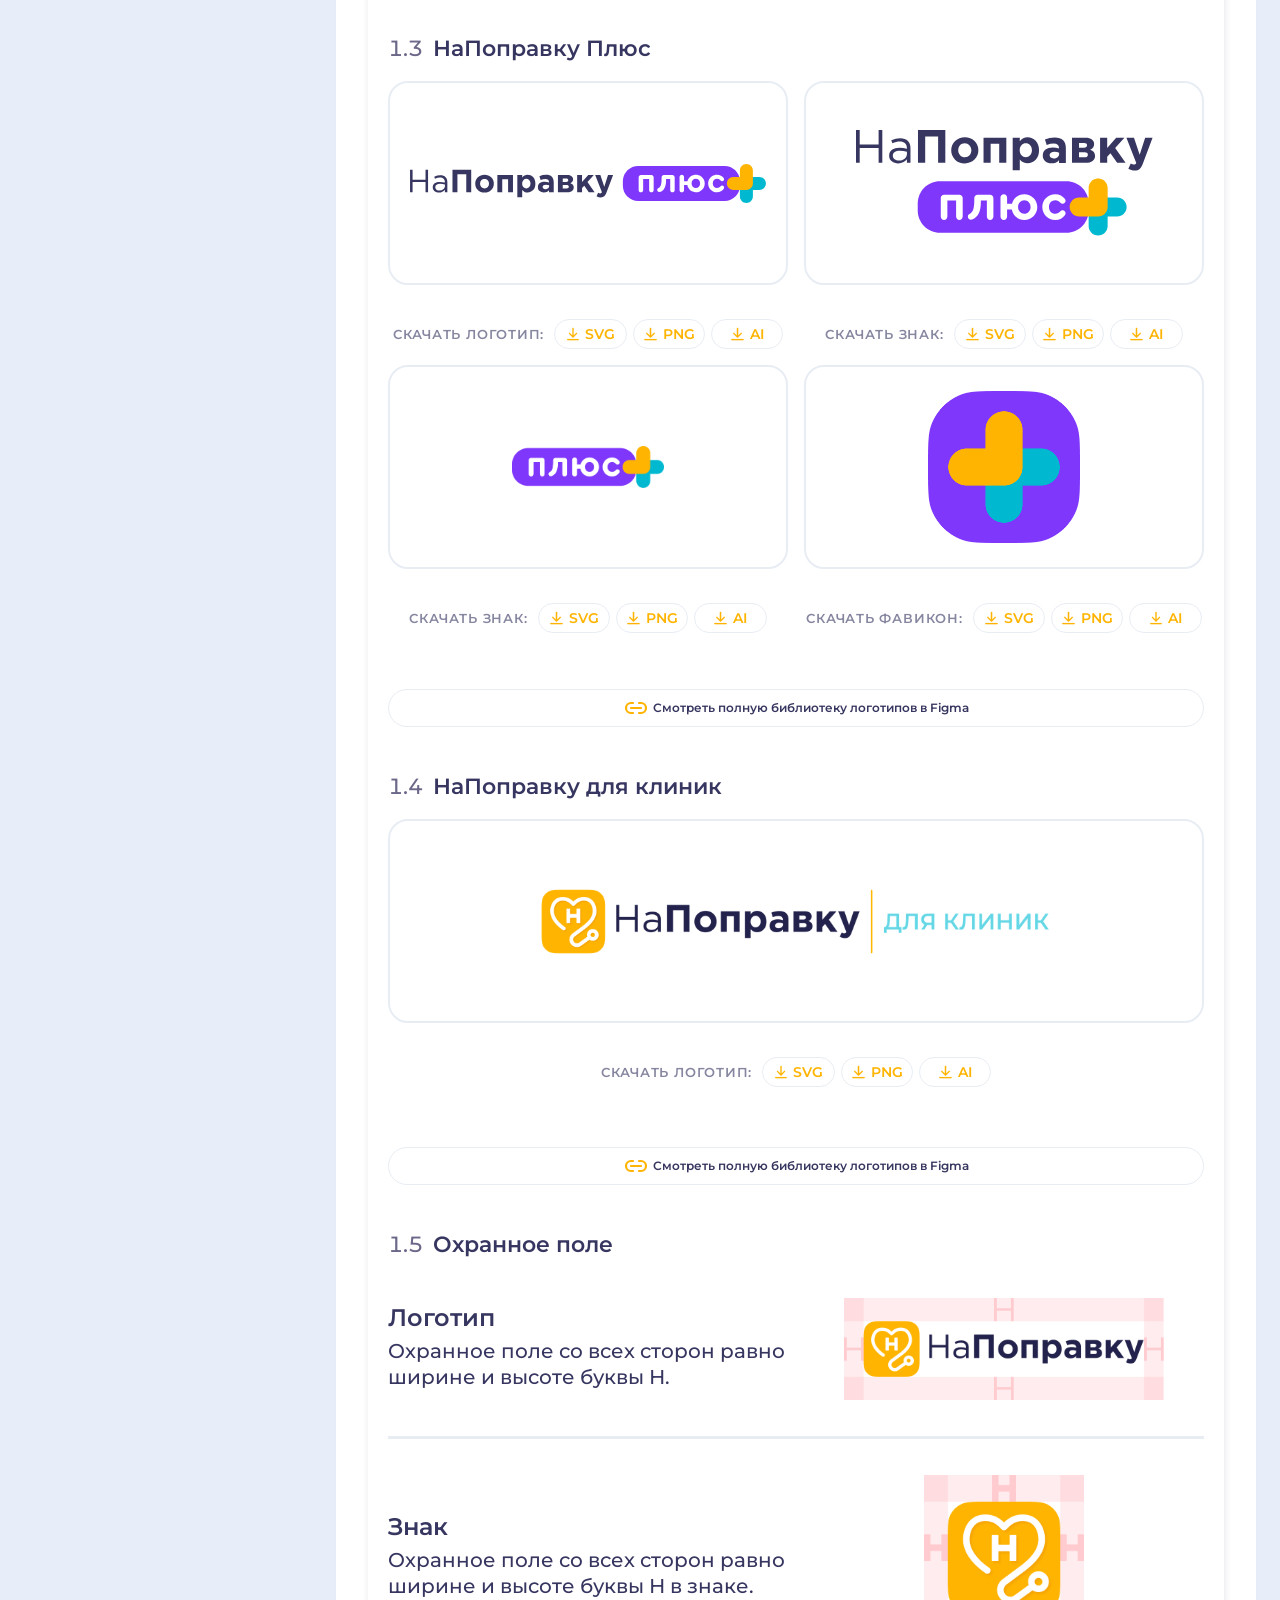
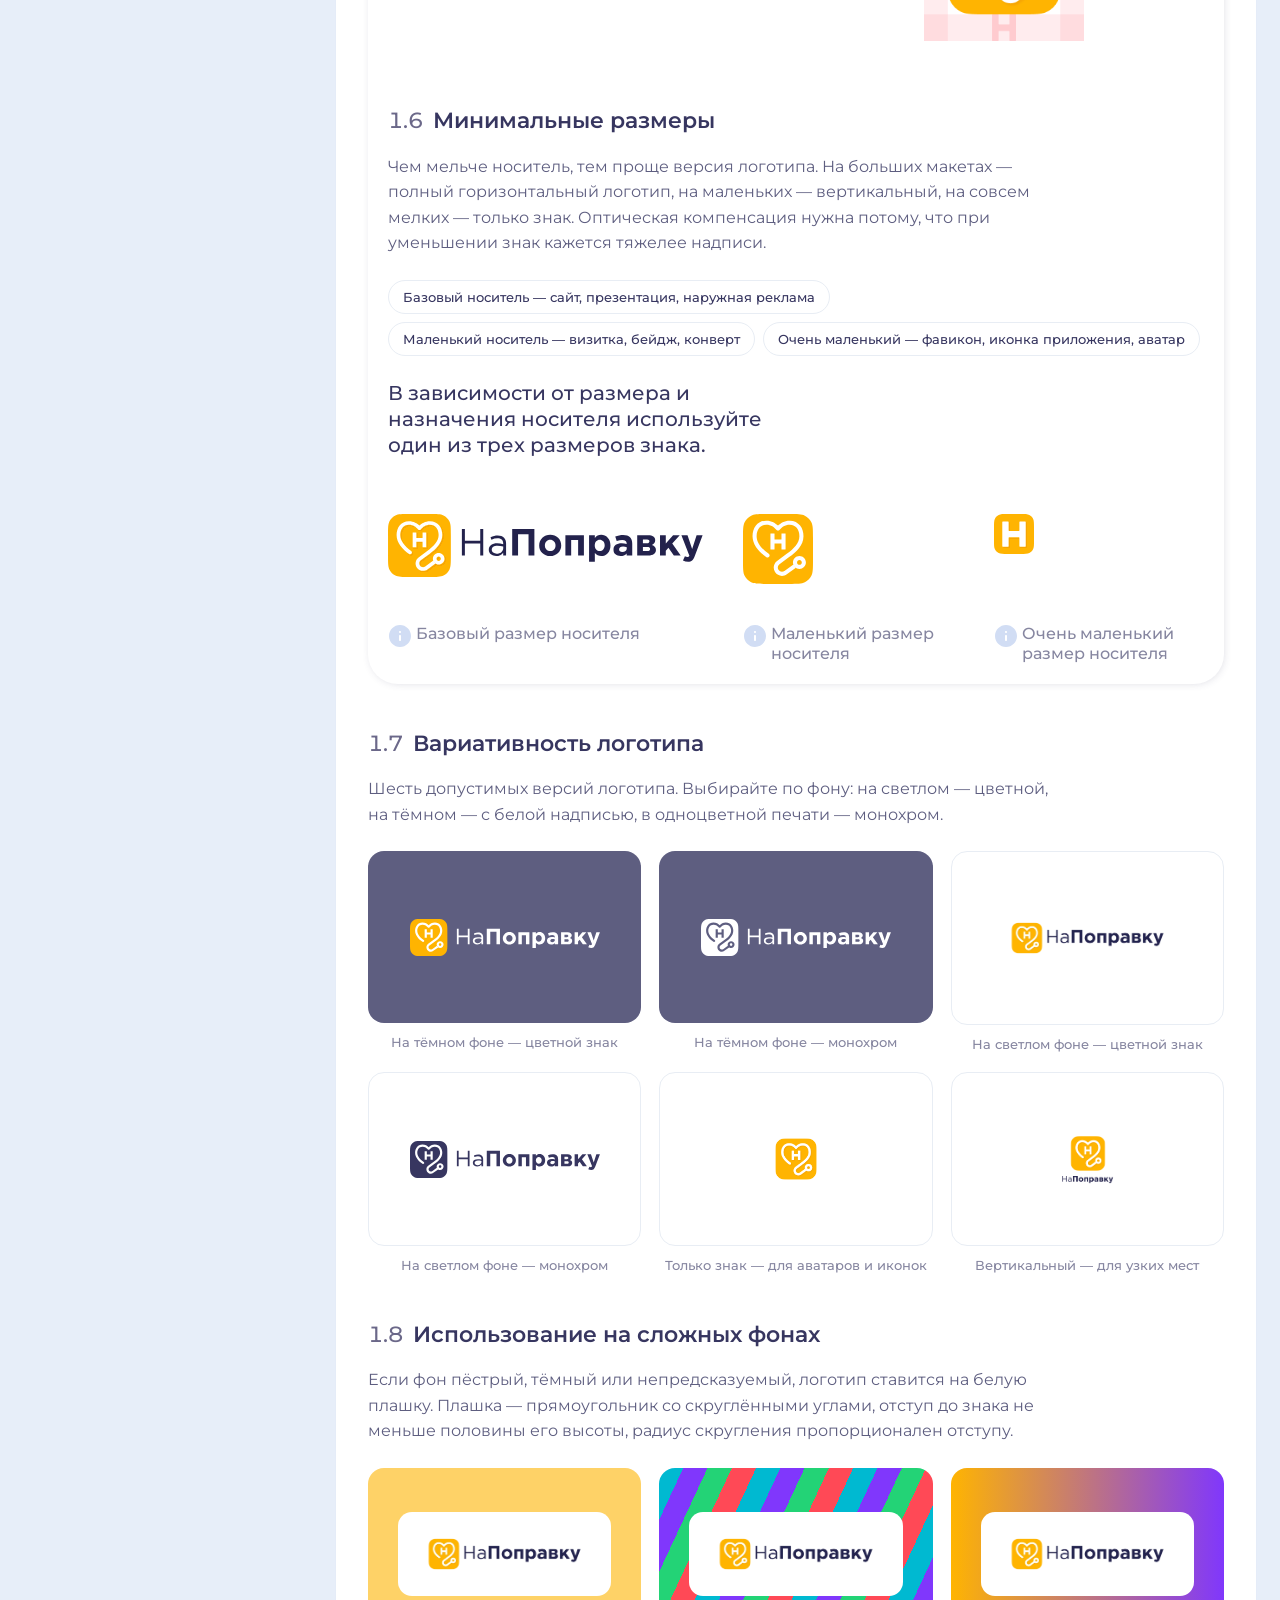
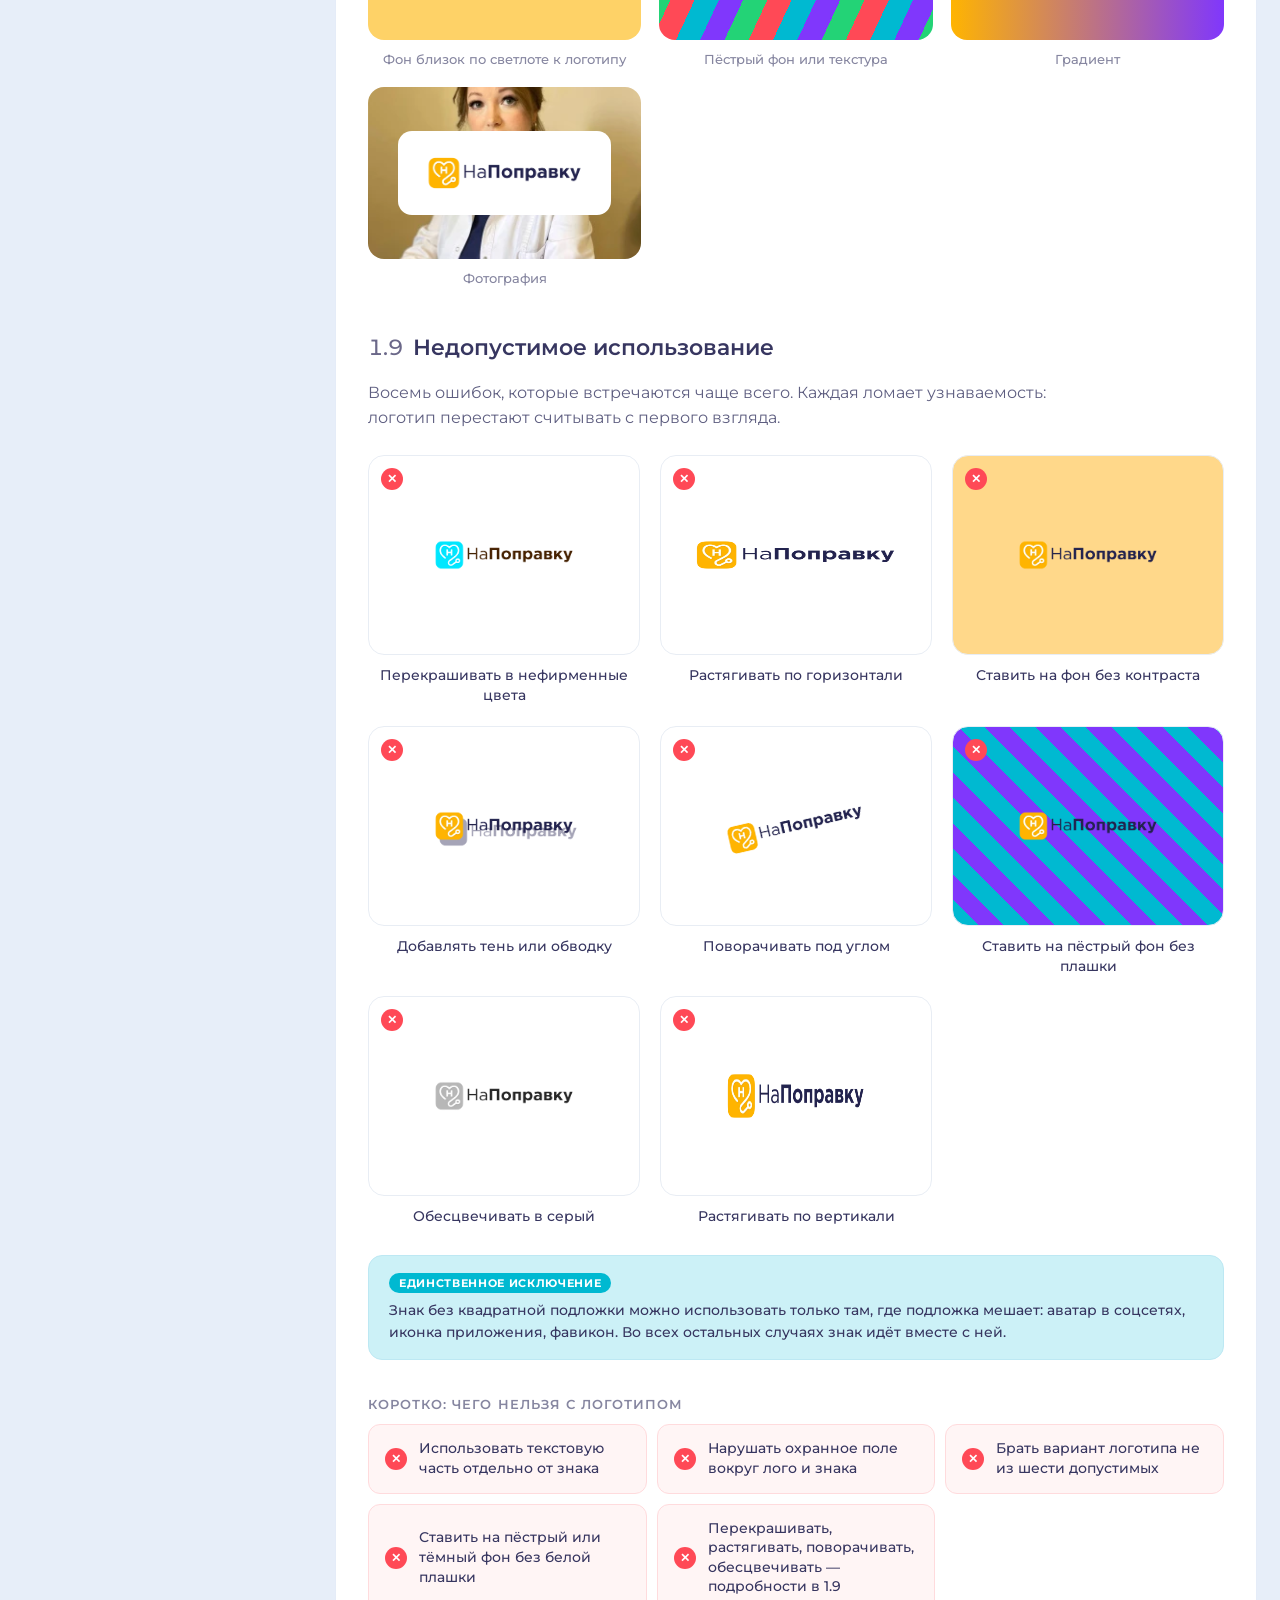
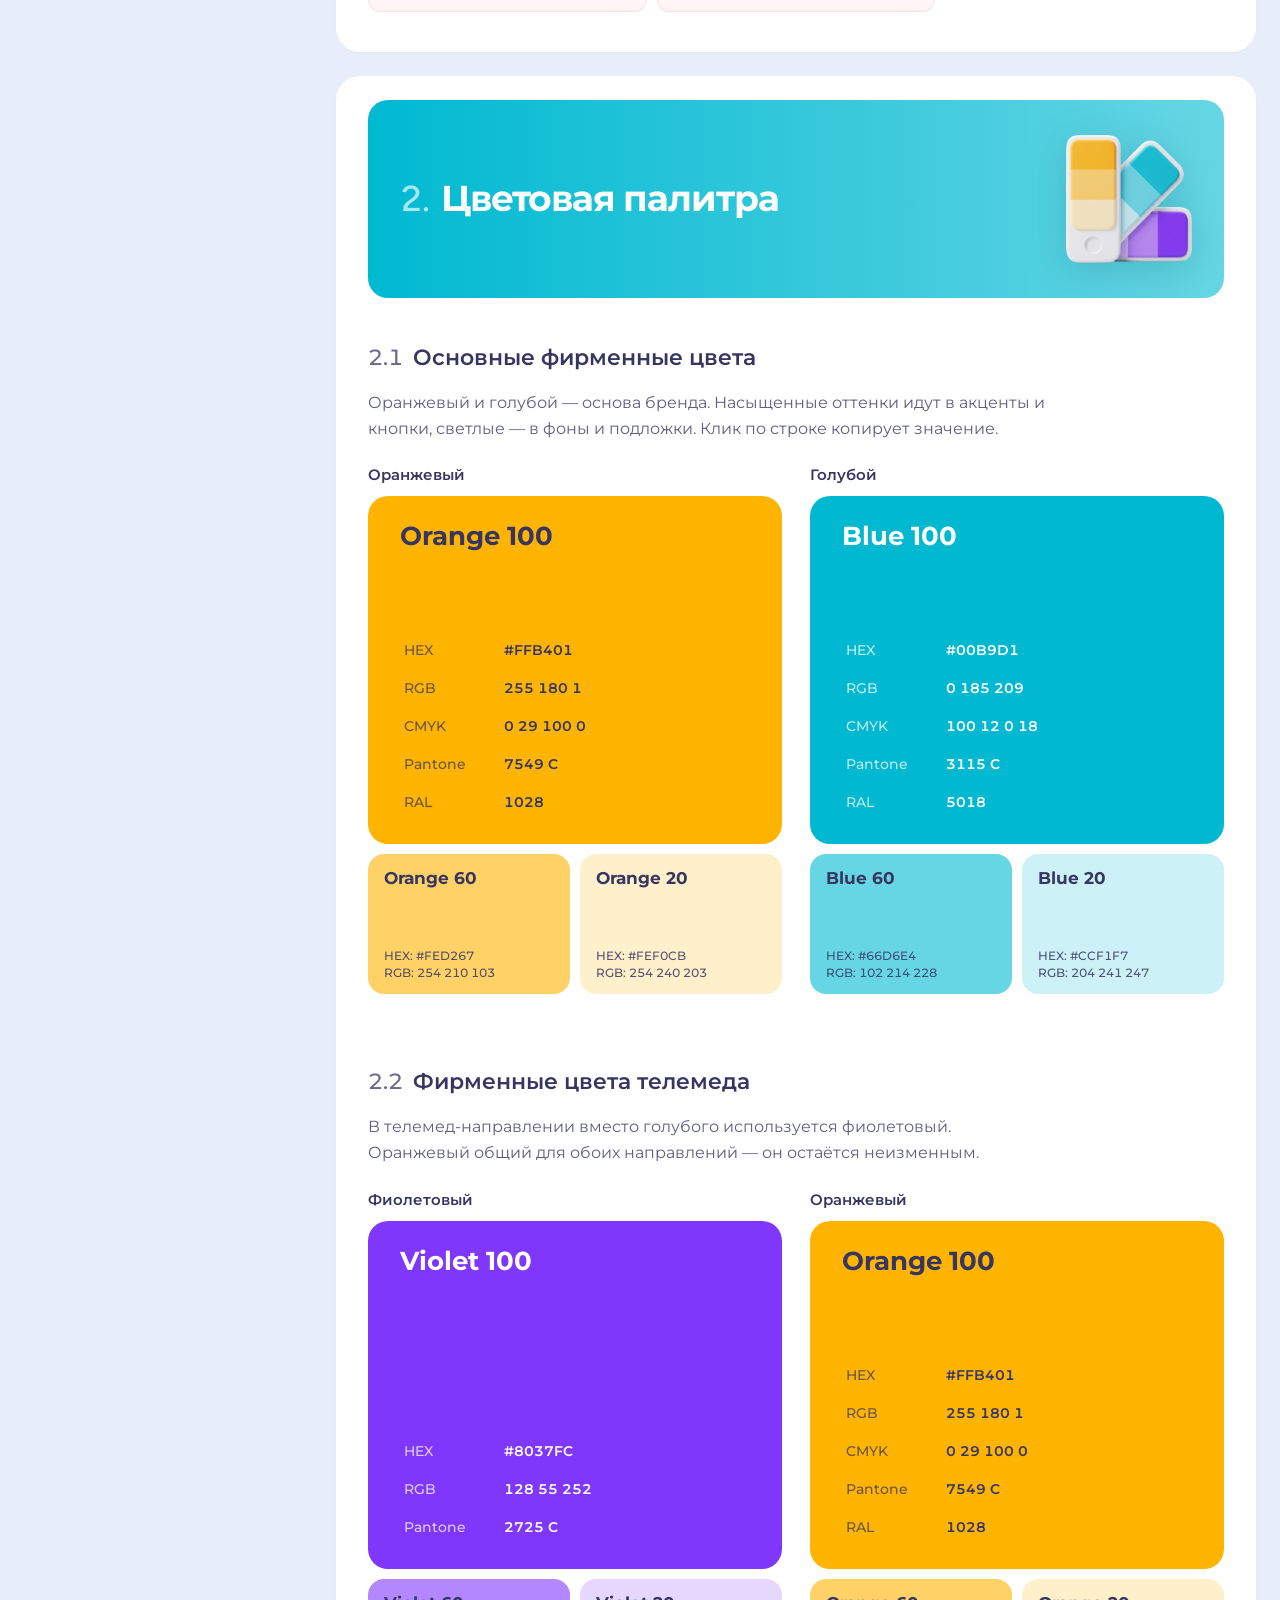
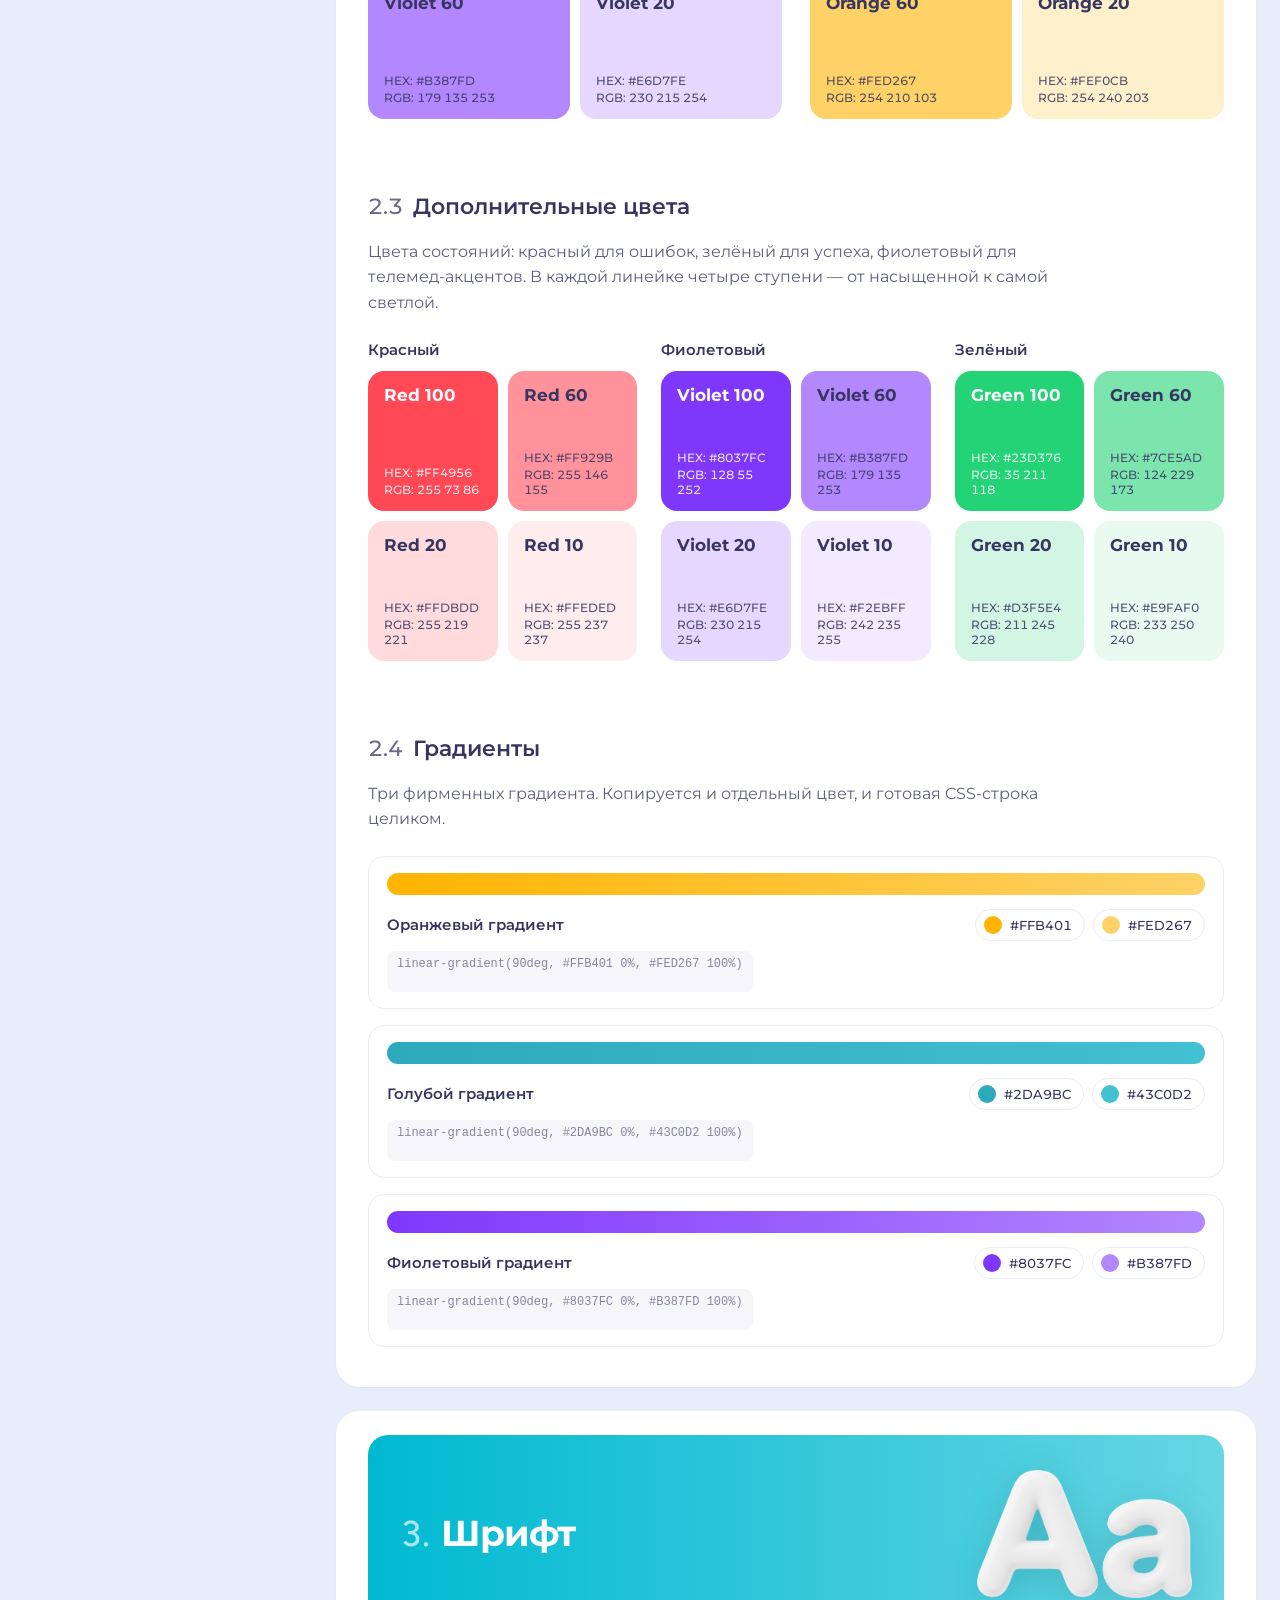
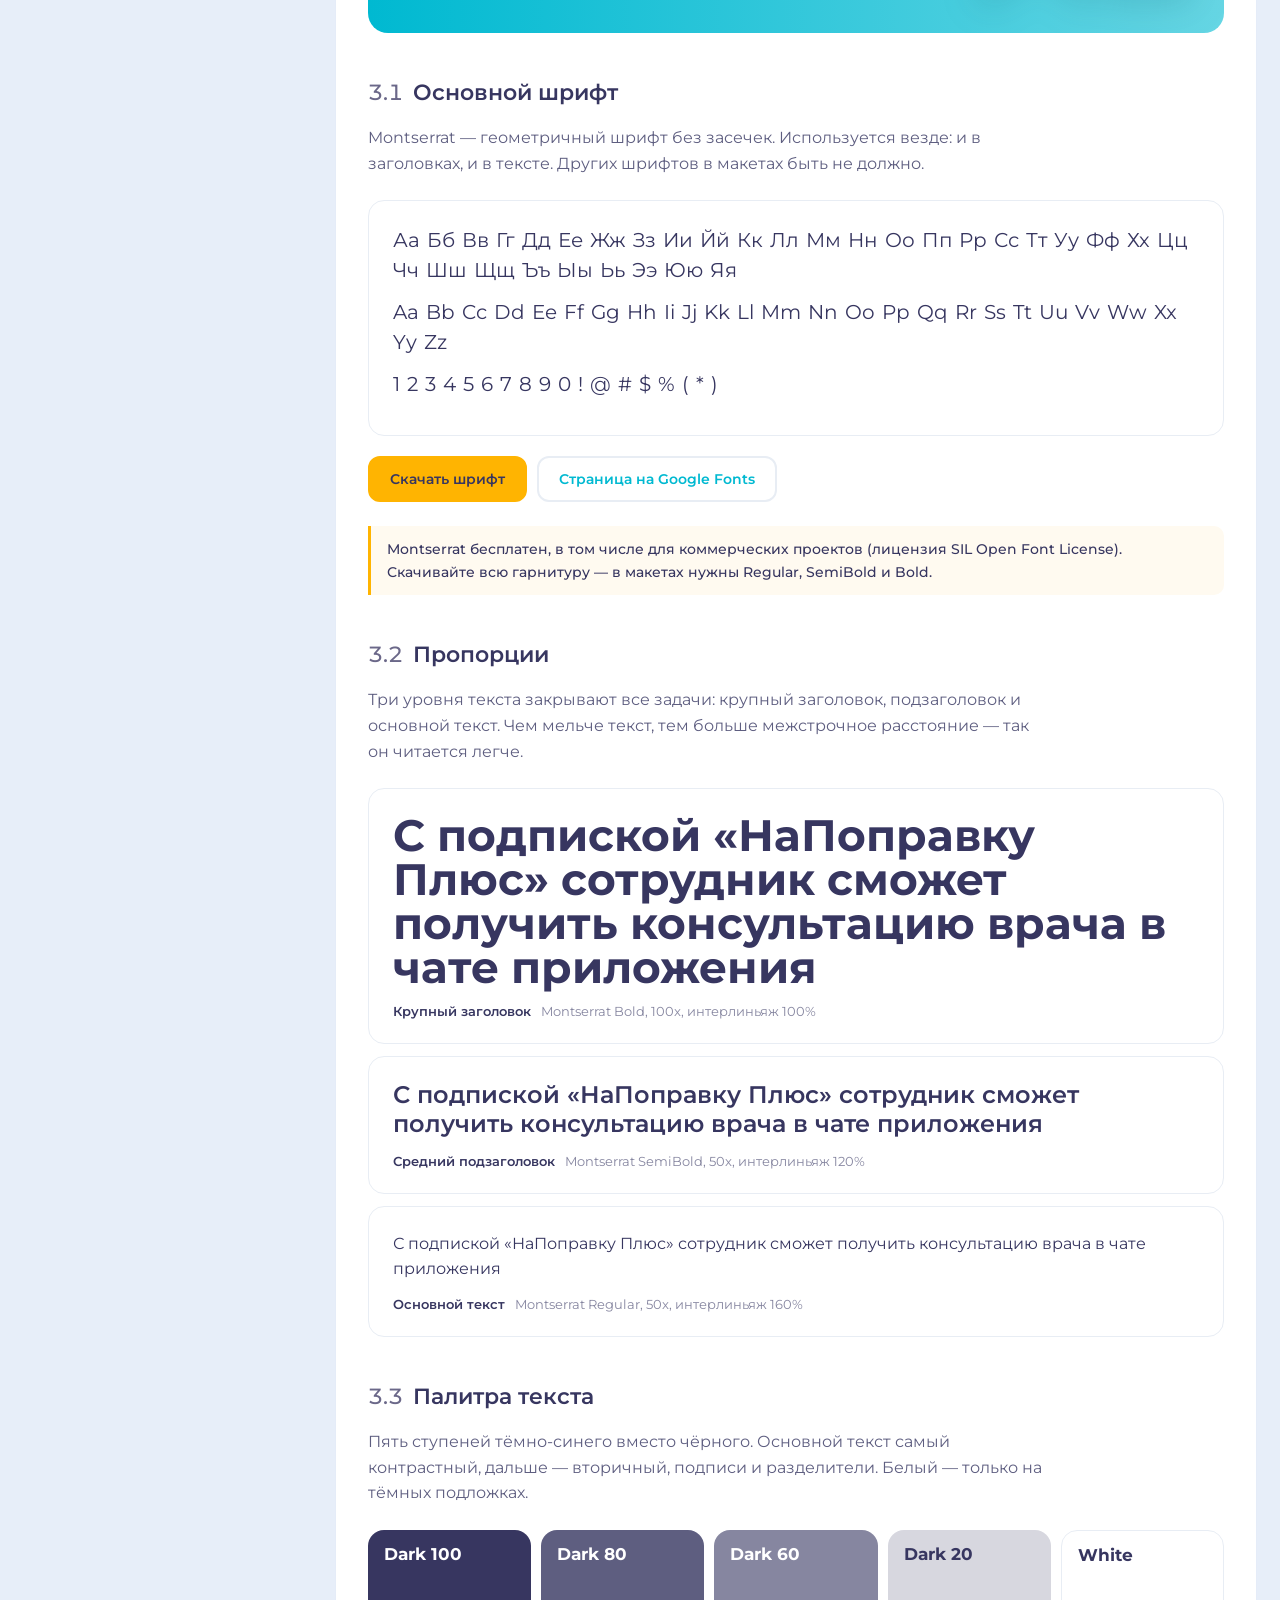
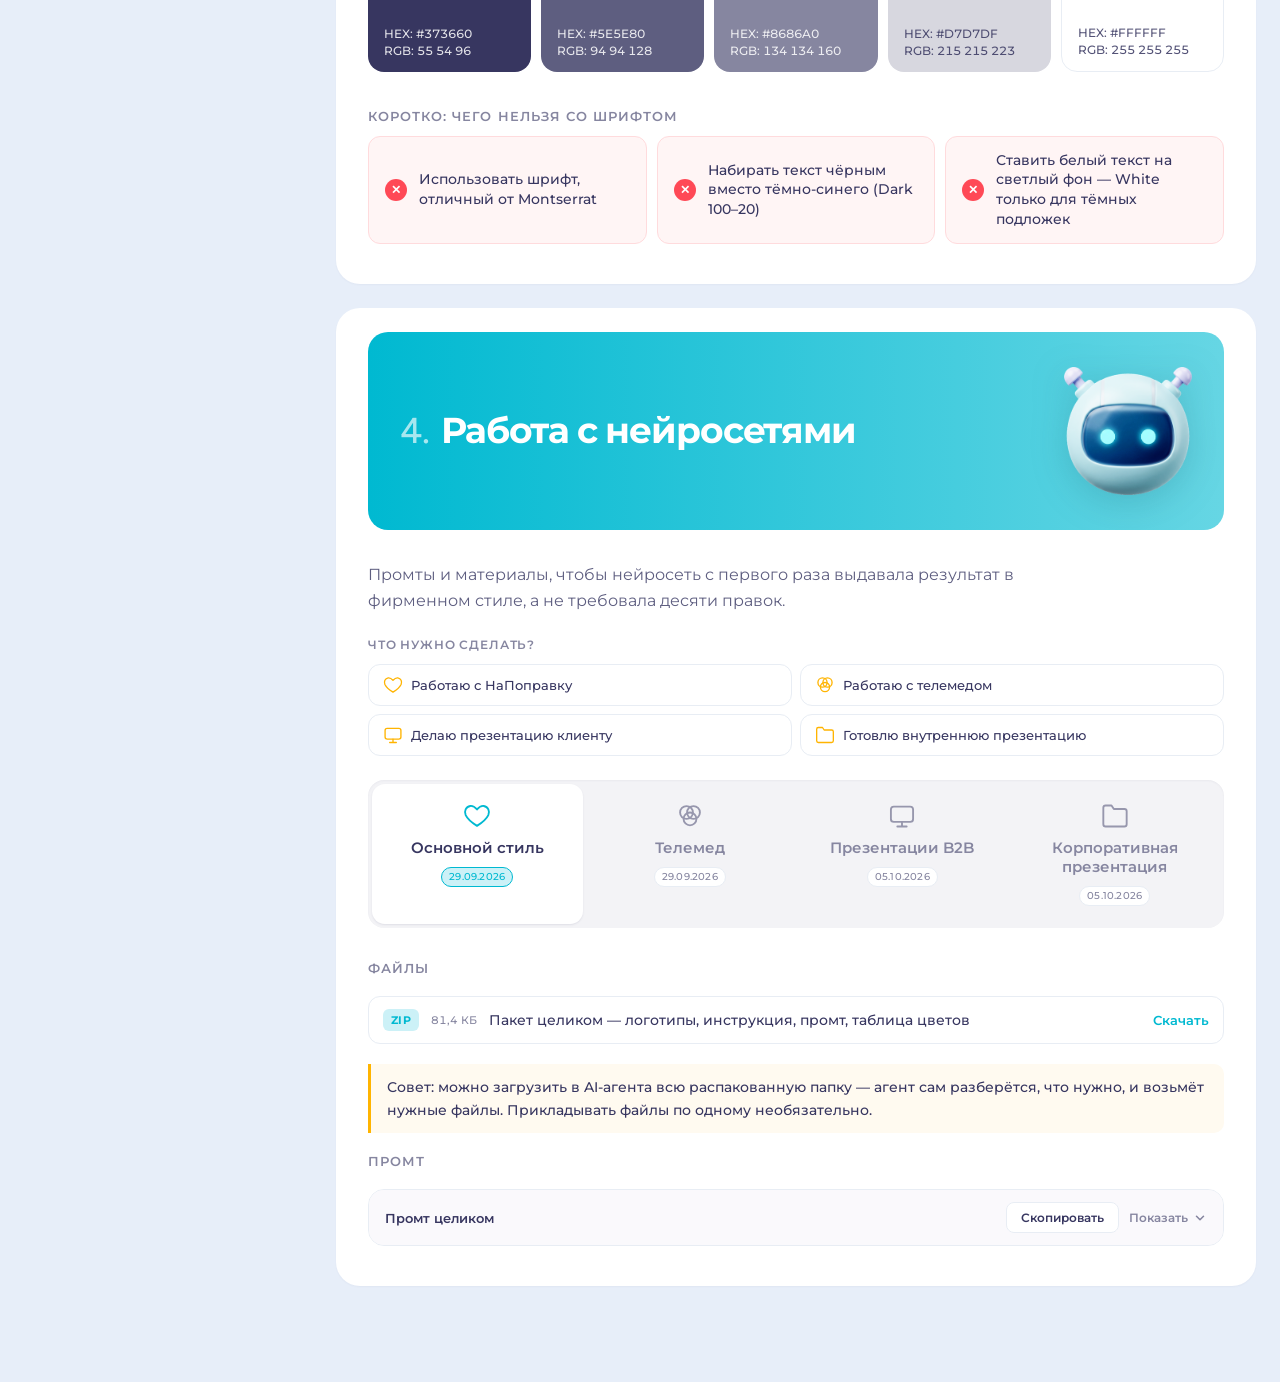
==== commit 5a9ca053: "Fix download button bg: add --sg-canvas CSS variable to sg-layout and dark mode Co-Authored-By: Clau" ====
--- a/index.html
+++ b/index.html
@@ -76,7 +76,7 @@
 <style>
 .all-2{background:#e7eef9}
 .all-2 .sg-layout{--sg-copy-mask:url("data:image/svg+xml,%3Csvg%20width%3D%2226%22%20height%3D%2226%22%20viewBox%3D%220%200%2024%2024%22%20fill%3D%22none%22%20xmlns%3D%22http%3A//www.w3.org/2000/svg%22%3E%3Cpath%20fill-rule%3D%22evenodd%22%20clip-rule%3D%22evenodd%22%20d%3D%22M5.16146%207H12.8385C13.3657%206.99998%2013.8205%206.99997%2014.195%207.03057C14.5904%207.06287%2014.9836%207.13419%2015.362%207.32698C15.9265%207.6146%2016.3854%208.07354%2016.673%208.63803C16.8658%209.01641%2016.9371%209.40963%2016.9694%209.80497C17%2010.1795%2017%2010.6343%2017%2011.1614V18.8385C17%2019.3657%2017%2019.8205%2016.9694%2020.195C16.9371%2020.5904%2016.8658%2020.9836%2016.673%2021.362C16.3854%2021.9265%2015.9265%2022.3854%2015.362%2022.673C14.9836%2022.8658%2014.5904%2022.9371%2014.195%2022.9694C13.8205%2023%2013.3658%2023%2012.8386%2023H5.16148C4.63437%2023%204.17952%2023%203.80497%2022.9694C3.40963%2022.9371%203.01641%2022.8658%202.63803%2022.673C2.07354%2022.3854%201.6146%2021.9265%201.32698%2021.362C1.13419%2020.9836%201.06287%2020.5904%201.03057%2020.195C0.999965%2019.8205%200.999982%2019.3657%201%2018.8385V11.1615C0.999982%2010.6343%200.999965%2010.1796%201.03057%209.80497C1.06287%209.40963%201.13419%209.01641%201.32698%208.63803C1.6146%208.07354%202.07354%207.6146%202.63803%207.32698C3.01641%207.13419%203.40963%207.06287%203.80497%207.03057C4.17953%206.99997%204.63432%206.99998%205.16146%207Z%22%20fill%3D%22%23000%22/%3E%3Cpath%20fill-rule%3D%22evenodd%22%20clip-rule%3D%22evenodd%22%20d%3D%22M13.0001%202C13.0001%201.44772%2013.4478%201%2014.0001%201H16C16.5522%201%2017%201.44772%2017%202C17%202.55228%2016.5522%203%2016%203H14.0001C13.4478%203%2013.0001%202.55228%2013.0001%202ZM11.4999%201.98925C11.5074%202.54148%2011.0658%202.99522%2010.5136%203.0027C9.81969%203.01211%209.63945%203.06138%209.54601%203.10899C9.35785%203.20487%209.20487%203.35785%209.109%203.54601C9.06139%203.63945%209.01211%203.81968%209.00271%204.51355C8.99523%205.06578%208.54148%205.50739%207.98925%205.49991C7.43702%205.49242%206.99541%205.03868%207.00289%204.48645C7.01179%203.83022%207.04067%203.19995%207.32699%202.63803C7.61461%202.07354%208.07355%201.6146%208.63803%201.32698C9.19996%201.04067%209.83022%201.01178%2010.4865%201.00289C11.0387%200.995404%2011.4924%201.43701%2011.4999%201.98925ZM18.5001%201.98925C18.5076%201.43701%2018.9613%200.995404%2019.5136%201.00289C20.1698%201.01178%2020.8001%201.04067%2021.362%201.32698C21.9265%201.6146%2022.3854%202.07354%2022.673%202.63803C22.9593%203.19995%2022.9882%203.83021%2022.9971%204.48644C23.0046%205.03867%2022.563%205.49241%2022.0108%205.4999C21.4585%205.50738%2021.0048%205.06577%2020.9973%204.51354C20.9879%203.81968%2020.9386%203.63945%2020.891%203.54601C20.7951%203.35785%2020.6422%203.20487%2020.454%203.10899C20.3606%203.06139%2020.1803%203.01211%2019.4865%203.0027C18.9342%202.99522%2018.4926%202.54148%2018.5001%201.98925ZM22%206.99999C22.5523%206.99999%2023%207.44771%2023%207.99999V9.99999C23%2010.5523%2022.5523%2011%2022%2011C21.4477%2011%2021%2010.5523%2021%209.99999V7.99999C21%207.44771%2021.4477%206.99999%2022%206.99999ZM22.0108%2012.5001C22.563%2012.5076%2023.0046%2012.9613%2022.9971%2013.5135C22.9882%2014.1698%2022.9593%2014.8%2022.673%2015.362C22.3854%2015.9265%2021.9265%2016.3854%2021.362%2016.673C20.8001%2016.9593%2020.1698%2016.9882%2019.5136%2016.9971C18.9613%2017.0046%2018.5076%2016.563%2018.5001%2016.0108C18.4926%2015.4585%2018.9342%2015.0048%2019.4865%2014.9973C20.1803%2014.9879%2020.3606%2014.9386%2020.454%2014.891C20.6422%2014.7951%2020.7951%2014.6422%2020.891%2014.454C20.9386%2014.3606%2020.9879%2014.1803%2020.9973%2013.4864C21.0048%2012.9342%2021.4585%2012.4926%2022.0108%2012.5001Z%22%20fill%3D%22%23000%22/%3E%3C/svg%3E");--sg-ink:#373660;--sg-muted:#8686a0;--sg-lead:#5e5e80;--sg-accent:#00b9d1;--sg-accent-bg:#ccf1f7;--sg-active:#66d6e4;--sg-page:#e7eef9;
-  --sg-orange:#ffb401;--sg-line:#e8edf4;--sg-hover:rgba(255,255,255,.5);--sg-num:#6b6889;
+  --sg-orange:#ffb401;--sg-line:#e8edf4;--sg-hover:rgba(255,255,255,.5);--sg-num:#6b6889;--sg-canvas:#fff;
   display:grid;grid-template-columns:264px minmax(0,1fr);gap:48px;
   max-width:1280px;margin:0 auto;padding:40px 24px 96px;
   font-family:Montserrat,-apple-system,sans-serif;color:var(--sg-ink);align-items:start}
@@ -533,6 +533,7 @@
     --sg-line: #2c3548;
     --sg-hover: rgba(255,255,255,.06);
     --sg-num: #8a94aa;
+    --sg-canvas: #2a3448;
   }
   .all-2 .sg-sec.sg-l1,
   .all-2 .sg-intro { background: #1e2535 !important; box-shadow: 0 1px 2px rgba(0,0,0,.3) !important; }
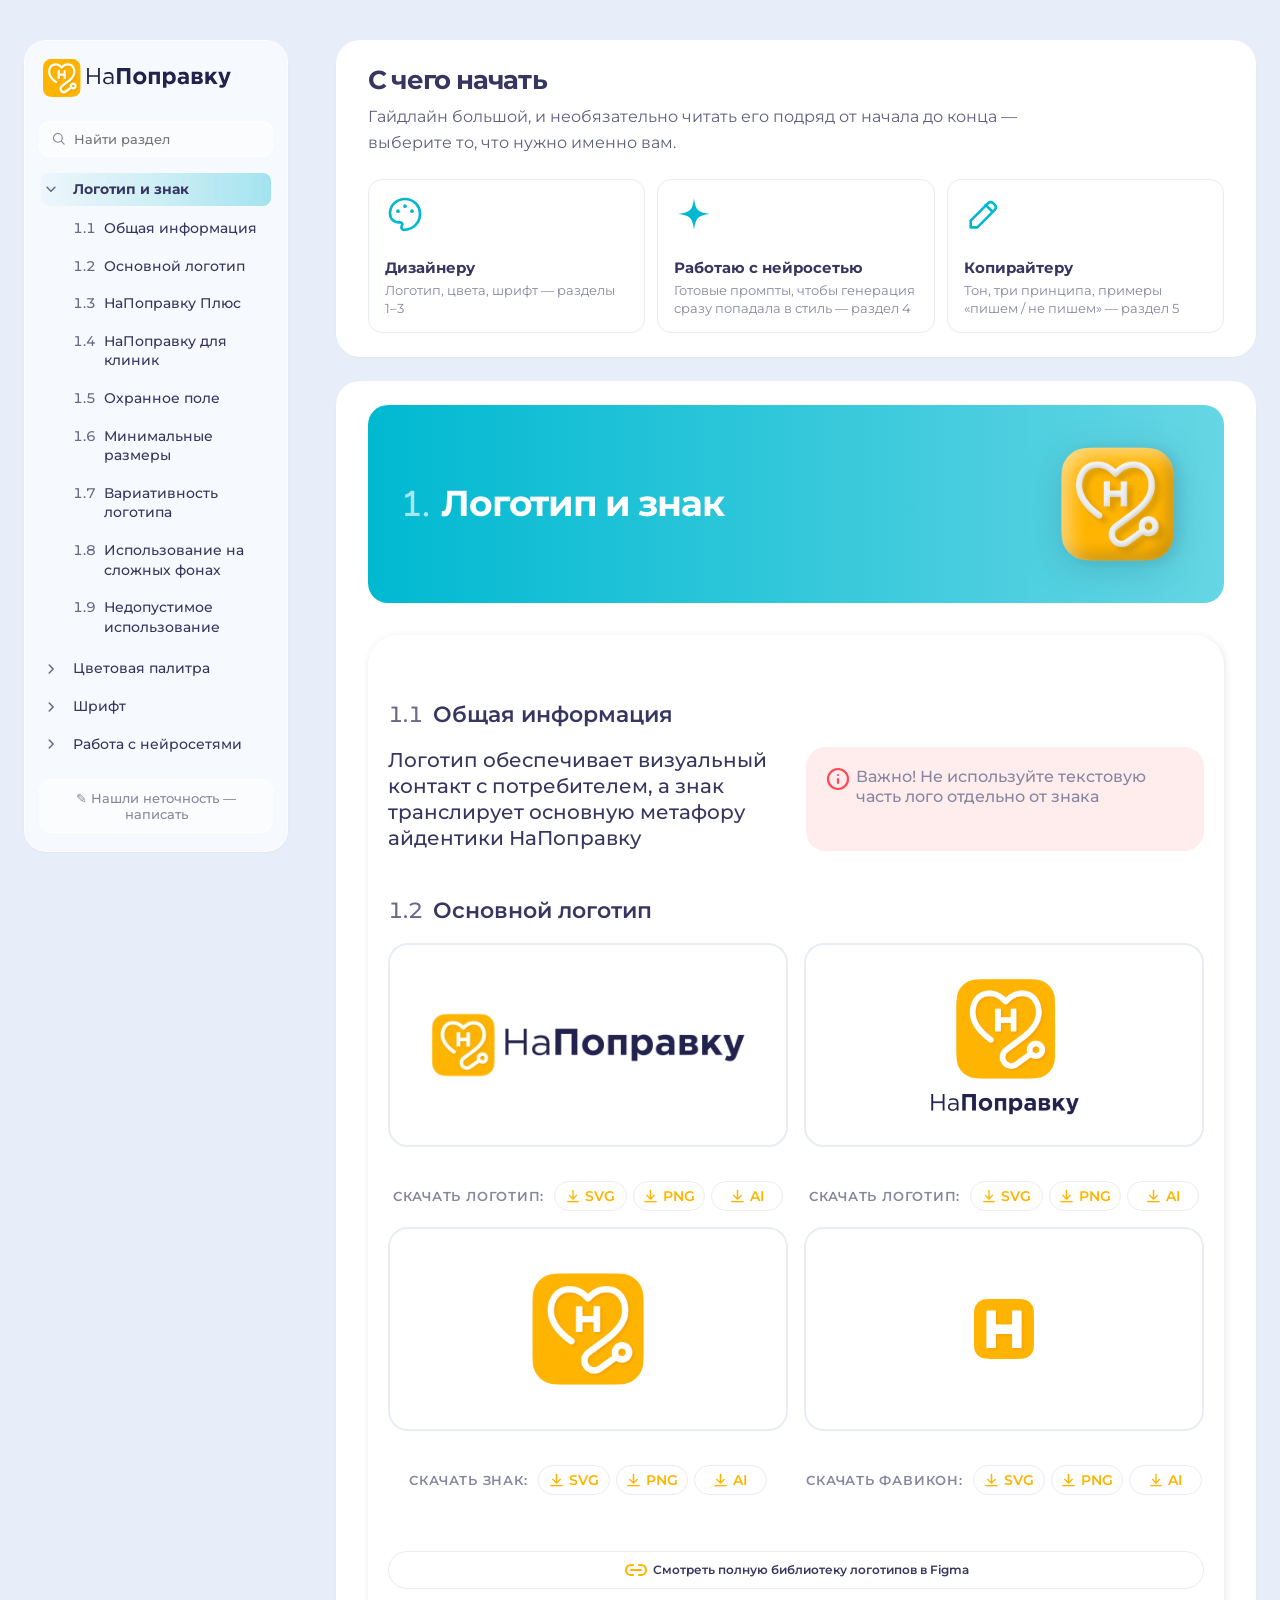
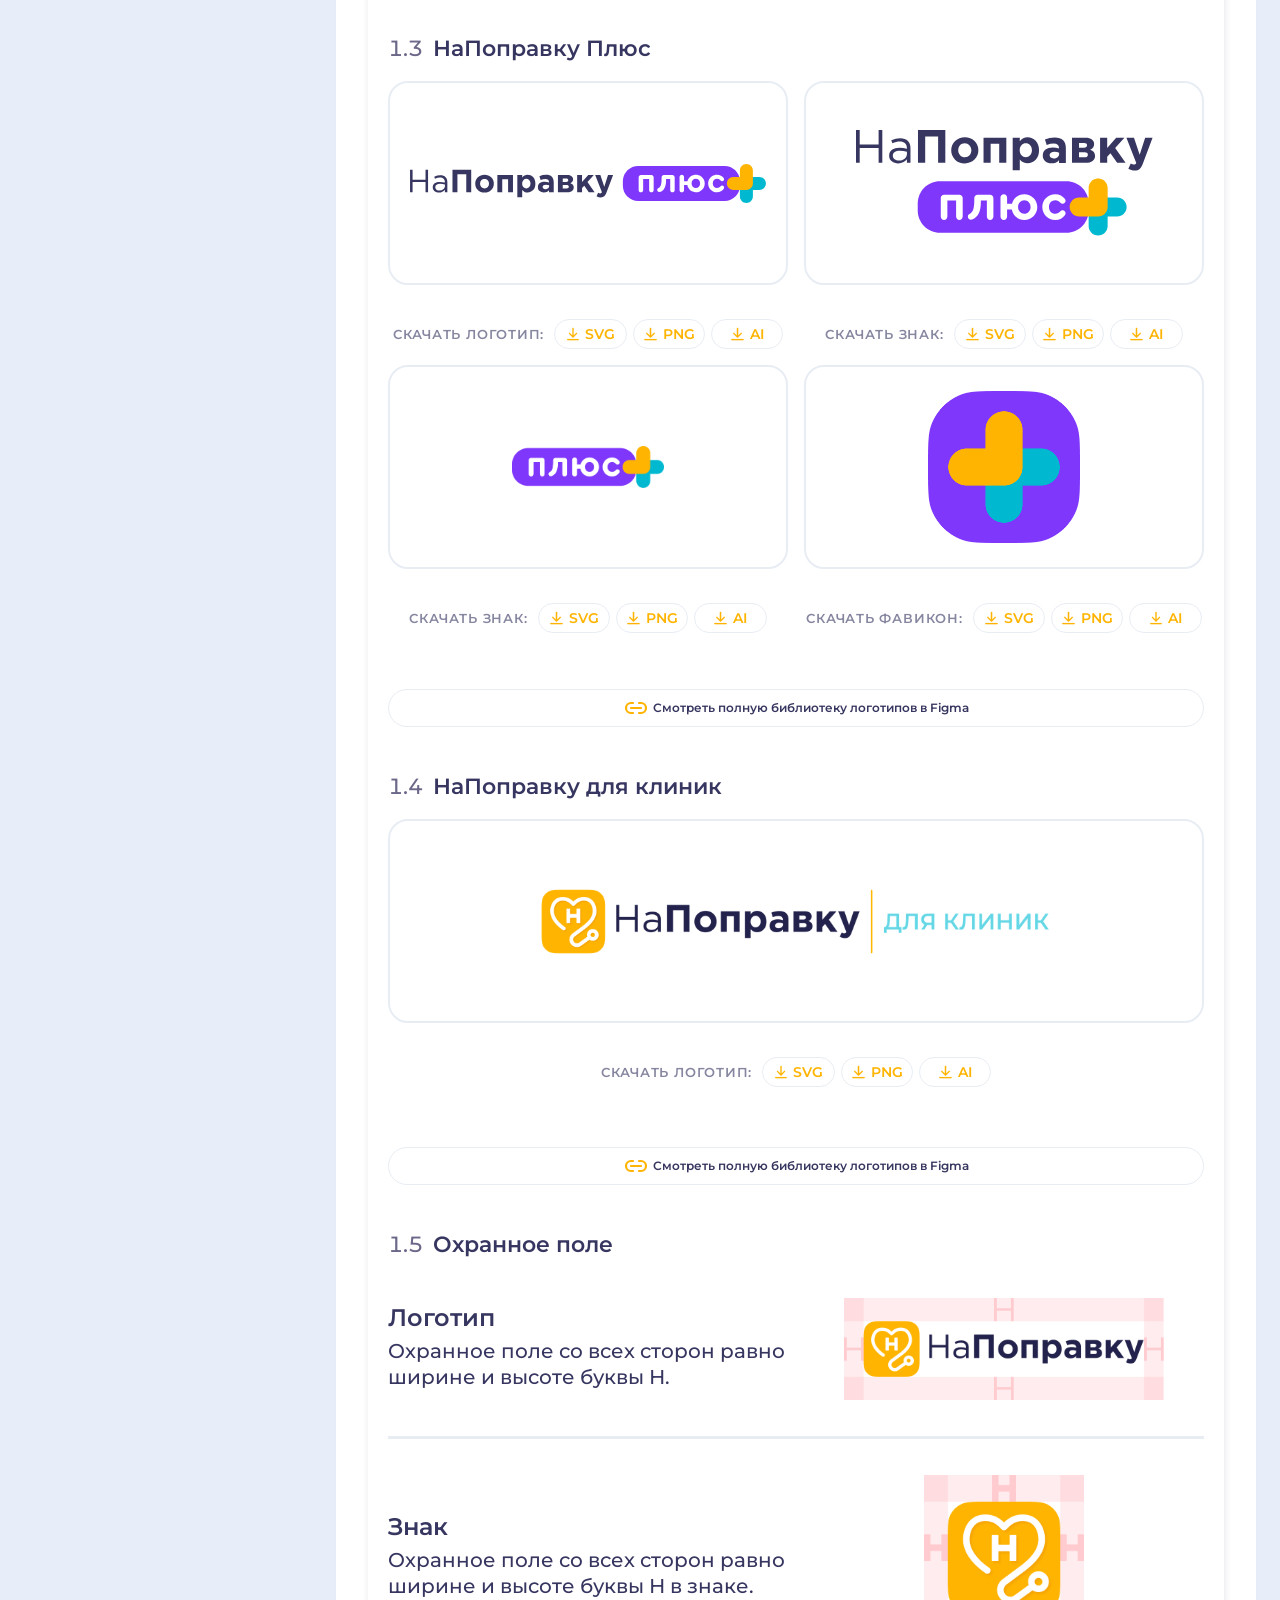
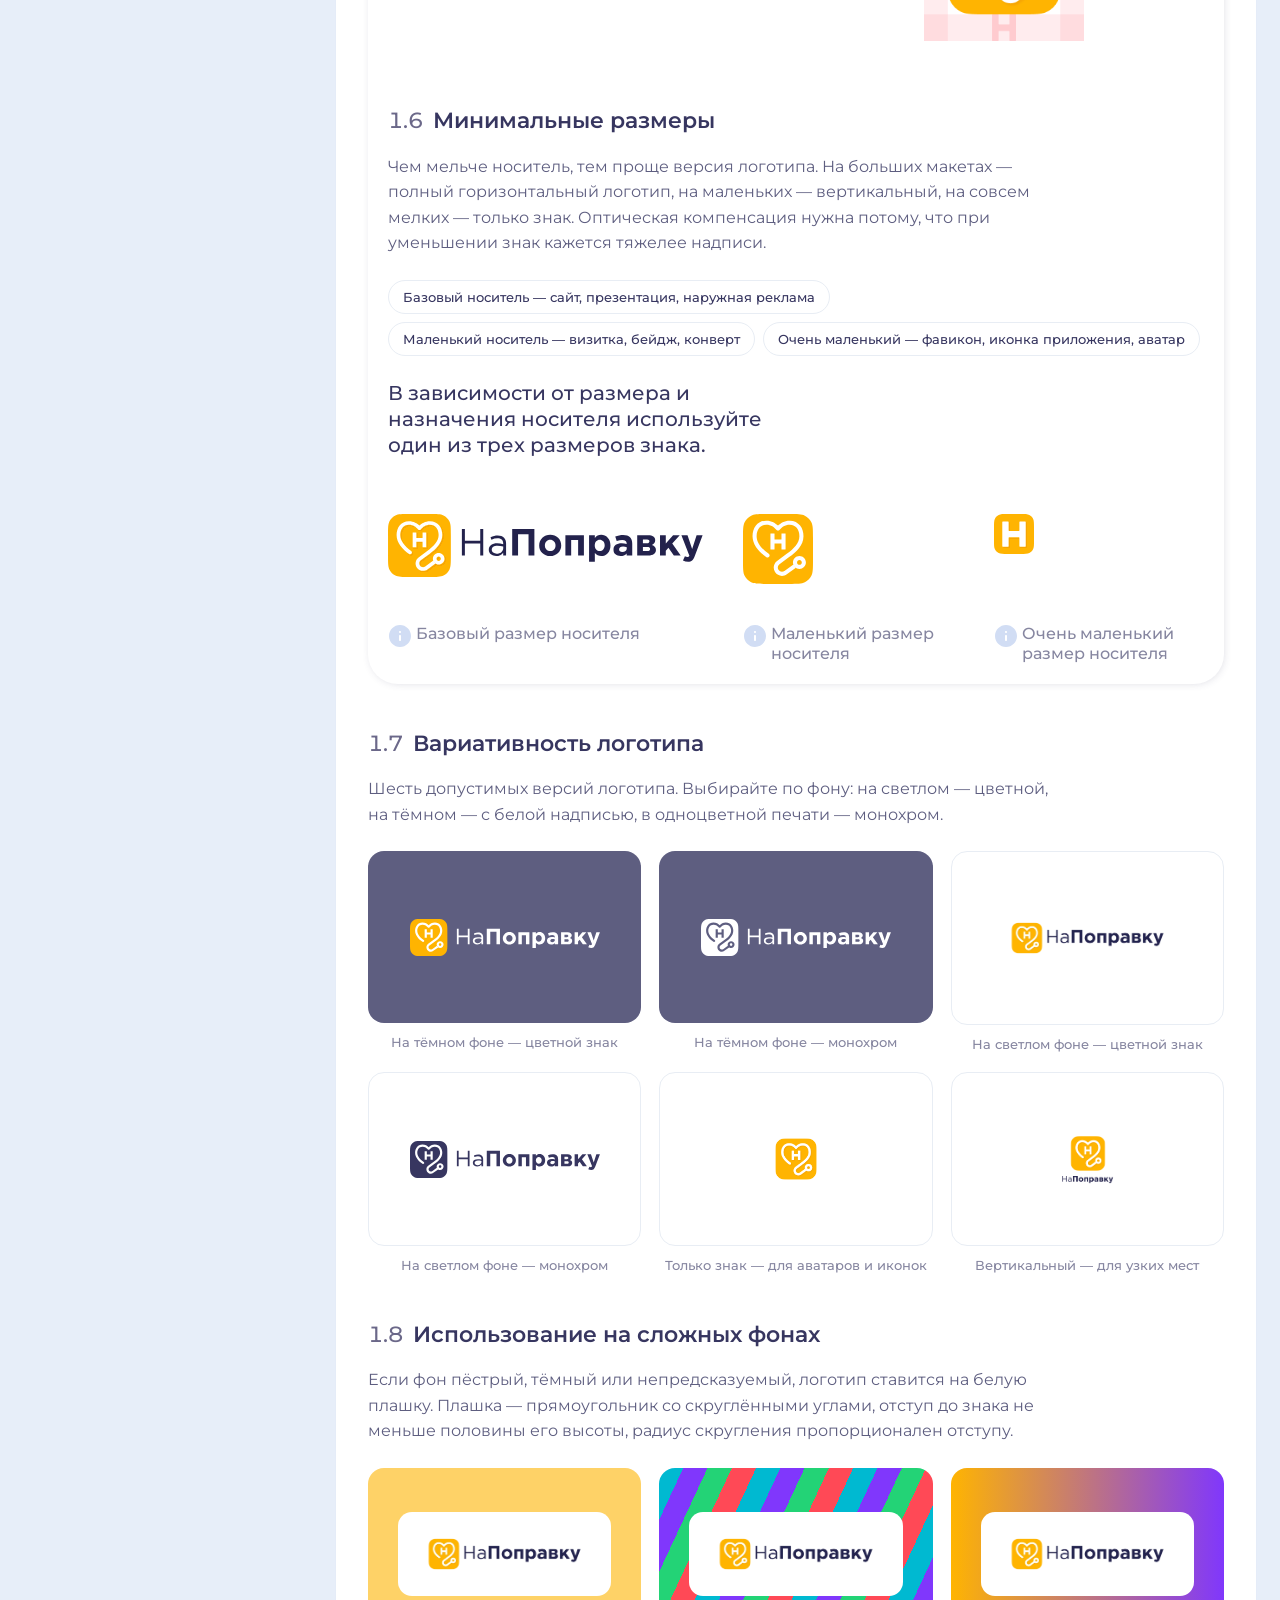
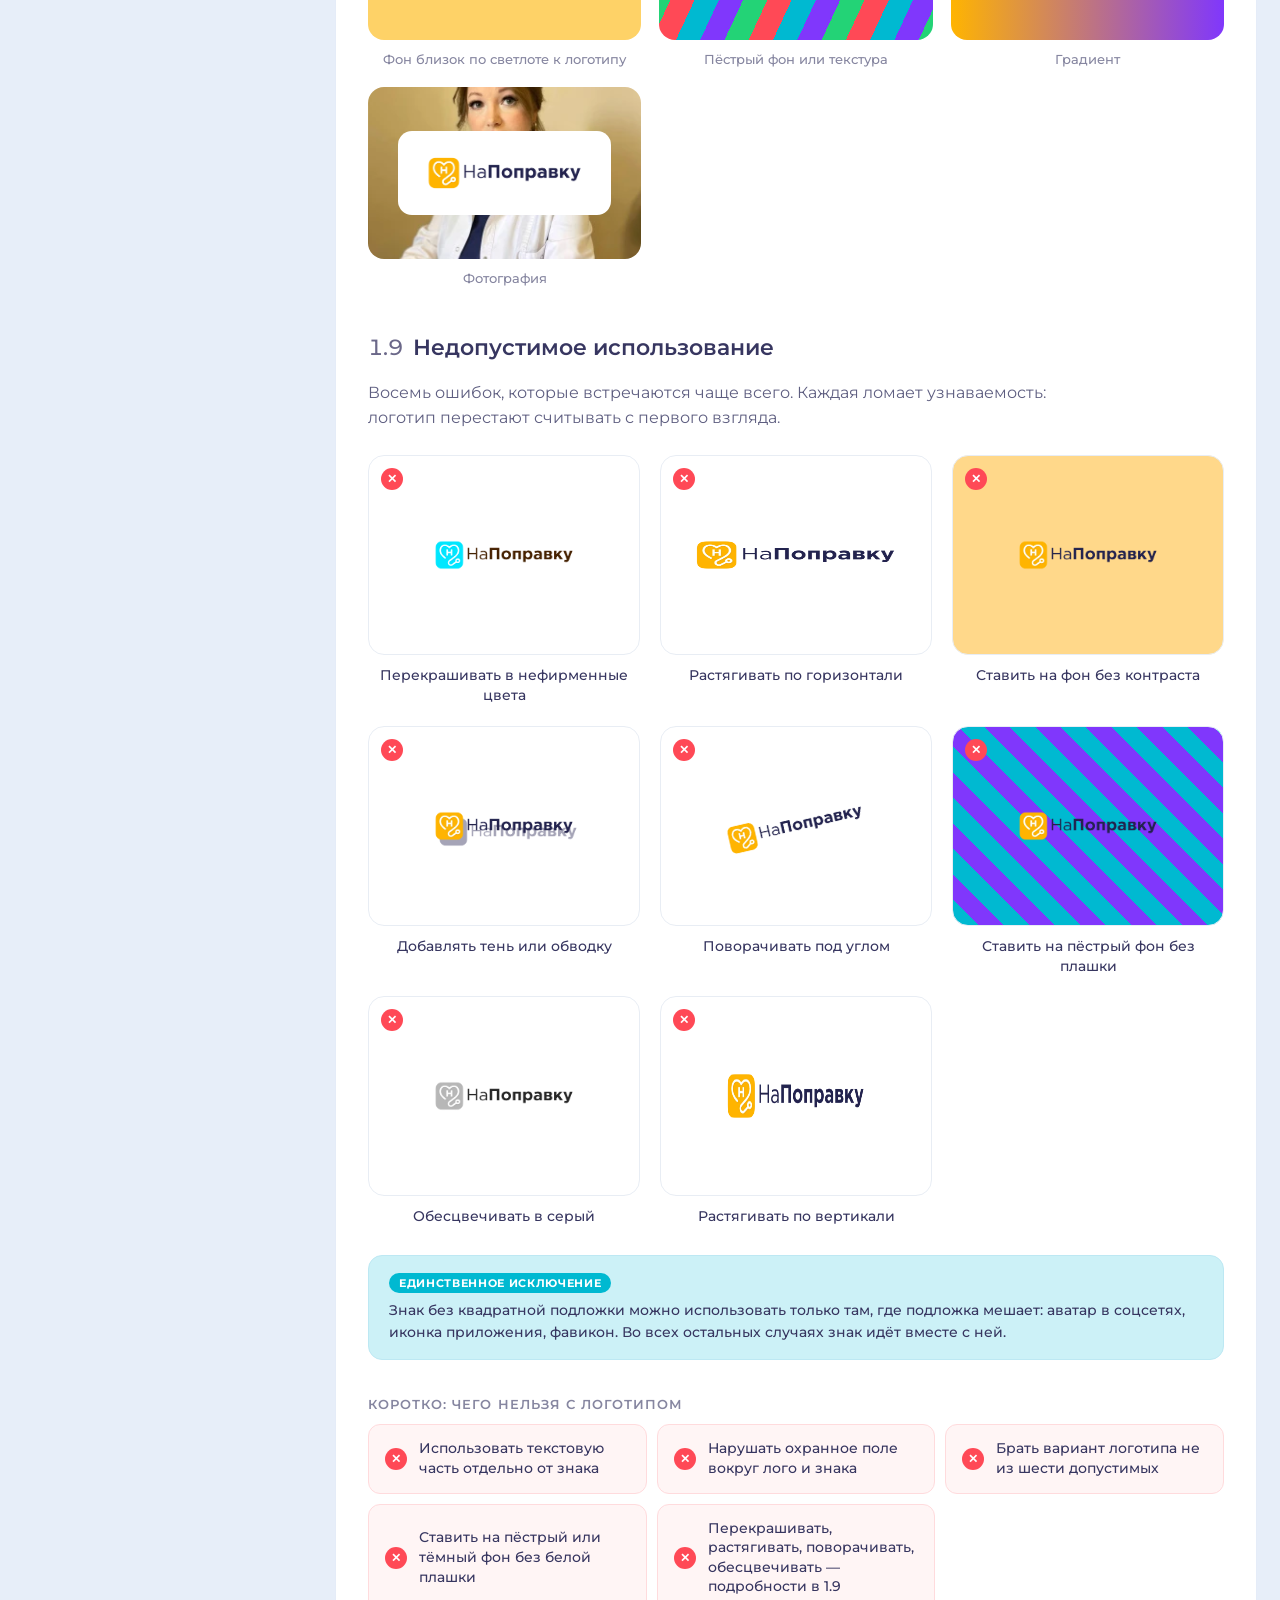
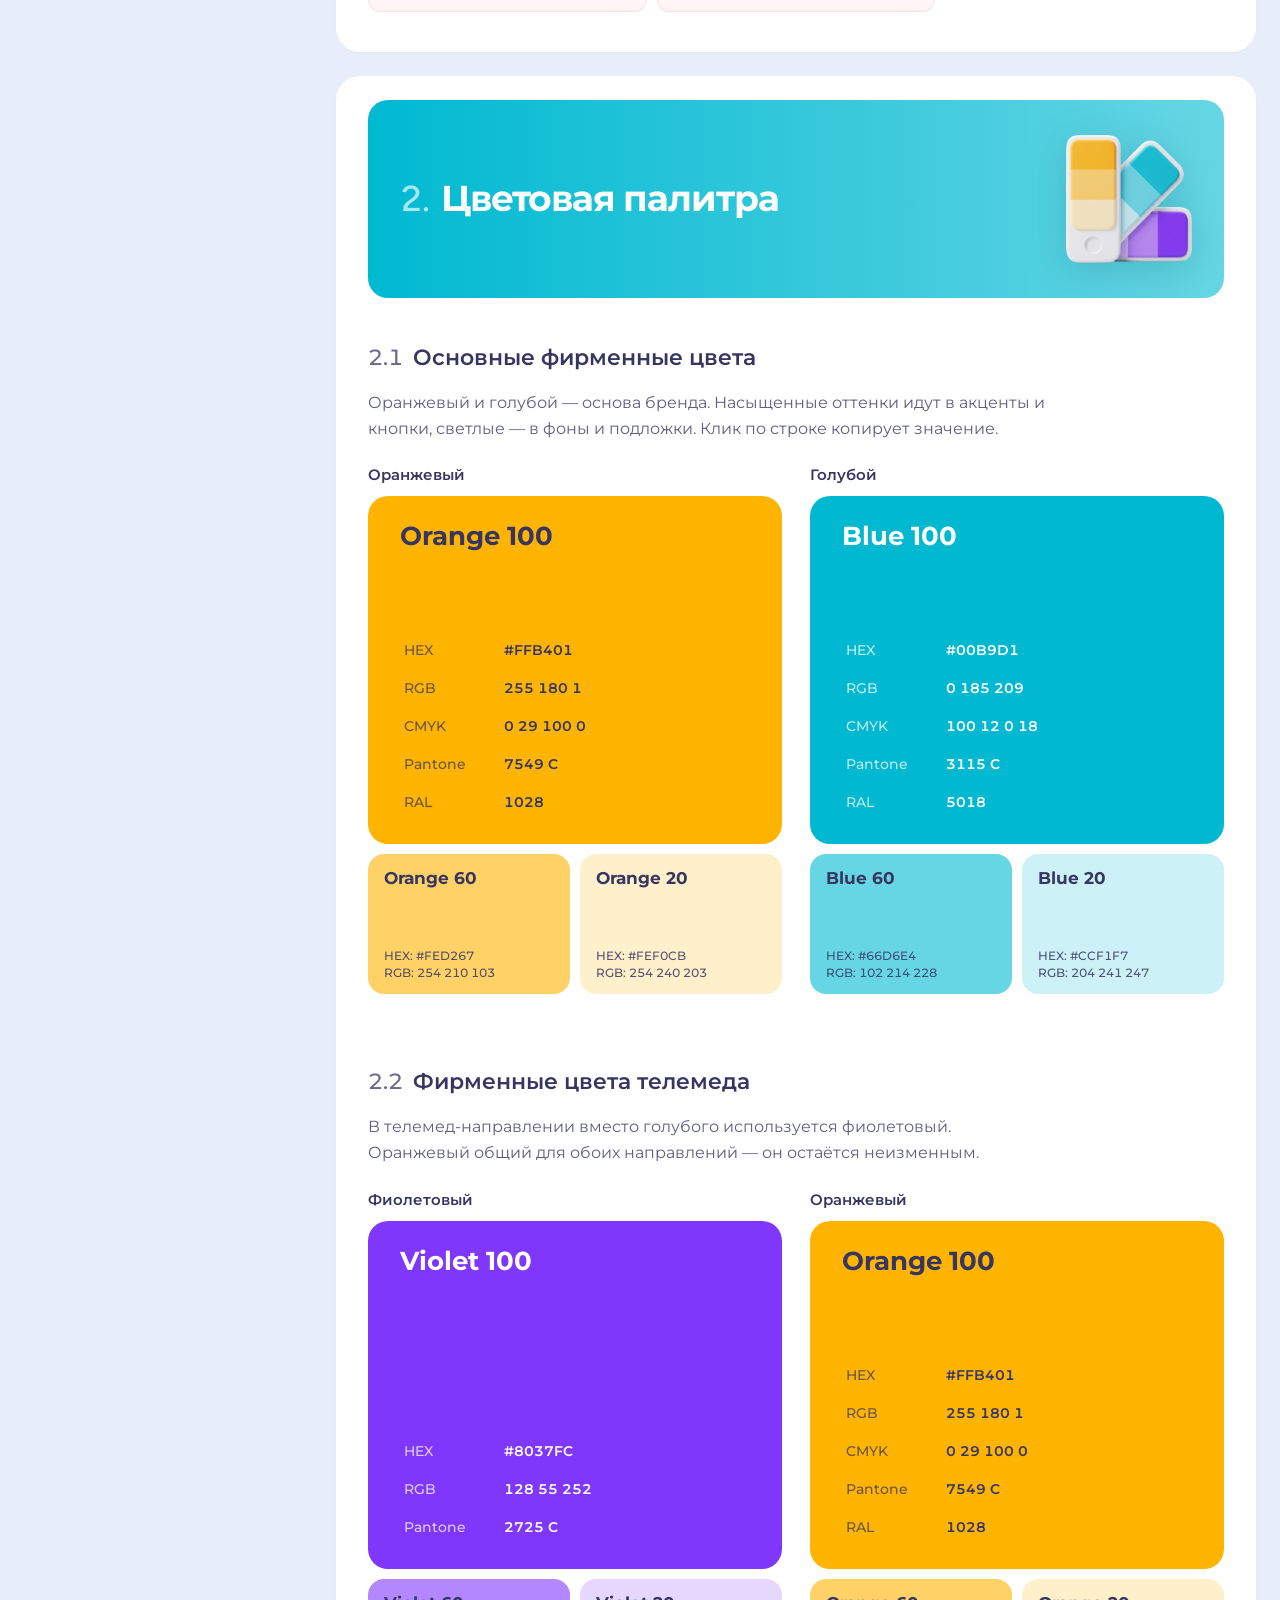
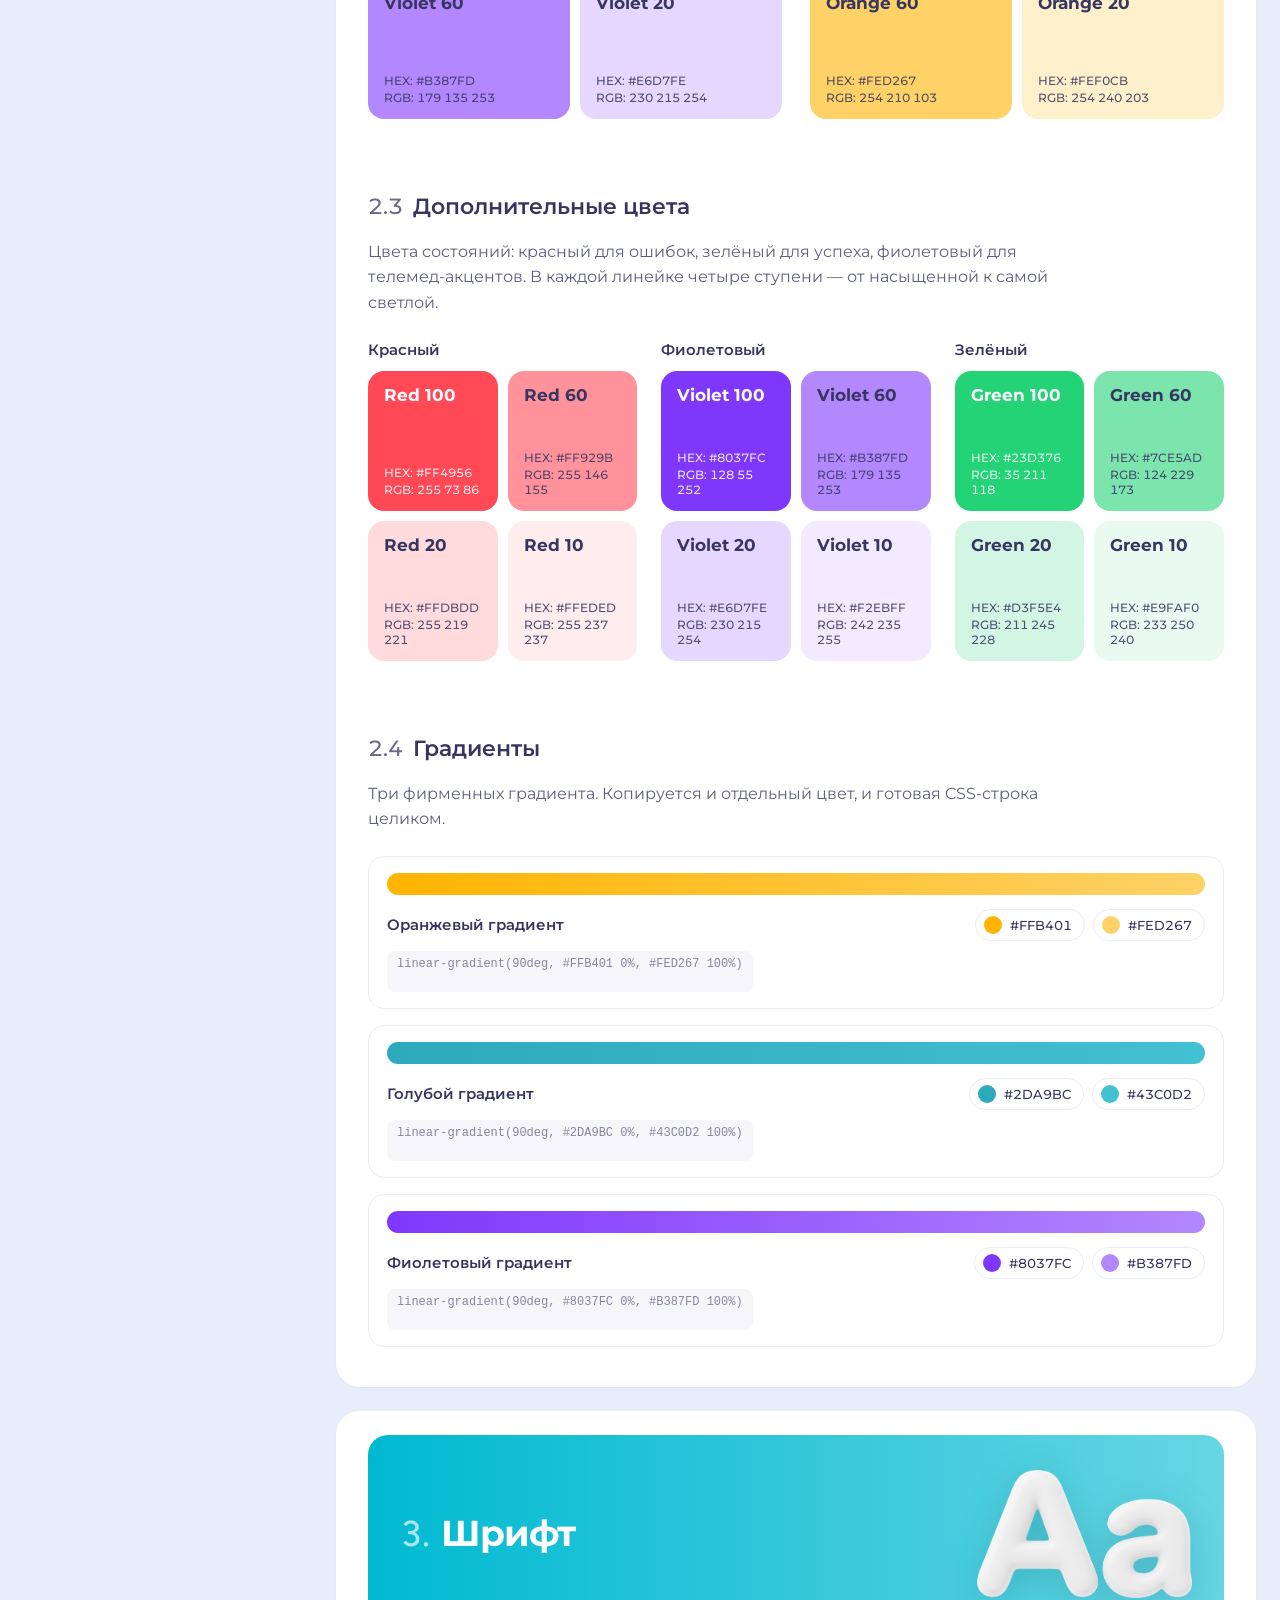
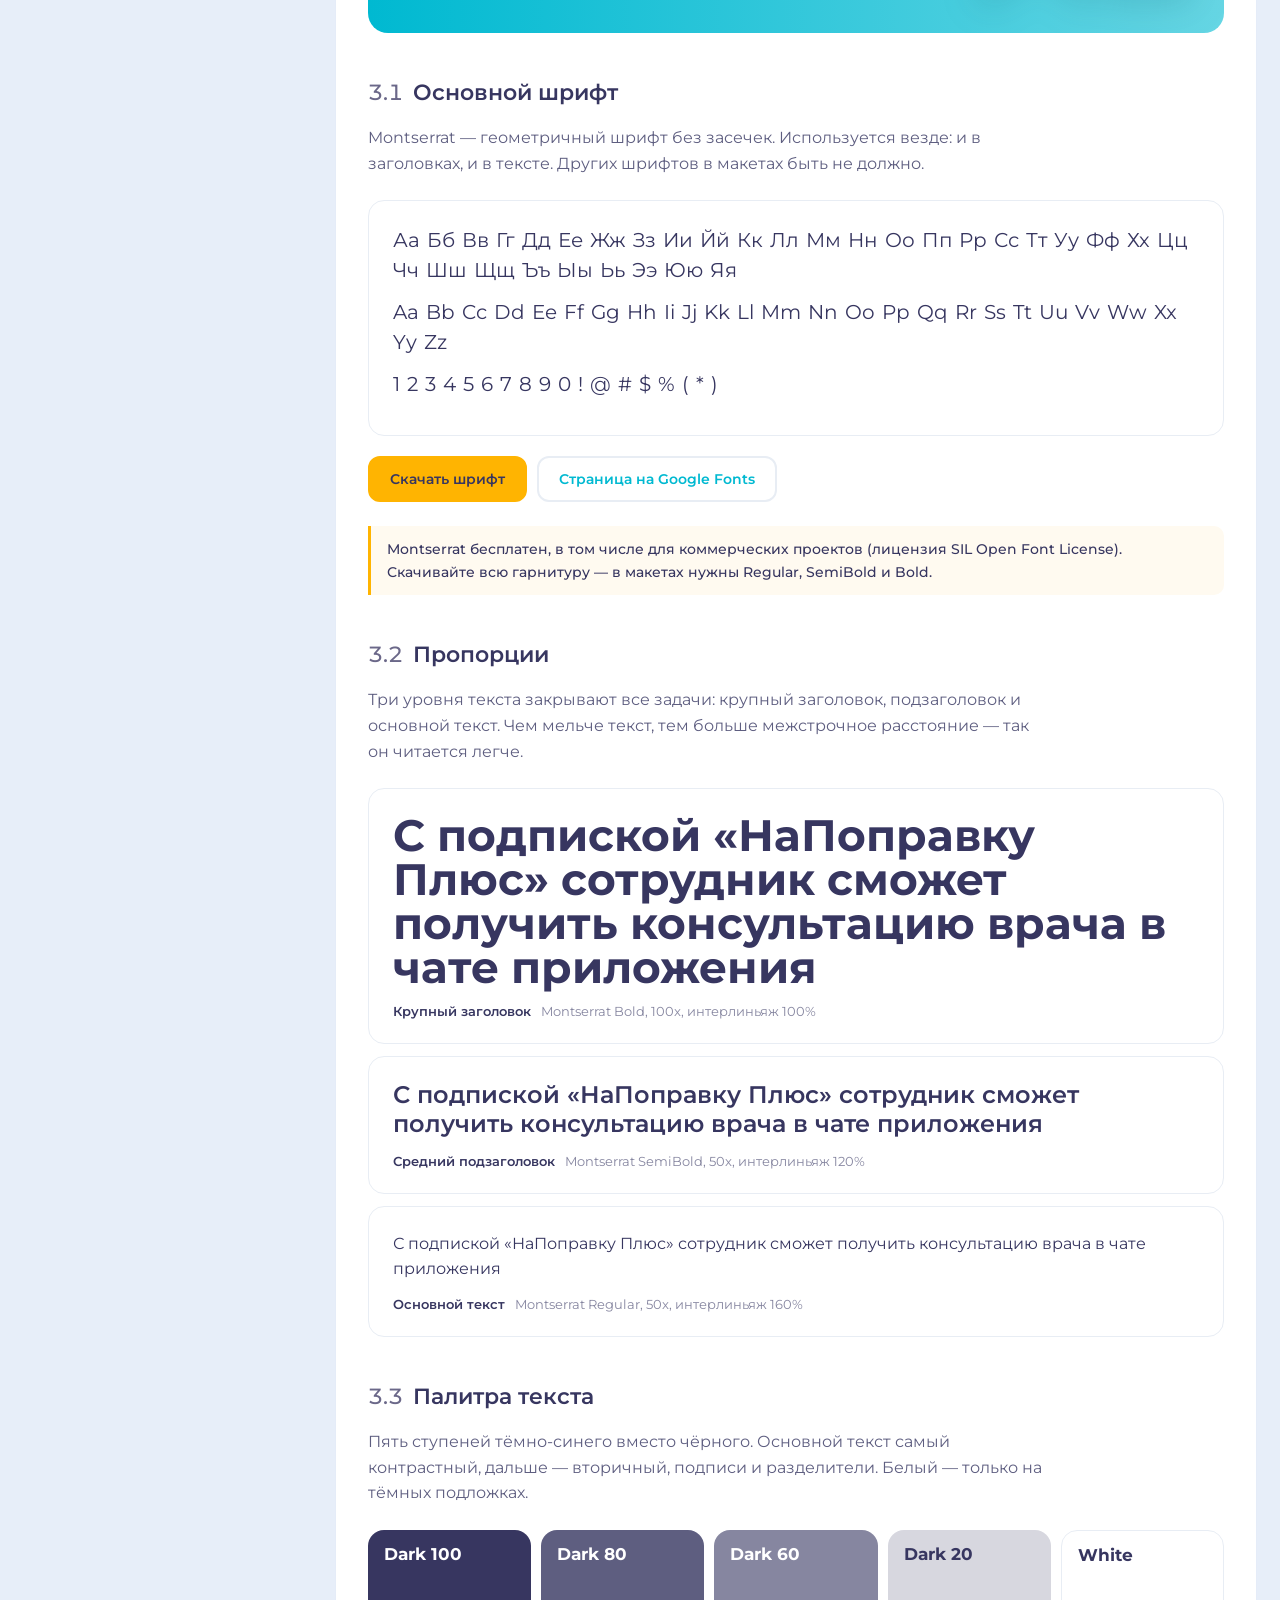
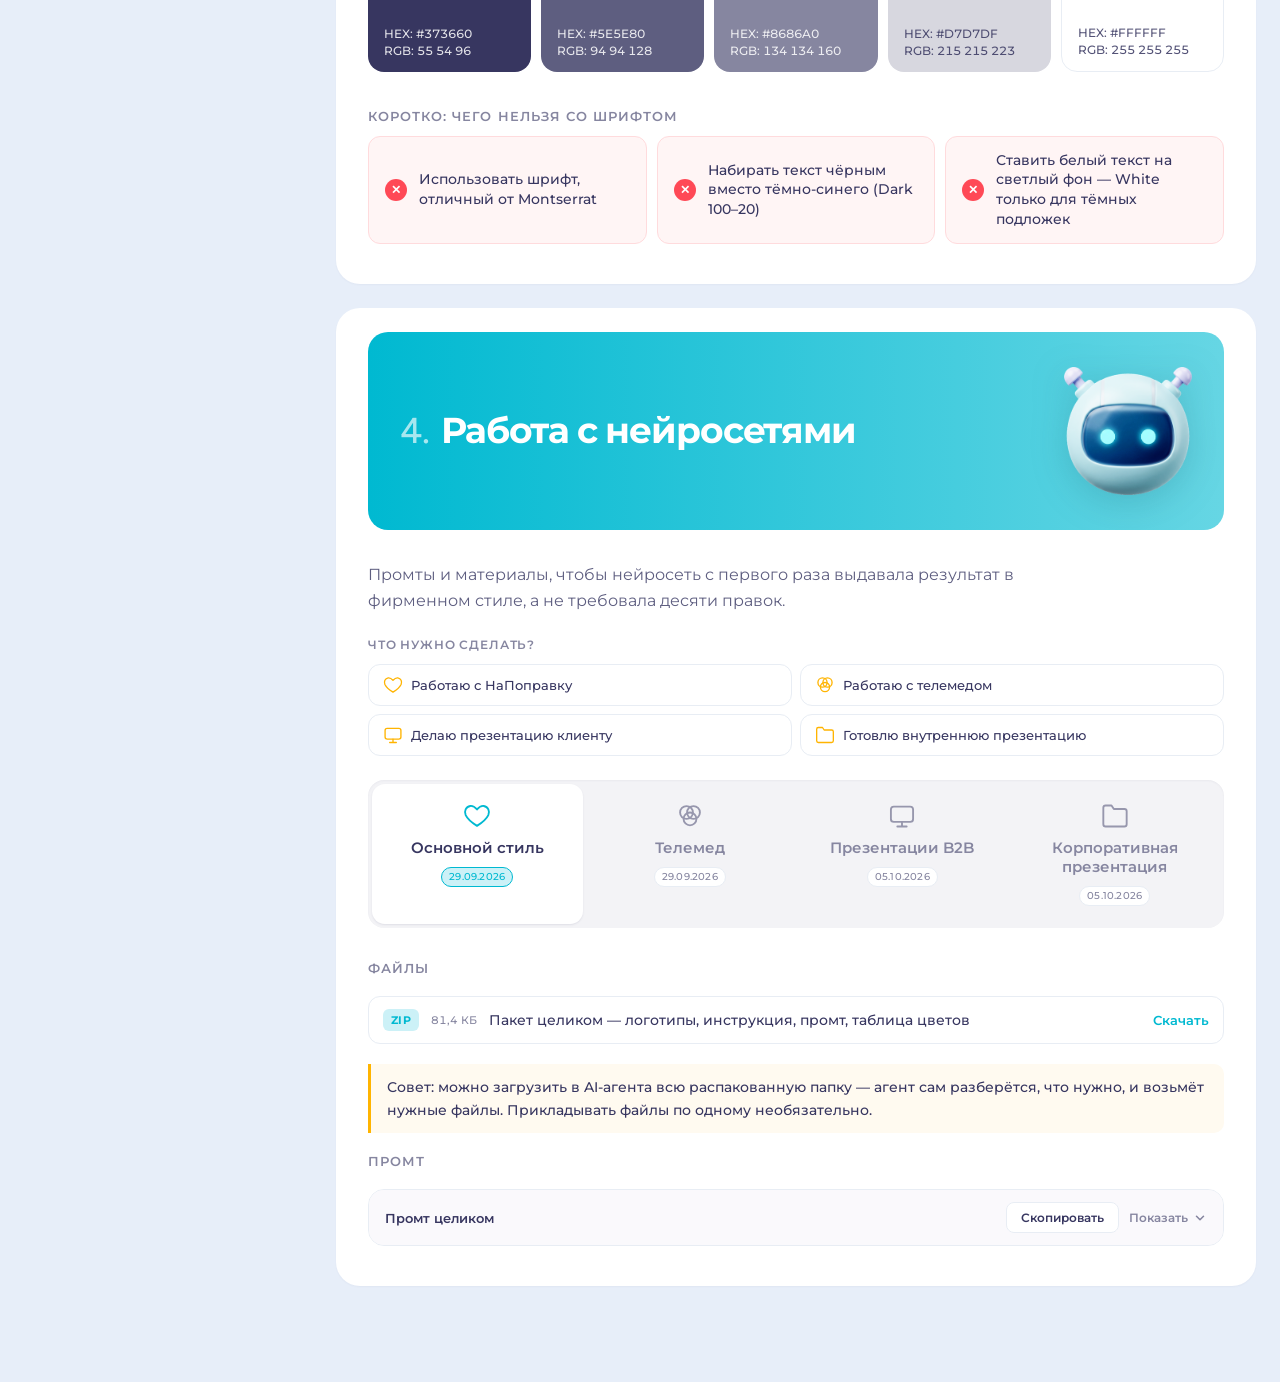
==== commit e4028085: "Disable dark theme: remove toggle button, dark media query and JS Removes sg-theme-toggle button, @m" ====
--- a/index.html
+++ b/index.html
@@ -76,7 +76,7 @@
 <style>
 .all-2{background:#e7eef9}
 .all-2 .sg-layout{--sg-copy-mask:url("data:image/svg+xml,%3Csvg%20width%3D%2226%22%20height%3D%2226%22%20viewBox%3D%220%200%2024%2024%22%20fill%3D%22none%22%20xmlns%3D%22http%3A//www.w3.org/2000/svg%22%3E%3Cpath%20fill-rule%3D%22evenodd%22%20clip-rule%3D%22evenodd%22%20d%3D%22M5.16146%207H12.8385C13.3657%206.99998%2013.8205%206.99997%2014.195%207.03057C14.5904%207.06287%2014.9836%207.13419%2015.362%207.32698C15.9265%207.6146%2016.3854%208.07354%2016.673%208.63803C16.8658%209.01641%2016.9371%209.40963%2016.9694%209.80497C17%2010.1795%2017%2010.6343%2017%2011.1614V18.8385C17%2019.3657%2017%2019.8205%2016.9694%2020.195C16.9371%2020.5904%2016.8658%2020.9836%2016.673%2021.362C16.3854%2021.9265%2015.9265%2022.3854%2015.362%2022.673C14.9836%2022.8658%2014.5904%2022.9371%2014.195%2022.9694C13.8205%2023%2013.3658%2023%2012.8386%2023H5.16148C4.63437%2023%204.17952%2023%203.80497%2022.9694C3.40963%2022.9371%203.01641%2022.8658%202.63803%2022.673C2.07354%2022.3854%201.6146%2021.9265%201.32698%2021.362C1.13419%2020.9836%201.06287%2020.5904%201.03057%2020.195C0.999965%2019.8205%200.999982%2019.3657%201%2018.8385V11.1615C0.999982%2010.6343%200.999965%2010.1796%201.03057%209.80497C1.06287%209.40963%201.13419%209.01641%201.32698%208.63803C1.6146%208.07354%202.07354%207.6146%202.63803%207.32698C3.01641%207.13419%203.40963%207.06287%203.80497%207.03057C4.17953%206.99997%204.63432%206.99998%205.16146%207Z%22%20fill%3D%22%23000%22/%3E%3Cpath%20fill-rule%3D%22evenodd%22%20clip-rule%3D%22evenodd%22%20d%3D%22M13.0001%202C13.0001%201.44772%2013.4478%201%2014.0001%201H16C16.5522%201%2017%201.44772%2017%202C17%202.55228%2016.5522%203%2016%203H14.0001C13.4478%203%2013.0001%202.55228%2013.0001%202ZM11.4999%201.98925C11.5074%202.54148%2011.0658%202.99522%2010.5136%203.0027C9.81969%203.01211%209.63945%203.06138%209.54601%203.10899C9.35785%203.20487%209.20487%203.35785%209.109%203.54601C9.06139%203.63945%209.01211%203.81968%209.00271%204.51355C8.99523%205.06578%208.54148%205.50739%207.98925%205.49991C7.43702%205.49242%206.99541%205.03868%207.00289%204.48645C7.01179%203.83022%207.04067%203.19995%207.32699%202.63803C7.61461%202.07354%208.07355%201.6146%208.63803%201.32698C9.19996%201.04067%209.83022%201.01178%2010.4865%201.00289C11.0387%200.995404%2011.4924%201.43701%2011.4999%201.98925ZM18.5001%201.98925C18.5076%201.43701%2018.9613%200.995404%2019.5136%201.00289C20.1698%201.01178%2020.8001%201.04067%2021.362%201.32698C21.9265%201.6146%2022.3854%202.07354%2022.673%202.63803C22.9593%203.19995%2022.9882%203.83021%2022.9971%204.48644C23.0046%205.03867%2022.563%205.49241%2022.0108%205.4999C21.4585%205.50738%2021.0048%205.06577%2020.9973%204.51354C20.9879%203.81968%2020.9386%203.63945%2020.891%203.54601C20.7951%203.35785%2020.6422%203.20487%2020.454%203.10899C20.3606%203.06139%2020.1803%203.01211%2019.4865%203.0027C18.9342%202.99522%2018.4926%202.54148%2018.5001%201.98925ZM22%206.99999C22.5523%206.99999%2023%207.44771%2023%207.99999V9.99999C23%2010.5523%2022.5523%2011%2022%2011C21.4477%2011%2021%2010.5523%2021%209.99999V7.99999C21%207.44771%2021.4477%206.99999%2022%206.99999ZM22.0108%2012.5001C22.563%2012.5076%2023.0046%2012.9613%2022.9971%2013.5135C22.9882%2014.1698%2022.9593%2014.8%2022.673%2015.362C22.3854%2015.9265%2021.9265%2016.3854%2021.362%2016.673C20.8001%2016.9593%2020.1698%2016.9882%2019.5136%2016.9971C18.9613%2017.0046%2018.5076%2016.563%2018.5001%2016.0108C18.4926%2015.4585%2018.9342%2015.0048%2019.4865%2014.9973C20.1803%2014.9879%2020.3606%2014.9386%2020.454%2014.891C20.6422%2014.7951%2020.7951%2014.6422%2020.891%2014.454C20.9386%2014.3606%2020.9879%2014.1803%2020.9973%2013.4864C21.0048%2012.9342%2021.4585%2012.4926%2022.0108%2012.5001Z%22%20fill%3D%22%23000%22/%3E%3C/svg%3E");--sg-ink:#373660;--sg-muted:#8686a0;--sg-lead:#5e5e80;--sg-accent:#00b9d1;--sg-accent-bg:#ccf1f7;--sg-active:#66d6e4;--sg-page:#e7eef9;
-  --sg-orange:#ffb401;--sg-line:#e8edf4;--sg-hover:rgba(255,255,255,.5);--sg-num:#6b6889;--sg-canvas:#fff;
+  --sg-orange:#ffb401;--sg-line:#e8edf4;--sg-hover:rgba(255,255,255,.5);--sg-num:#6b6889;--sg-canvas:#fff;--sg-sec-bg:#fff;
   display:grid;grid-template-columns:264px minmax(0,1fr);gap:48px;
   max-width:1280px;margin:0 auto;padding:40px 24px 96px;
   font-family:Montserrat,-apple-system,sans-serif;color:var(--sg-ink);align-items:start}
@@ -153,7 +153,7 @@
 
 .all-2 .sg-content{display:flex;flex-direction:column;gap:24px}
 /* «с чего начать» — ролевые точки входа перед разделом 1 */
-.all-2 .sg-intro{background:#fff;border-radius:24px;padding:24px 32px;box-shadow:0 1px 2px rgba(55,54,96,.04)}
+.all-2 .sg-intro{background:var(--sg-sec-bg,#fff);border-radius:24px;padding:24px 32px;box-shadow:0 1px 2px rgba(55,54,96,.04)}
 .all-2 .sg-intro__title{margin:0 0 8px;font:700 26px Montserrat,sans-serif;color:var(--sg-ink)}
 .all-2 .sg-intro__grid{display:grid;gap:12px;grid-template-columns:repeat(auto-fit,minmax(220px,1fr));margin-top:4px}
 .all-2 a.sg-intro__card,.all-2 a.sg-intro__card:link,.all-2 a.sg-intro__card:visited,
@@ -166,7 +166,7 @@
 .all-2 a.sg-intro__card b{font:700 15px Montserrat,sans-serif;color:var(--sg-ink)}
 .all-2 a.sg-intro__card span{font:400 13px/1.4 Montserrat,sans-serif;color:var(--sg-muted)}
 @media (max-width:640px){.all-2 .sg-intro{padding:16px 18px}}
-.all-2 .sg-sec.sg-l1{background:#fff;border-radius:24px;padding:24px 32px 40px;
+.all-2 .sg-sec.sg-l1{background:var(--sg-sec-bg,#fff);border-radius:24px;padding:24px 32px 40px;
   box-shadow:0 1px 2px rgba(55,54,96,.04)}
 
 /* плашка «Бета» в шапке раздела и в меню */
@@ -519,127 +519,52 @@
 /* ═══ Dark-mode & accessibility improvements ═══ */
 
 /* Dark-mode token overrides */
-@media (prefers-color-scheme: dark) {
-  body { background: #111827 !important; }
-  .all-2 { background: #111827 !important; }
-  .all-2 .sg-layout {
-    --sg-ink: #e2e8f2;
-    --sg-muted: #8a94aa;
-    --sg-lead: #9ba5bb;
-    --sg-accent: #22cde8;
-    --sg-accent-bg: #0c3d46;
-    --sg-active: #22cde8;
-    --sg-page: #111827;
-    --sg-line: #2c3548;
-    --sg-hover: rgba(255,255,255,.06);
-    --sg-num: #8a94aa;
-    --sg-canvas: #2a3448;
-  }
-  .all-2 .sg-sec.sg-l1,
-  .all-2 .sg-intro { background: #1e2535 !important; box-shadow: 0 1px 2px rgba(0,0,0,.3) !important; }
-  .all-2 .sg-nav {
-    background: rgba(17,24,39,.9) !important;
-    border-color: rgba(255,255,255,.08) !important;
-  }
-  .all-2 .sg-nav__filter {
-    background-color: rgba(255,255,255,.06) !important;
-    border-color: rgba(255,255,255,.1) !important;
-    color: #e2e8f2 !important;
-  }
-  .all-2 .sg-specimen,
-  .all-2 .sg-type,
-  .all-2 .sg-grad,
-  .all-2 .sg-doc,
-  .all-2 a.sg-intro__card,
-  .all-2 a.sg-intro__card:link,
-  .all-2 a.sg-intro__card:visited { background: #1e2535 !important; border-color: #2c3548 !important; }
-  .all-2 .sg-plain li,
-  .all-2 .sg-steps li,
-  .all-2 .sg-updated { background: #1e2535 !important; border-color: #2c3548 !important; }
-  .all-2 .sg-tabs { background: rgba(0,0,0,.25) !important; }
-  .all-2 .sg-tabs button.is-active { background: #2a3448 !important; box-shadow: 0 1px 2px rgba(0,0,0,.3) !important; }
-  .all-2 details.sg-prompt { background: #1e2535 !important; border-color: #2c3548 !important; }
-  .all-2 summary.sg-prompt__head { background: #18202f !important; }
-  .all-2 .sg-prompt__copy { background: #2a3448 !important; border-color: #3a4560 !important; color: #e2e8f2 !important; }
-  .all-2 .sg-note { background: #26200f !important; }
-  .all-2 .sg-callout { background: #0c3d46 !important; border-color: #1a5a6e !important; }
-  .all-2 a.sg-nav__feedback,
-  .all-2 a.sg-nav__feedback:link,
-  .all-2 a.sg-nav__feedback:visited { background: rgba(255,255,255,.04) !important; border-color: rgba(255,255,255,.1) !important; }
-  .all-2 a.sg-btn--ghost,
-  .all-2 a.sg-btn--ghost:link,
-  .all-2 a.sg-btn--ghost:visited { background: #1e2535 !important; border-color: #2c3548 !important; }
-  .all-2 .sg-grad__css { background: #18202f !important; }
-  .all-2 .sg-sample__plate { background: #2a3448 !important; }
-  .all-2 .sg-updated.is-stale { background: #26200f !important; border-color: #3d2c00 !important; }
-  .all-2 .sg-compact-toggle { background: #1e2535 !important; border-color: #2c3548 !important; }
-  .all-2 .sg-rule { background: #2a1a1b !important; border-color: #3a2020 !important; }
-  .all-2 .rp-card--do { background: #0d2a1e !important; }
-  .all-2 .rp-card--dont { background: #2a1010 !important; }
-  .all-2 .rp-card--why { background: #0e1e35 !important; }
-  .all-2 .rp-card--ctx { background: #1a1030 !important; }
-  .all-2 .rp-compare__row--ok { background: #26200f !important; }
-  .all-2 .rp-compare__row--best { background: #0d2a1e !important; }
-  .all-2 .sg-dont__frame { border-color: #2c3548 !important; background: #1e2535 !important; }
-  .all-2 .sg-grad__chip,
-  .all-2 .sg-grad__chip:hover { background: #1e2535 !important; border-color: #2c3548 !important; color: #e2e8f2 !important; }
-  .all-2 .sg-nav__badge { background: #0c3d46 !important; }
-  .all-2 .sg-cover { background: linear-gradient(90deg,#005f6b 0%,#007e8e 100%) !important; }
-  .all-2 .sg-big__row:hover { background: rgba(255,255,255,.08) !important; }
-  .all-2 .sg-copy__overlay { background: #0c3d46 !important; }
-  @media (hover:none) {
-    .all-2 .sg-copy__overlay { background: rgba(20,28,44,.92) !important; }
-  }
-}
-
-/* Same overrides triggered by explicit toggle */
-[data-theme="dark"] body { background: #111827 !important; }
-[data-theme="dark"] .all-2 { background: #111827 !important; }
-[data-theme="dark"] .all-2 .sg-layout {
-  --sg-ink: #e2e8f2; --sg-muted: #8a94aa; --sg-lead: #9ba5bb;
-  --sg-accent: #22cde8; --sg-accent-bg: #0c3d46; --sg-active: #22cde8;
-  --sg-page: #111827; --sg-line: #2c3548; --sg-hover: rgba(255,255,255,.06);
-  --sg-num: #8a94aa;
-}
-[data-theme="dark"] .all-2 .sg-sec.sg-l1,
-[data-theme="dark"] .all-2 .sg-intro { background: #1e2535 !important; box-shadow: 0 1px 2px rgba(0,0,0,.3) !important; }
-[data-theme="dark"] .all-2 .sg-nav { background: rgba(17,24,39,.9) !important; border-color: rgba(255,255,255,.08) !important; }
-[data-theme="dark"] .all-2 .sg-nav__filter { background-color: rgba(255,255,255,.06) !important; border-color: rgba(255,255,255,.1) !important; color: #e2e8f2 !important; }
-[data-theme="dark"] .all-2 .sg-specimen,
-[data-theme="dark"] .all-2 .sg-type,
-[data-theme="dark"] .all-2 .sg-grad,
-[data-theme="dark"] .all-2 .sg-doc,
-[data-theme="dark"] .all-2 a.sg-intro__card { background: #1e2535 !important; border-color: #2c3548 !important; }
-[data-theme="dark"] .all-2 .sg-plain li,
-[data-theme="dark"] .all-2 .sg-steps li,
-[data-theme="dark"] .all-2 .sg-updated { background: #1e2535 !important; border-color: #2c3548 !important; }
-[data-theme="dark"] .all-2 .sg-tabs { background: rgba(0,0,0,.25) !important; }
-[data-theme="dark"] .all-2 .sg-tabs button.is-active { background: #2a3448 !important; }
-[data-theme="dark"] .all-2 details.sg-prompt { background: #1e2535 !important; border-color: #2c3548 !important; }
-[data-theme="dark"] .all-2 summary.sg-prompt__head { background: #18202f !important; }
-[data-theme="dark"] .all-2 .sg-prompt__copy { background: #2a3448 !important; border-color: #3a4560 !important; color: #e2e8f2 !important; }
-[data-theme="dark"] .all-2 .sg-note { background: #26200f !important; }
-[data-theme="dark"] .all-2 .sg-callout { background: #0c3d46 !important; border-color: #1a5a6e !important; }
-[data-theme="dark"] .all-2 a.sg-nav__feedback { background: rgba(255,255,255,.04) !important; border-color: rgba(255,255,255,.1) !important; }
-[data-theme="dark"] .all-2 a.sg-btn--ghost { background: #1e2535 !important; border-color: #2c3548 !important; }
-[data-theme="dark"] .all-2 .sg-grad__css { background: #18202f !important; }
-[data-theme="dark"] .all-2 .sg-sample__plate { background: #2a3448 !important; }
-[data-theme="dark"] .all-2 .sg-updated.is-stale { background: #26200f !important; }
-[data-theme="dark"] .all-2 .sg-compact-toggle { background: #1e2535 !important; border-color: #2c3548 !important; }
-[data-theme="dark"] .all-2 .sg-rule { background: #2a1a1b !important; border-color: #3a2020 !important; }
-[data-theme="dark"] .all-2 .rp-card--do { background: #0d2a1e !important; }
-[data-theme="dark"] .all-2 .rp-card--dont { background: #2a1010 !important; }
-[data-theme="dark"] .all-2 .rp-card--why { background: #0e1e35 !important; }
-[data-theme="dark"] .all-2 .rp-card--ctx { background: #1a1030 !important; }
-[data-theme="dark"] .all-2 .rp-compare__row--ok { background: #26200f !important; }
-[data-theme="dark"] .all-2 .rp-compare__row--best { background: #0d2a1e !important; }
-[data-theme="dark"] .all-2 .sg-dont__frame { border-color: #2c3548 !important; background: #1e2535 !important; }
-[data-theme="dark"] .all-2 .sg-grad__chip { background: #1e2535 !important; border-color: #2c3548 !important; color: #e2e8f2 !important; }
-[data-theme="dark"] .all-2 .sg-nav__badge { background: #0c3d46 !important; }
-[data-theme="dark"] .all-2 .sg-cover { background: linear-gradient(90deg,#005f6b 0%,#007e8e 100%) !important; }
-
-/* Light theme explicit override (keep original when forced) */
+
+
+/* Light theme explicit override — cancels @media dark when user forces light */
+[data-theme="light"] body { background: #e7eef9 !important; }
 [data-theme="light"] .all-2 { background: #e7eef9 !important; }
+[data-theme="light"] .all-2 .sg-layout {
+  --sg-ink: #373660; --sg-muted: #8686a0; --sg-lead: #5e5e80;
+  --sg-accent: #00b9d1; --sg-accent-bg: #ccf1f7; --sg-active: #66d6e4;
+  --sg-page: #e7eef9; --sg-line: #e8edf4; --sg-hover: rgba(255,255,255,.5);
+  --sg-num: #6b6889; --sg-canvas: #fff; --sg-sec-bg: #fff;
+}
+[data-theme="light"] .all-2 .sg-sec.sg-l1,
+[data-theme="light"] .all-2 .sg-intro { background: #fff !important; box-shadow: 0 1px 2px rgba(55,54,96,.04) !important; }
+[data-theme="light"] .all-2 .sg-nav { background: rgba(255,255,255,.62) !important; border-color: rgba(255,255,255,.6) !important; }
+[data-theme="light"] .all-2 .sg-nav__filter { background-color: rgba(255,255,255,.5) !important; border-color: rgba(255,255,255,.7) !important; color: #373660 !important; }
+[data-theme="light"] .all-2 .sg-specimen,
+[data-theme="light"] .all-2 .sg-type,
+[data-theme="light"] .all-2 .sg-grad,
+[data-theme="light"] .all-2 .sg-doc,
+[data-theme="light"] .all-2 a.sg-intro__card { background: #fff !important; border-color: #e8edf4 !important; }
+[data-theme="light"] .all-2 .sg-plain li,
+[data-theme="light"] .all-2 .sg-steps li,
+[data-theme="light"] .all-2 .sg-updated { background: #fff !important; border-color: #e8edf4 !important; }
+[data-theme="light"] .all-2 .sg-tabs { background: rgba(55,54,96,.06) !important; }
+[data-theme="light"] .all-2 .sg-tabs button.is-active { background: #fff !important; box-shadow: 0 1px 2px rgba(55,54,96,.1) !important; }
+[data-theme="light"] .all-2 details.sg-prompt { background: #fff !important; border-color: #e8edf4 !important; }
+[data-theme="light"] .all-2 summary.sg-prompt__head { background: #faf9fc !important; }
+[data-theme="light"] .all-2 .sg-prompt__copy { background: #fff !important; border-color: #e8edf4 !important; color: #373660 !important; }
+[data-theme="light"] .all-2 .sg-note { background: #fffaf0 !important; }
+[data-theme="light"] .all-2 .sg-callout { background: #ccf1f7 !important; border-color: #bde8f3 !important; }
+[data-theme="light"] .all-2 a.sg-nav__feedback { background: rgba(255,255,255,.5) !important; border-color: rgba(255,255,255,.7) !important; }
+[data-theme="light"] .all-2 a.sg-btn--ghost { background: #fff !important; border-color: #e8edf4 !important; }
+[data-theme="light"] .all-2 .sg-grad__css { background: #f6f6fa !important; }
+[data-theme="light"] .all-2 .sg-sample__plate { background: #fff !important; }
+[data-theme="light"] .all-2 .sg-compact-toggle { background: #fff !important; border-color: #e8edf4 !important; }
+[data-theme="light"] .all-2 .sg-rule { background: #fff5f5 !important; border-color: #ffdbdd !important; }
+[data-theme="light"] .all-2 .rp-card--do { background: #e9faf0 !important; }
+[data-theme="light"] .all-2 .rp-card--dont { background: #ffeded !important; }
+[data-theme="light"] .all-2 .rp-card--why { background: #eaf3ff !important; }
+[data-theme="light"] .all-2 .rp-card--ctx { background: #f6efff !important; }
+[data-theme="light"] .all-2 .rp-compare__row--ok { background: #fef7e0 !important; }
+[data-theme="light"] .all-2 .rp-compare__row--best { background: #e9faf0 !important; }
+[data-theme="light"] .all-2 .sg-dont__frame { border-color: #e8edf4 !important; background: transparent !important; }
+[data-theme="light"] .all-2 .sg-grad__chip { background: #fff !important; border-color: #e8edf4 !important; color: #373660 !important; }
+[data-theme="light"] .all-2 .sg-nav__badge { background: #ccf1f7 !important; }
+[data-theme="light"] .all-2 .sg-cover { background: linear-gradient(90deg,#00b9d1 0%,#66d6e4 100%) !important; }
 
 /* Dark-mode toggle button */
 .sg-theme-toggle {
@@ -663,15 +588,12 @@
 .sg-theme-toggle:focus-visible { outline: 2px solid var(--sg-accent,#00b9d1); outline-offset: 2px; }
 .sg-theme-toggle .icon-sun { display: none; }
 .sg-theme-toggle .icon-moon { display: block; }
-[data-theme="dark"] .sg-theme-toggle,
+.sg-theme-toggle,
 @media (prefers-color-scheme: dark) {
   .sg-theme-toggle:not([data-forced="light"]) { background: #1e2535; color: #e2e8f2; border-color: #2c3548; }
   .sg-theme-toggle:not([data-forced="light"]) .icon-sun { display: block; }
   .sg-theme-toggle:not([data-forced="light"]) .icon-moon { display: none; }
 }
-[data-theme="dark"] .sg-theme-toggle { background: #1e2535 !important; color: #e2e8f2 !important; border-color: #2c3548 !important; }
-[data-theme="dark"] .sg-theme-toggle .icon-sun { display: block !important; }
-[data-theme="dark"] .sg-theme-toggle .icon-moon { display: none !important; }
 [data-theme="light"] .sg-theme-toggle .icon-sun { display: none !important; }
 [data-theme="light"] .sg-theme-toggle .icon-moon { display: block !important; }
 
@@ -702,7 +624,8 @@
 @media (prefers-color-scheme: dark) {
   .sg-back-top { background: #1e2535; color: #e2e8f2; border-color: #2c3548; }
 }
-[data-theme="dark"] .sg-back-top { background: #1e2535 !important; color: #e2e8f2 !important; border-color: #2c3548 !important; }
+[data-theme="light"] .sg-back-top { background: #fff !important; color: #373660 !important; border-color: rgba(0,0,0,.12) !important; }
+[data-theme="light"] .sg-theme-toggle { background: #fff !important; color: #373660 !important; border-color: rgba(0,0,0,.12) !important; }
 
 /* Improved reduced-motion: also silence animations */
 @media (prefers-reduced-motion: reduce) {
@@ -792,7 +715,7 @@
 .all-2 .text-block-14 { white-space: nowrap; }
 </style>
 </head>
-<body><button aria-label="Переключить тему оформления" class="sg-theme-toggle" id="sg-theme-toggle" type="button"><svg aria-hidden="true" class="icon-moon" fill="none" height="20" stroke="currentColor" stroke-linecap="round" stroke-linejoin="round" stroke-width="1.8" viewBox="0 0 24 24" width="20"><path d="M21 12.79A9 9 0 1 1 11.21 3 7 7 0 0 0 21 12.79z"/></svg><svg aria-hidden="true" class="icon-sun" fill="none" height="20" stroke="currentColor" stroke-linecap="round" stroke-linejoin="round" stroke-width="1.8" viewBox="0 0 24 24" width="20"><circle cx="12" cy="12" r="5"/><line x1="12" x2="12" y1="1" y2="3"/><line x1="12" x2="12" y1="21" y2="23"/><line x1="4.22" x2="5.64" y1="4.22" y2="5.64"/><line x1="18.36" x2="19.78" y1="18.36" y2="19.78"/><line x1="1" x2="3" y1="12" y2="12"/><line x1="21" x2="23" y1="12" y2="12"/><line x1="4.22" x2="5.64" y1="19.78" y2="18.36"/><line x1="18.36" x2="19.78" y1="5.64" y2="4.22"/></svg></button><button aria-label="Вернуться вверх" class="sg-back-top" id="sg-back-top" type="button"><svg aria-hidden="true" fill="none" height="20" stroke="currentColor" stroke-linecap="round" stroke-linejoin="round" stroke-width="2" viewBox="0 0 24 24" width="20"><polyline points="18 15 12 9 6 15"/></svg></button>
+<body><button aria-label="Вернуться вверх" class="sg-back-top" id="sg-back-top" type="button"><svg aria-hidden="true" fill="none" height="20" stroke="currentColor" stroke-linecap="round" stroke-linejoin="round" stroke-width="2" viewBox="0 0 24 24" width="20"><polyline points="18 15 12 9 6 15"/></svg></button>
 <div class="all-2"><div class="sg-layout"><button aria-expanded="false" class="sg-burger" id="sg-burger" type="button">Разделы</button><aside class="sg-nav" id="sg-nav"><picture><source media="(prefers-color-scheme: dark)" srcset="images/logo-dark-color.svg"/><img alt="НаПоправку" class="sg-nav__logo" id="sg-nav-logo" src="images/group-277131981.svg" width="188"/></picture><input aria-label="Найти раздел" class="sg-nav__filter" id="sg-filter" placeholder="Найти раздел" type="search"/><nav aria-label="Разделы гайдлайна" class="sg-nav__body" id="sg-nav-body"><ul class="sg-nav__list sg-nav__list--1"><li class="sg-nav__item"><div class="sg-nav__row"><button aria-controls="grp-logotip-i-znak" aria-expanded="false" aria-label="Развернуть раздел Логотип и знак" class="sg-nav__toggle" type="button"><svg aria-hidden="true" focusable="false" height="14" viewbox="0 0 16 16" width="14"><path d="M6 3.5 10.5 8 6 12.5" fill="none" stroke="currentColor" stroke-linecap="round" stroke-linejoin="round" stroke-width="1.8"></path></svg></button><a class="sg-nav__link sg-nav__link--1" data-target="logotip-i-znak" href="#logotip-i-znak"><span class="sg-nav__text">Логотип и знак</span></a></div><ul class="sg-nav__list sg-nav__list--2" hidden="" id="grp-logotip-i-znak"><li class="sg-nav__item"><div class="sg-nav__row"><span aria-hidden="true" class="sg-nav__toggle sg-nav__toggle--empty"></span><a class="sg-nav__link sg-nav__link--2" data-target="obshchaia-informatsiia" href="#obshchaia-informatsiia"><span class="sg-nav__num">1.1</span><span class="sg-nav__text">Общая информация</span></a></div></li><li class="sg-nav__item"><div class="sg-nav__row"><span aria-hidden="true" class="sg-nav__toggle sg-nav__toggle--empty"></span><a class="sg-nav__link sg-nav__link--2" data-target="osnovnoi-logotip" href="#osnovnoi-logotip"><span class="sg-nav__num">1.2</span><span class="sg-nav__text">Основной логотип</span></a></div></li><li class="sg-nav__item"><div class="sg-nav__row"><span aria-hidden="true" class="sg-nav__toggle sg-nav__toggle--empty"></span><a class="sg-nav__link sg-nav__link--2" data-target="napopravku-plius" href="#napopravku-plius"><span class="sg-nav__num">1.3</span><span class="sg-nav__text">НаПоправку Плюс</span></a></div></li><li class="sg-nav__item"><div class="sg-nav__row"><span aria-hidden="true" class="sg-nav__toggle sg-nav__toggle--empty"></span><a class="sg-nav__link sg-nav__link--2" data-target="napopravku-dlia-klinik" href="#napopravku-dlia-klinik"><span class="sg-nav__num">1.4</span><span class="sg-nav__text">НаПоправку для клиник</span></a></div></li><li class="sg-nav__item"><div class="sg-nav__row"><span aria-hidden="true" class="sg-nav__toggle sg-nav__toggle--empty"></span><a class="sg-nav__link sg-nav__link--2" data-target="okhrannoe-pole" href="#okhrannoe-pole"><span class="sg-nav__num">1.5</span><span class="sg-nav__text">Охранное поле</span></a></div></li><li class="sg-nav__item"><div class="sg-nav__row"><span aria-hidden="true" class="sg-nav__toggle sg-nav__toggle--empty"></span><a class="sg-nav__link sg-nav__link--2" data-target="minimalnyi-razmer" href="#minimalnyi-razmer"><span class="sg-nav__num">1.6</span><span class="sg-nav__text">Минимальные размеры</span></a></div></li><li class="sg-nav__item"><div class="sg-nav__row"><span aria-hidden="true" class="sg-nav__toggle sg-nav__toggle--empty"></span><a class="sg-nav__link sg-nav__link--2" data-target="variativnost-logotipa" href="#variativnost-logotipa"><span class="sg-nav__num">1.7</span><span class="sg-nav__text">Вариативность логотипа</span></a></div></li><li class="sg-nav__item"><div class="sg-nav__row"><span aria-hidden="true" class="sg-nav__toggle sg-nav__toggle--empty"></span><a class="sg-nav__link sg-nav__link--2" data-target="slozhnye-fony" href="#slozhnye-fony"><span class="sg-nav__num">1.8</span><span class="sg-nav__text">Использование на сложных фонах</span></a></div></li><li class="sg-nav__item"><div class="sg-nav__row"><span aria-hidden="true" class="sg-nav__toggle sg-nav__toggle--empty"></span><a class="sg-nav__link sg-nav__link--2" data-target="nedopustimoe-ispolzovanie" href="#nedopustimoe-ispolzovanie"><span class="sg-nav__num">1.9</span><span class="sg-nav__text">Недопустимое использование</span></a></div></li></ul></li><li class="sg-nav__item"><div class="sg-nav__row"><button aria-controls="grp-tsvetovaia-palitra" aria-expanded="false" aria-label="Развернуть раздел Цветовая палитра" class="sg-nav__toggle" type="button"><svg aria-hidden="true" focusable="false" height="14" viewbox="0 0 16 16" width="14"><path d="M6 3.5 10.5 8 6 12.5" fill="none" stroke="currentColor" stroke-linecap="round" stroke-linejoin="round" stroke-width="1.8"></path></svg></button><a class="sg-nav__link sg-nav__link--1" data-target="tsvetovaia-palitra" href="#tsvetovaia-palitra"><span class="sg-nav__text">Цветовая палитра</span></a></div><ul class="sg-nav__list sg-nav__list--2" hidden="" id="grp-tsvetovaia-palitra"><li class="sg-nav__item"><div class="sg-nav__row"><span aria-hidden="true" class="sg-nav__toggle sg-nav__toggle--empty"></span><a class="sg-nav__link sg-nav__link--2" data-target="osnovnye-firmennye-tsveta" href="#osnovnye-firmennye-tsveta"><span class="sg-nav__num">2.1</span><span class="sg-nav__text">Основные фирменные цвета</span></a></div></li><li class="sg-nav__item"><div class="sg-nav__row"><span aria-hidden="true" class="sg-nav__toggle sg-nav__toggle--empty"></span><a class="sg-nav__link sg-nav__link--2" data-target="firmennye-tsveta-telemeda" href="#firmennye-tsveta-telemeda"><span class="sg-nav__num">2.2</span><span class="sg-nav__text">Фирменные цвета телемеда</span></a></div></li><li class="sg-nav__item"><div class="sg-nav__row"><span aria-hidden="true" class="sg-nav__toggle sg-nav__toggle--empty"></span><a class="sg-nav__link sg-nav__link--2" data-target="dopolnitelnye-tsveta" href="#dopolnitelnye-tsveta"><span class="sg-nav__num">2.3</span><span class="sg-nav__text">Дополнительные цвета</span></a></div></li><li class="sg-nav__item"><div class="sg-nav__row"><span aria-hidden="true" class="sg-nav__toggle sg-nav__toggle--empty"></span><a class="sg-nav__link sg-nav__link--2" data-target="gradienty" href="#gradienty"><span class="sg-nav__num">2.4</span><span class="sg-nav__text">Градиенты</span></a></div></li></ul></li><li class="sg-nav__item"><div class="sg-nav__row"><button aria-controls="grp-shrift" aria-expanded="false" aria-label="Развернуть раздел Шрифт" class="sg-nav__toggle" type="button"><svg aria-hidden="true" focusable="false" height="14" viewbox="0 0 16 16" width="14"><path d="M6 3.5 10.5 8 6 12.5" fill="none" stroke="currentColor" stroke-linecap="round" stroke-linejoin="round" stroke-width="1.8"></path></svg></button><a class="sg-nav__link sg-nav__link--1" data-target="shrift" href="#shrift"><span class="sg-nav__text">Шрифт</span></a></div><ul class="sg-nav__list sg-nav__list--2" hidden="" id="grp-shrift"><li class="sg-nav__item"><div class="sg-nav__row"><span aria-hidden="true" class="sg-nav__toggle sg-nav__toggle--empty"></span><a class="sg-nav__link sg-nav__link--2" data-target="osnovnoi-shrift" href="#osnovnoi-shrift"><span class="sg-nav__num">3.1</span><span class="sg-nav__text">Основной шрифт</span></a></div></li><li class="sg-nav__item"><div class="sg-nav__row"><span aria-hidden="true" class="sg-nav__toggle sg-nav__toggle--empty"></span><a class="sg-nav__link sg-nav__link--2" data-target="proportsii" href="#proportsii"><span class="sg-nav__num">3.2</span><span class="sg-nav__text">Пропорции</span></a></div></li><li class="sg-nav__item"><div class="sg-nav__row"><span aria-hidden="true" class="sg-nav__toggle sg-nav__toggle--empty"></span><a class="sg-nav__link sg-nav__link--2" data-target="palitra-teksta" href="#palitra-teksta"><span class="sg-nav__num">3.3</span><span class="sg-nav__text">Палитра текста</span></a></div></li></ul></li><li class="sg-nav__item"><div class="sg-nav__row"><button aria-controls="grp-rabota-s-neirosetiami" aria-expanded="false" aria-label="Развернуть раздел Работа с нейросетями" class="sg-nav__toggle" type="button"><svg aria-hidden="true" focusable="false" height="14" viewbox="0 0 16 16" width="14"><path d="M6 3.5 10.5 8 6 12.5" fill="none" stroke="currentColor" stroke-linecap="round" stroke-linejoin="round" stroke-width="1.8"></path></svg></button><a class="sg-nav__link sg-nav__link--1" data-target="rabota-s-neirosetiami" href="#rabota-s-neirosetiami"><span class="sg-nav__text">Работа с нейросетями</span></a></div><ul class="sg-nav__list sg-nav__list--2" hidden="" id="grp-rabota-s-neirosetiami"><li class="sg-nav__item"><div class="sg-nav__row"><span aria-hidden="true" class="sg-nav__toggle sg-nav__toggle--empty"></span><a class="sg-nav__link sg-nav__link--2" data-target="ai-na-obsij-stil" href="#ai-na-obsij-stil"><span class="sg-nav__num">4.1</span><span class="sg-nav__text">Основной стиль</span></a></div></li><li class="sg-nav__item"><div class="sg-nav__row"><span aria-hidden="true" class="sg-nav__toggle sg-nav__toggle--empty"></span><a class="sg-nav__link sg-nav__link--2" data-target="ai-stil-telemeda" href="#ai-stil-telemeda"><span class="sg-nav__num">4.2</span><span class="sg-nav__text">Телемед</span></a></div></li><li class="sg-nav__item"><div class="sg-nav__row"><span aria-hidden="true" class="sg-nav__toggle sg-nav__toggle--empty"></span><a class="sg-nav__link sg-nav__link--2" data-target="tab-panel-client" href="#tab-panel-client"><span class="sg-nav__num">4.3</span><span class="sg-nav__text">Презентации B2B</span></a></div></li><li class="sg-nav__item"><div class="sg-nav__row"><span aria-hidden="true" class="sg-nav__toggle sg-nav__toggle--empty"></span><a class="sg-nav__link sg-nav__link--2" data-target="tab-panel-internal" href="#tab-panel-internal"><span class="sg-nav__num">4.4</span><span class="sg-nav__text">Корпоративные презентации</span></a></div></li></ul></li></ul></li></ul></nav><a class="sg-nav__feedback" href="mailto:i.isanbaev@napopravku.ru?subject=Гайдлайн: нашёл неточность">✎ Нашли неточность — написать</a></aside><div class="sg-content"><div class="sg-intro"><h2 class="sg-intro__title">С чего начать</h2><p class="sg-lead">Гайдлайн большой, и необязательно читать его подряд от начала до конца — выберите то, что нужно именно вам.</p><div class="sg-intro__grid"><a class="sg-intro__card" href="#logotip-i-znak"><svg aria-hidden="true" fill="none" height="40" stroke="currentColor" stroke-linecap="round" stroke-linejoin="round" stroke-width="1.6" viewbox="0 0 24 24" width="40"><path d="M12 3C7 3 3 6.8 3 11.5 3 15 5.5 17 8 17h1.2c.9 0 1.5.9 1.1 1.7l-.3.6c-.5 1 .2 2.2 1.3 2.2C16.9 21.5 21 17.1 21 12 21 6.9 17 3 12 3z"></path><circle cx="7.8" cy="10.3" fill="currentColor" r="1.1" stroke="none"></circle><circle cx="12" cy="7.3" fill="currentColor" r="1.1" stroke="none"></circle><circle cx="16.2" cy="10.3" fill="currentColor" r="1.1" stroke="none"></circle></svg><div class="sg-intro__text"><b>Дизайнеру</b><span>Логотип, цвета, шрифт — разделы 1–3</span></div></a><a class="sg-intro__card" href="#rabota-s-neirosetiami"><svg aria-hidden="true" fill="currentColor" height="40" viewbox="0 0 24 24" width="40"><path d="M12 2.5c.4 3.6 1.2 5.9 2.4 7.1 1.2 1.2 3.5 2 7.1 2.4-3.6.4-5.9 1.2-7.1 2.4-1.2 1.2-2 3.5-2.4 7.1-.4-3.6-1.2-5.9-2.4-7.1-1.2-1.2-3.5-2-7.1-2.4 3.6-.4 5.9-1.2 7.1-2.4 1.2-1.2 2-3.5 2.4-7.1z"></path></svg><div class="sg-intro__text"><b>Работаю с нейросетью</b><span>Готовые промпты, чтобы генерация сразу попадала в стиль — раздел 4</span></div></a><a class="sg-intro__card" href="#redpolitika"><svg aria-hidden="true" fill="none" height="40" stroke="currentColor" stroke-linecap="round" stroke-linejoin="round" stroke-width="1.6" viewbox="0 0 24 24" width="40"><path d="M4 20h4L18.5 9.5a2.12 2.12 0 0 0 0-3l-1-1a2.12 2.12 0 0 0-3 0L4 16v4z"></path><path d="M13 6.5l4 4"></path></svg><div class="sg-intro__text"><b>Копирайтеру</b><span>Тон, три принципа, примеры «пишем / не пишем» — раздел 5</span></div></a></div></div><section class="sg-sec sg-l1" id="logotip-i-znak"><div class="sg-cover"><h2 class="sg-sec__title"><span class="sg-sec__num">1.</span> Логотип и знак</h2><div class="sg-cover__art"><img alt="Логотип НаПоправку" class="sg-cover__img" loading="lazy" src="images/cover-logo.png"/></div></div><div class="sg-sec__body">
 <div class="div-block-184">
 <div class="sg-group"><section class="sg-sec sg-l2" id="obshchaia-informatsiia"><h3 class="sg-sec__title"><span class="sg-sec__num">1.1</span> Общая информация</h3><div class="sg-sec__body">
@@ -1502,28 +1425,6 @@
   }
 
   // ─── Тема: тёмный/светлый режим ──────────────────────────────────────────
-  (function () {
-    var btn = document.getElementById('sg-theme-toggle');
-    if (!btn) return;
-    var KEY = 'sg-theme';
-    var stored = null;
-    try { stored = localStorage.getItem(KEY); } catch (e) {}
-    if (stored) document.documentElement.setAttribute('data-theme', stored);
-    var initLogo = document.getElementById('sg-nav-logo');
-    if (initLogo && stored === 'dark') initLogo.src = 'images/logo-dark-color.svg';
-
-    btn.addEventListener('click', function () {
-      var current = document.documentElement.getAttribute('data-theme');
-      var isDark = current === 'dark' ||
-        (!current && window.matchMedia('(prefers-color-scheme: dark)').matches);
-      var next = isDark ? 'light' : 'dark';
-      document.documentElement.setAttribute('data-theme', next);
-      try { localStorage.setItem(KEY, next); } catch (e) {}
-      var logo = document.getElementById('sg-nav-logo');
-      if (logo) logo.src = next === 'dark' ? 'images/logo-dark-color.svg' : 'images/group-277131981.svg';
-    });
-  })();
-
   // ─── Кнопка «наверх» ─────────────────────────────────────────────────────
   (function () {
     var btn = document.getElementById('sg-back-top');
